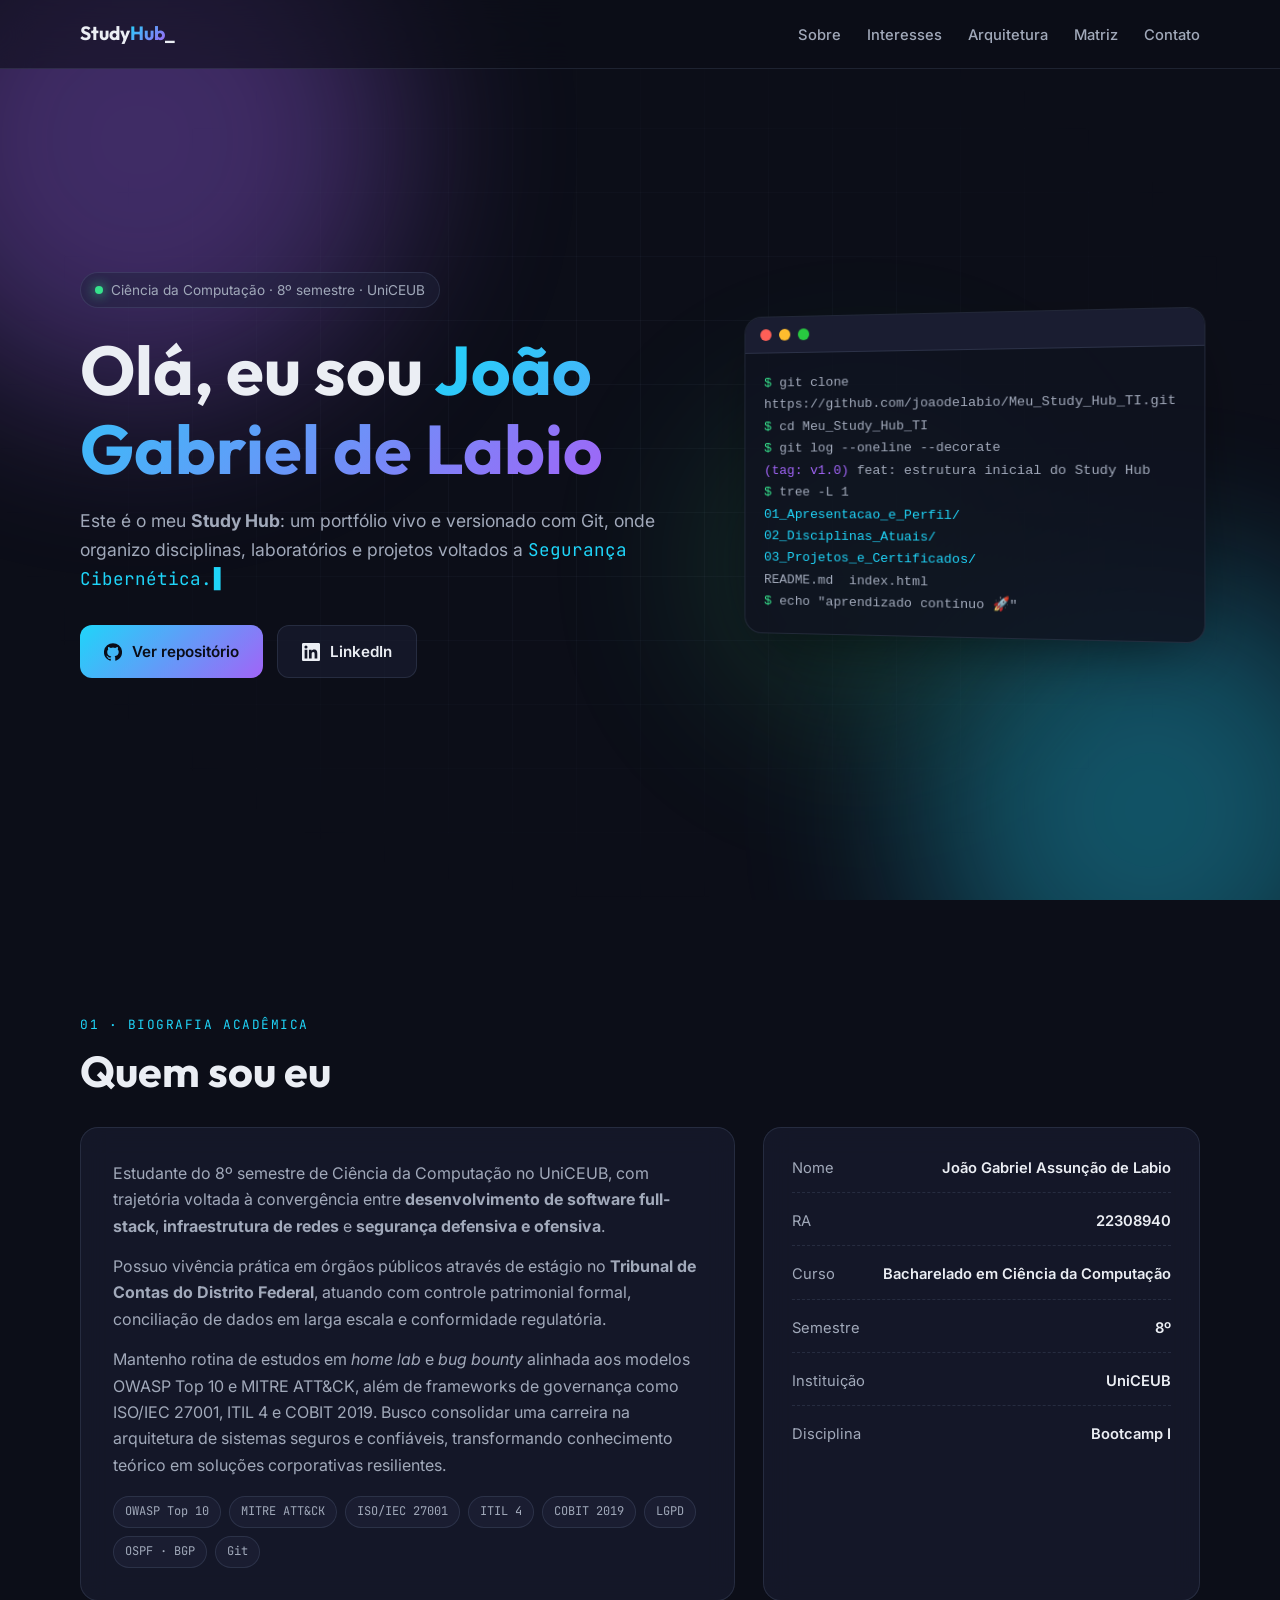
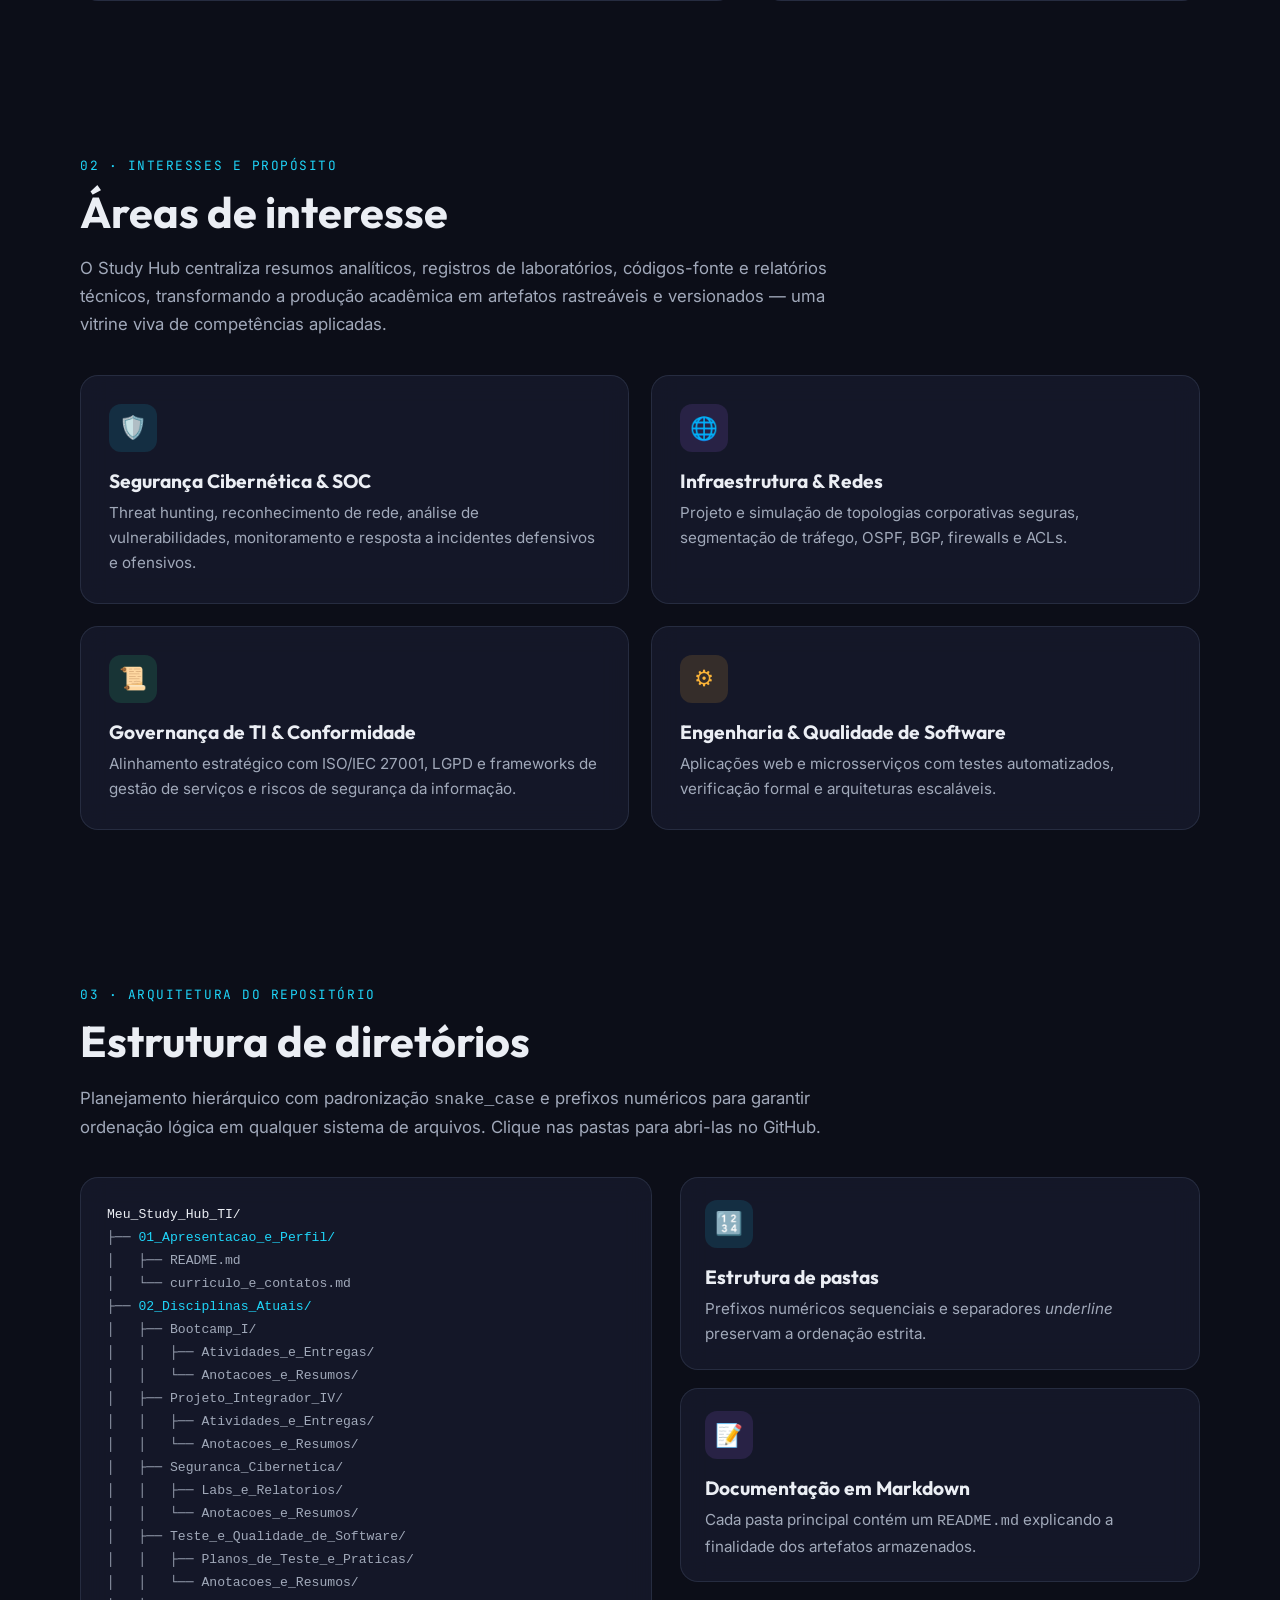
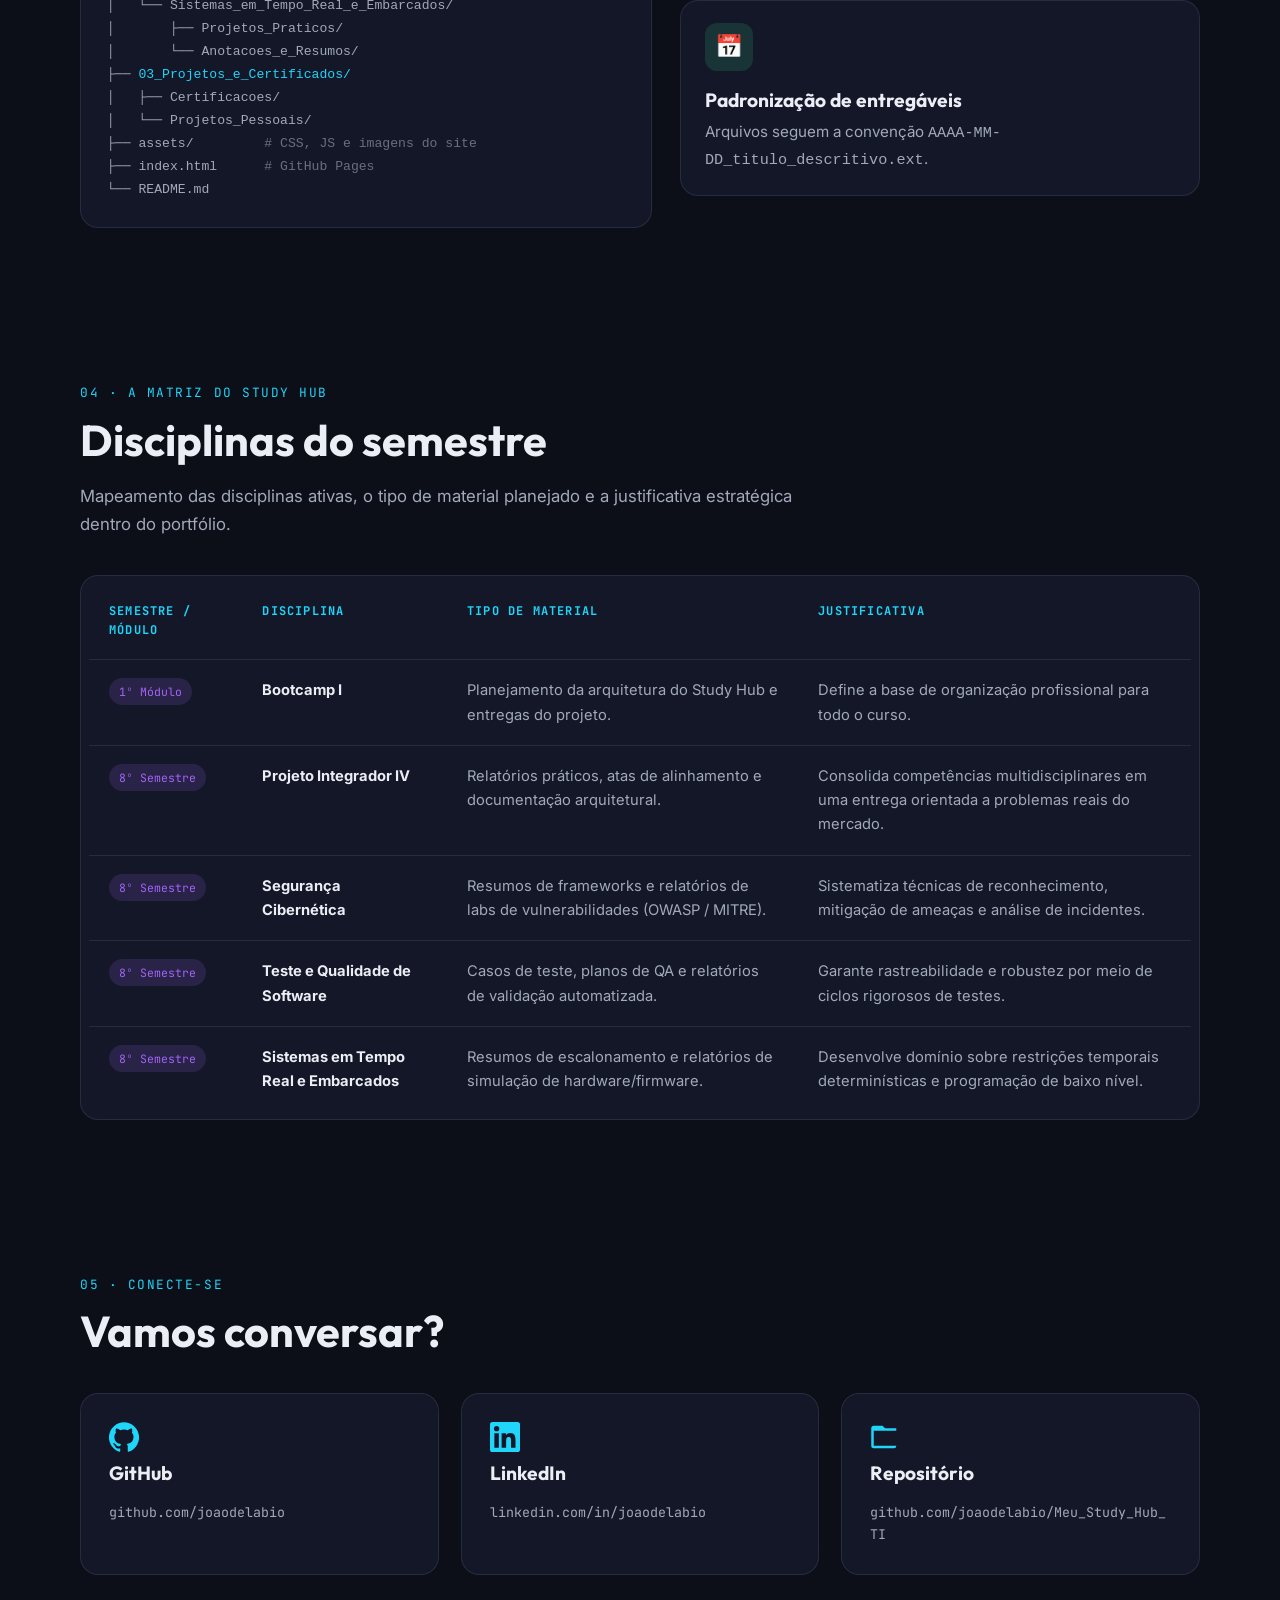
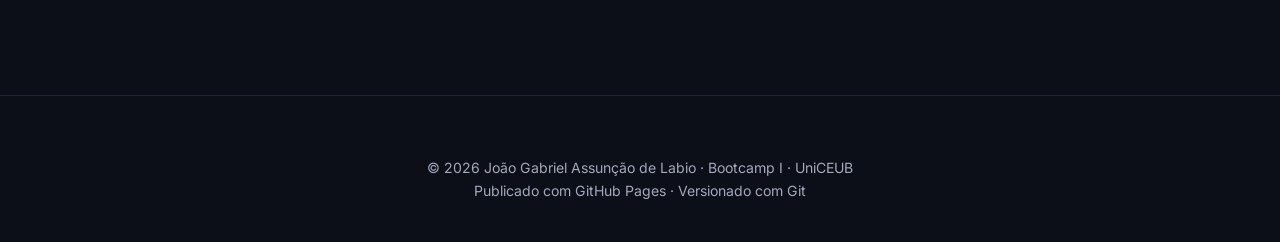
==== index.html @ 1dd69153 "feat: estrutura inicial do Study Hub e página GitHub Pages (v1.0)" ====
<!DOCTYPE html>
<html lang="pt-BR">
<head>
  <meta charset="UTF-8">
  <meta name="viewport" content="width=device-width, initial-scale=1.0">
  <title>Study Hub · João Gabriel de Labio | Ciência da Computação UniCEUB</title>
  <meta name="description" content="Study Hub de João Gabriel Assunção de Labio: portfólio acadêmico e profissional versionado com Git, reunindo disciplinas, laboratórios de segurança cibernética, projetos e certificações.">
  <meta name="author" content="João Gabriel Assunção de Labio">
  <meta property="og:title" content="Study Hub · João Gabriel de Labio">
  <meta property="og:description" content="Portfólio acadêmico e profissional versionado — Segurança, Redes, Governança de TI e Engenharia de Software.">
  <meta property="og:type" content="website">
  <link rel="icon" href="assets/img/favicon.svg" type="image/svg+xml">
  <link rel="preconnect" href="https://fonts.googleapis.com">
  <link rel="preconnect" href="https://fonts.gstatic.com" crossorigin>
  <link href="https://fonts.googleapis.com/css2?family=Inter:wght@400;500;600;700&family=JetBrains+Mono:wght@400;600&family=Outfit:wght@500;700;800&display=swap" rel="stylesheet">
  <link rel="stylesheet" href="assets/css/style.css">
</head>
<body>
  <div class="bg-orbs" aria-hidden="true"><span></span><span></span><span></span></div>
  <div class="bg-grid" aria-hidden="true"></div>

  <!-- ================= NAV ================= -->
  <header class="nav">
    <div class="container">
      <a href="#inicio" class="logo" id="logo-link">Study<b>Hub</b>_</a>
      <button class="menu-btn" id="menu-btn" aria-label="Abrir menu">☰</button>
      <nav>
        <ul id="nav-menu">
          <li><a href="#sobre" id="nav-sobre">Sobre</a></li>
          <li><a href="#interesses" id="nav-interesses">Interesses</a></li>
          <li><a href="#arquitetura" id="nav-arquitetura">Arquitetura</a></li>
          <li><a href="#matriz" id="nav-matriz">Matriz</a></li>
          <li><a href="#contato" id="nav-contato">Contato</a></li>
        </ul>
      </nav>
    </div>
  </header>

  <main>
    <!-- ================= HERO ================= -->
    <section class="hero" id="inicio">
      <div class="container hero-grid">
        <div>
          <span class="badge"><span class="dot"></span> Ciência da Computação · 8º semestre · UniCEUB</span>
          <h1>Olá, eu sou <span class="gradient-text">João Gabriel de Labio</span></h1>
          <p>Este é o meu <strong>Study Hub</strong>: um portfólio vivo e versionado com Git, onde organizo
            disciplinas, laboratórios e projetos voltados a <span class="typed" id="typed"></span></p>
          <div class="cta">
            <a class="btn btn-primary" id="btn-github" href="https://github.com/joaodelabio/Meu_Study_Hub_TI" target="_blank" rel="noopener">
              <svg viewBox="0 0 24 24"><path d="M12 .3a12 12 0 0 0-3.8 23.4c.6.1.8-.3.8-.6v-2c-3.3.7-4-1.6-4-1.6-.6-1.4-1.4-1.8-1.4-1.8-1-.7.1-.7.1-.7 1.2 0 1.9 1.2 1.9 1.2 1 1.8 2.8 1.3 3.5 1 0-.8.4-1.3.7-1.6-2.7-.3-5.5-1.3-5.5-6 0-1.2.5-2.3 1.3-3.1-.2-.4-.6-1.6 0-3.2 0 0 1-.3 3.4 1.2a11.5 11.5 0 0 1 6 0c2.3-1.5 3.3-1.2 3.3-1.2.6 1.6.2 2.8 0 3.2.9.8 1.3 1.9 1.3 3.2 0 4.6-2.8 5.6-5.5 5.9.5.4.9 1 .9 2.2v3.3c0 .3.1.7.8.6A12 12 0 0 0 12 .3"/></svg>
              Ver repositório
            </a>
            <a class="btn" id="btn-linkedin" href="https://www.linkedin.com/in/joaodelabio" target="_blank" rel="noopener">
              <svg viewBox="0 0 24 24"><path d="M20.4 20.5h-3.6v-5.6c0-1.3 0-3-1.8-3s-2.1 1.4-2.1 2.9v5.7H9.3V9h3.4v1.6c.5-.9 1.6-1.8 3.4-1.8 3.6 0 4.3 2.4 4.3 5.5v6.2zM5.3 7.4a2.1 2.1 0 1 1 0-4.2 2.1 2.1 0 0 1 0 4.2zm1.8 13.1H3.5V9h3.6v11.5zM22.2 0H1.8C.8 0 0 .8 0 1.7v20.6c0 .9.8 1.7 1.8 1.7h20.4c1 0 1.8-.8 1.8-1.7V1.7C24 .8 23.2 0 22.2 0z"/></svg>
              LinkedIn
            </a>
          </div>
        </div>

        <div class="terminal" aria-label="Terminal ilustrativo com comandos git">
          <div class="terminal-bar"><i></i><i></i><i></i></div>
<pre><span class="c">$</span> git clone https://github.com/joaodelabio/Meu_Study_Hub_TI.git
<span class="c">$</span> cd Meu_Study_Hub_TI
<span class="c">$</span> git log --oneline --decorate
<span class="k">(tag: v1.0)</span> feat: estrutura inicial do Study Hub
<span class="c">$</span> tree -L 1
<span class="s">01_Apresentacao_e_Perfil/</span>
<span class="s">02_Disciplinas_Atuais/</span>
<span class="s">03_Projetos_e_Certificados/</span>
README.md  index.html
<span class="c">$</span> echo "aprendizado contínuo 🚀"</pre>
        </div>
      </div>
    </section>

    <!-- ================= SOBRE ================= -->
    <section id="sobre">
      <div class="container">
        <span class="section-tag reveal">01 · Biografia acadêmica</span>
        <h2 class="reveal">Quem sou eu</h2>
        <div class="about-grid">
          <div class="glass about-text reveal">
            <p>Estudante do 8º semestre de Ciência da Computação no UniCEUB, com trajetória voltada à convergência entre
              <strong>desenvolvimento de software full-stack</strong>, <strong>infraestrutura de redes</strong> e
              <strong>segurança defensiva e ofensiva</strong>.</p>
            <p>Possuo vivência prática em órgãos públicos através de estágio no <strong>Tribunal de Contas do Distrito Federal</strong>,
              atuando com controle patrimonial formal, conciliação de dados em larga escala e conformidade regulatória.</p>
            <p>Mantenho rotina de estudos em <em>home lab</em> e <em>bug bounty</em> alinhada aos modelos OWASP Top 10 e MITRE ATT&amp;CK,
              além de frameworks de governança como ISO/IEC 27001, ITIL 4 e COBIT 2019. Busco consolidar uma carreira na
              arquitetura de sistemas seguros e confiáveis, transformando conhecimento teórico em soluções corporativas resilientes.</p>
            <div class="chips">
              <span class="chip">OWASP Top 10</span><span class="chip">MITRE ATT&amp;CK</span><span class="chip">ISO/IEC 27001</span>
              <span class="chip">ITIL 4</span><span class="chip">COBIT 2019</span><span class="chip">LGPD</span>
              <span class="chip">OSPF · BGP</span><span class="chip">Git</span>
            </div>
          </div>
          <aside class="glass facts reveal">
            <div class="fact"><span>Nome</span><span>João Gabriel Assunção de Labio</span></div>
            <div class="fact"><span>RA</span><span>22308940</span></div>
            <div class="fact"><span>Curso</span><span>Bacharelado em Ciência da Computação</span></div>
            <div class="fact"><span>Semestre</span><span>8º</span></div>
            <div class="fact"><span>Instituição</span><span>UniCEUB</span></div>
            <div class="fact"><span>Disciplina</span><span>Bootcamp I</span></div>
          </aside>
        </div>
      </div>
    </section>

    <!-- ================= INTERESSES ================= -->
    <section id="interesses">
      <div class="container">
        <span class="section-tag reveal">02 · Interesses e propósito</span>
        <h2 class="reveal">Áreas de interesse</h2>
        <p class="lead reveal">O Study Hub centraliza resumos analíticos, registros de laboratórios, códigos-fonte e relatórios técnicos,
          transformando a produção acadêmica em artefatos rastreáveis e versionados — uma vitrine viva de competências aplicadas.</p>
        <div class="grid-2">
          <article class="glass card reveal">
            <div class="icon">🛡️</div>
            <h3>Segurança Cibernética &amp; SOC</h3>
            <p>Threat hunting, reconhecimento de rede, análise de vulnerabilidades, monitoramento e resposta a incidentes defensivos e ofensivos.</p>
          </article>
          <article class="glass card reveal">
            <div class="icon">🌐</div>
            <h3>Infraestrutura &amp; Redes</h3>
            <p>Projeto e simulação de topologias corporativas seguras, segmentação de tráfego, OSPF, BGP, firewalls e ACLs.</p>
          </article>
          <article class="glass card reveal">
            <div class="icon">📜</div>
            <h3>Governança de TI &amp; Conformidade</h3>
            <p>Alinhamento estratégico com ISO/IEC 27001, LGPD e frameworks de gestão de serviços e riscos de segurança da informação.</p>
          </article>
          <article class="glass card reveal">
            <div class="icon">⚙️</div>
            <h3>Engenharia &amp; Qualidade de Software</h3>
            <p>Aplicações web e microsserviços com testes automatizados, verificação formal e arquiteturas escaláveis.</p>
          </article>
        </div>
      </div>
    </section>

    <!-- ================= ARQUITETURA ================= -->
    <section id="arquitetura">
      <div class="container">
        <span class="section-tag reveal">03 · Arquitetura do repositório</span>
        <h2 class="reveal">Estrutura de diretórios</h2>
        <p class="lead reveal">Planejamento hierárquico com padronização <code>snake_case</code> e prefixos numéricos para garantir ordenação lógica
          em qualquer sistema de arquivos. Clique nas pastas para abri-las no GitHub.</p>
        <div class="arch-grid">
          <div class="glass tree reveal">
<pre><span class="f">Meu_Study_Hub_TI/</span>
├── <a href="https://github.com/joaodelabio/Meu_Study_Hub_TI/tree/main/01_Apresentacao_e_Perfil" target="_blank" rel="noopener">01_Apresentacao_e_Perfil/</a>
│   ├── README.md
│   └── curriculo_e_contatos.md
├── <a href="https://github.com/joaodelabio/Meu_Study_Hub_TI/tree/main/02_Disciplinas_Atuais" target="_blank" rel="noopener">02_Disciplinas_Atuais/</a>
│   ├── Bootcamp_I/
│   │   ├── Atividades_e_Entregas/
│   │   └── Anotacoes_e_Resumos/
│   ├── Projeto_Integrador_IV/
│   │   ├── Atividades_e_Entregas/
│   │   └── Anotacoes_e_Resumos/
│   ├── Seguranca_Cibernetica/
│   │   ├── Labs_e_Relatorios/
│   │   └── Anotacoes_e_Resumos/
│   ├── Teste_e_Qualidade_de_Software/
│   │   ├── Planos_de_Teste_e_Praticas/
│   │   └── Anotacoes_e_Resumos/
│   └── Sistemas_em_Tempo_Real_e_Embarcados/
│       ├── Projetos_Praticos/
│       └── Anotacoes_e_Resumos/
├── <a href="https://github.com/joaodelabio/Meu_Study_Hub_TI/tree/main/03_Projetos_e_Certificados" target="_blank" rel="noopener">03_Projetos_e_Certificados/</a>
│   ├── Certificacoes/
│   └── Projetos_Pessoais/
├── assets/         <span style="opacity:.6"># CSS, JS e imagens do site</span>
├── index.html      <span style="opacity:.6"># GitHub Pages</span>
└── README.md</pre>
          </div>
          <div class="rules">
            <article class="glass card reveal">
              <div class="icon">🔢</div>
              <h3>Estrutura de pastas</h3>
              <p>Prefixos numéricos sequenciais e separadores <em>underline</em> preservam a ordenação estrita.</p>
            </article>
            <article class="glass card reveal">
              <div class="icon">📝</div>
              <h3>Documentação em Markdown</h3>
              <p>Cada pasta principal contém um <code>README.md</code> explicando a finalidade dos artefatos armazenados.</p>
            </article>
            <article class="glass card reveal">
              <div class="icon">📅</div>
              <h3>Padronização de entregáveis</h3>
              <p>Arquivos seguem a convenção <code>AAAA-MM-DD_titulo_descritivo.ext</code>.</p>
            </article>
          </div>
        </div>
      </div>
    </section>

    <!-- ================= MATRIZ ================= -->
    <section id="matriz">
      <div class="container">
        <span class="section-tag reveal">04 · A matriz do Study Hub</span>
        <h2 class="reveal">Disciplinas do semestre</h2>
        <p class="lead reveal">Mapeamento das disciplinas ativas, o tipo de material planejado e a justificativa estratégica dentro do portfólio.</p>
        <div class="glass table-wrap reveal">
          <table>
            <thead>
              <tr><th>Semestre / Módulo</th><th>Disciplina</th><th>Tipo de material</th><th>Justificativa</th></tr>
            </thead>
            <tbody>
              <tr><td><span class="pill">1º Módulo</span></td><td><strong>Bootcamp I</strong></td>
                <td>Planejamento da arquitetura do Study Hub e entregas do projeto.</td>
                <td>Define a base de organização profissional para todo o curso.</td></tr>
              <tr><td><span class="pill">8º Semestre</span></td><td><strong>Projeto Integrador IV</strong></td>
                <td>Relatórios práticos, atas de alinhamento e documentação arquitetural.</td>
                <td>Consolida competências multidisciplinares em uma entrega orientada a problemas reais do mercado.</td></tr>
              <tr><td><span class="pill">8º Semestre</span></td><td><strong>Segurança Cibernética</strong></td>
                <td>Resumos de frameworks e relatórios de labs de vulnerabilidades (OWASP / MITRE).</td>
                <td>Sistematiza técnicas de reconhecimento, mitigação de ameaças e análise de incidentes.</td></tr>
              <tr><td><span class="pill">8º Semestre</span></td><td><strong>Teste e Qualidade de Software</strong></td>
                <td>Casos de teste, planos de QA e relatórios de validação automatizada.</td>
                <td>Garante rastreabilidade e robustez por meio de ciclos rigorosos de testes.</td></tr>
              <tr><td><span class="pill">8º Semestre</span></td><td><strong>Sistemas em Tempo Real e Embarcados</strong></td>
                <td>Resumos de escalonamento e relatórios de simulação de hardware/firmware.</td>
                <td>Desenvolve domínio sobre restrições temporais determinísticas e programação de baixo nível.</td></tr>
            </tbody>
          </table>
        </div>
      </div>
    </section>

    <!-- ================= CONTATO ================= -->
    <section id="contato">
      <div class="container">
        <span class="section-tag reveal">05 · Conecte-se</span>
        <h2 class="reveal">Vamos conversar?</h2>
        <div class="links-grid">
          <a class="glass card link-card reveal" id="card-github" href="https://github.com/joaodelabio" target="_blank" rel="noopener">
            <svg viewBox="0 0 24 24"><path d="M12 .3a12 12 0 0 0-3.8 23.4c.6.1.8-.3.8-.6v-2c-3.3.7-4-1.6-4-1.6-.6-1.4-1.4-1.8-1.4-1.8-1-.7.1-.7.1-.7 1.2 0 1.9 1.2 1.9 1.2 1 1.8 2.8 1.3 3.5 1 0-.8.4-1.3.7-1.6-2.7-.3-5.5-1.3-5.5-6 0-1.2.5-2.3 1.3-3.1-.2-.4-.6-1.6 0-3.2 0 0 1-.3 3.4 1.2a11.5 11.5 0 0 1 6 0c2.3-1.5 3.3-1.2 3.3-1.2.6 1.6.2 2.8 0 3.2.9.8 1.3 1.9 1.3 3.2 0 4.6-2.8 5.6-5.5 5.9.5.4.9 1 .9 2.2v3.3c0 .3.1.7.8.6A12 12 0 0 0 12 .3"/></svg>
            <h3>GitHub</h3><small>github.com/joaodelabio</small>
          </a>
          <a class="glass card link-card reveal" id="card-linkedin" href="https://www.linkedin.com/in/joaodelabio" target="_blank" rel="noopener">
            <svg viewBox="0 0 24 24"><path d="M20.4 20.5h-3.6v-5.6c0-1.3 0-3-1.8-3s-2.1 1.4-2.1 2.9v5.7H9.3V9h3.4v1.6c.5-.9 1.6-1.8 3.4-1.8 3.6 0 4.3 2.4 4.3 5.5v6.2zM5.3 7.4a2.1 2.1 0 1 1 0-4.2 2.1 2.1 0 0 1 0 4.2zm1.8 13.1H3.5V9h3.6v11.5zM22.2 0H1.8C.8 0 0 .8 0 1.7v20.6c0 .9.8 1.7 1.8 1.7h20.4c1 0 1.8-.8 1.8-1.7V1.7C24 .8 23.2 0 22.2 0z"/></svg>
            <h3>LinkedIn</h3><small>linkedin.com/in/joaodelabio</small>
          </a>
          <a class="glass card link-card reveal" id="card-repo" href="https://github.com/joaodelabio/Meu_Study_Hub_TI" target="_blank" rel="noopener">
            <svg viewBox="0 0 24 24"><path d="M3 3h7l2 2h9v14a2 2 0 0 1-2 2H3a2 2 0 0 1-2-2V5a2 2 0 0 1 2-2zm0 4v12h18V7H3z"/></svg>
            <h3>Repositório</h3><small>github.com/joaodelabio/Meu_Study_Hub_TI</small>
          </a>
        </div>
      </div>
    </section>
  </main>

  <footer>
    <div class="container">
      © <span id="year">2026</span> João Gabriel Assunção de Labio · Bootcamp I · UniCEUB<br>
      Publicado com GitHub Pages · Versionado com Git
    </div>
  </footer>

  <script src="assets/js/main.js"></script>
</body>
</html>
---- assets/css/style.css ----
/* ==========================================================
   Study Hub — Design System
   Autor: João Gabriel Assunção de Labio
   ========================================================== */

:root {
  --bg: hsl(230, 35%, 7%);
  --bg-2: hsl(230, 30%, 10%);
  --surface: hsla(230, 30%, 18%, 0.45);
  --surface-strong: hsla(230, 30%, 22%, 0.7);
  --border: hsla(220, 60%, 80%, 0.12);
  --text: hsl(220, 30%, 94%);
  --muted: hsl(222, 15%, 68%);
  --primary: hsl(190, 95%, 55%);
  --secondary: hsl(265, 90%, 68%);
  --accent: hsl(150, 75%, 55%);
  --warn: hsl(38, 95%, 60%);
  --grad: linear-gradient(135deg, var(--primary), var(--secondary));
  --radius: 18px;
  --shadow: 0 20px 60px -20px rgba(0, 0, 0, 0.6);
  --font: 'Inter', system-ui, sans-serif;
  --font-display: 'Outfit', 'Inter', sans-serif;
  --font-mono: 'JetBrains Mono', ui-monospace, monospace;
}

*,
*::before,
*::after { box-sizing: border-box; margin: 0; padding: 0; }

html { scroll-behavior: smooth; }

body {
  font-family: var(--font);
  background: var(--bg);
  color: var(--text);
  line-height: 1.65;
  overflow-x: hidden;
  -webkit-font-smoothing: antialiased;
}

a { color: var(--primary); text-decoration: none; }

/* ---------- Background animado ---------- */
.bg-orbs { position: fixed; inset: 0; z-index: -1; overflow: hidden; }
.bg-orbs span {
  position: absolute; border-radius: 50%; filter: blur(90px); opacity: .35;
  animation: float 22s ease-in-out infinite alternate;
}
.bg-orbs span:nth-child(1) { width: 520px; height: 520px; background: var(--secondary); top: -120px; left: -120px; }
.bg-orbs span:nth-child(2) { width: 460px; height: 460px; background: var(--primary); bottom: -140px; right: -100px; animation-delay: -6s; }
.bg-orbs span:nth-child(3) { width: 320px; height: 320px; background: var(--accent); top: 45%; left: 55%; opacity: .15; animation-delay: -12s; }
.bg-grid {
  position: fixed; inset: 0; z-index: -1;
  background-image: linear-gradient(var(--border) 1px, transparent 1px),
                    linear-gradient(90deg, var(--border) 1px, transparent 1px);
  background-size: 64px 64px;
  mask-image: radial-gradient(ellipse at center, #000 20%, transparent 75%);
  opacity: .35;
}
@keyframes float { to { transform: translate(80px, 60px) scale(1.15); } }

/* ---------- Layout ---------- */
.container { width: min(1120px, 92%); margin-inline: auto; }
section { padding: 110px 0 40px; }

.section-tag {
  display: inline-block; font-family: var(--font-mono); font-size: .8rem;
  color: var(--primary); letter-spacing: .12em; text-transform: uppercase; margin-bottom: 12px;
}
h1, h2, h3 { font-family: var(--font-display); line-height: 1.15; }
h2 { font-size: clamp(1.9rem, 4vw, 2.7rem); margin-bottom: 18px; }
h3 { font-size: 1.2rem; margin-bottom: 8px; }
.lead { color: var(--muted); max-width: 760px; font-size: 1.05rem; }
.gradient-text { background: var(--grad); -webkit-background-clip: text; background-clip: text; color: transparent; }

/* ---------- Navbar ---------- */
.nav {
  position: fixed; top: 0; inset-inline: 0; z-index: 50;
  backdrop-filter: blur(16px); -webkit-backdrop-filter: blur(16px);
  background: hsla(230, 35%, 7%, .6); border-bottom: 1px solid var(--border);
  transition: background .3s;
}
.nav .container { display: flex; align-items: center; justify-content: space-between; height: 68px; }
.logo { font-family: var(--font-display); font-weight: 700; font-size: 1.2rem; color: var(--text); }
.logo b { background: var(--grad); -webkit-background-clip: text; background-clip: text; color: transparent; }
.nav ul { display: flex; gap: 26px; list-style: none; }
.nav ul a { color: var(--muted); font-size: .92rem; font-weight: 500; transition: color .2s; position: relative; }
.nav ul a::after {
  content: ''; position: absolute; left: 0; bottom: -6px; width: 0; height: 2px;
  background: var(--grad); transition: width .3s;
}
.nav ul a:hover, .nav ul a.active { color: var(--text); }
.nav ul a:hover::after, .nav ul a.active::after { width: 100%; }
.menu-btn { display: none; background: none; border: 0; color: var(--text); font-size: 1.6rem; cursor: pointer; }

/* ---------- Hero ---------- */
.hero { min-height: 100vh; display: flex; align-items: center; padding-top: 90px; }
.hero-grid { display: grid; grid-template-columns: 1.3fr 1fr; gap: 50px; align-items: center; }
.badge {
  display: inline-flex; align-items: center; gap: 8px; padding: 6px 14px; border-radius: 999px;
  background: var(--surface); border: 1px solid var(--border); font-size: .85rem; color: var(--muted);
}
.badge .dot { width: 8px; height: 8px; border-radius: 50%; background: var(--accent); box-shadow: 0 0 12px var(--accent); animation: pulse 2s infinite; }
@keyframes pulse { 50% { opacity: .35; } }
.hero h1 { font-size: clamp(2.5rem, 6vw, 4.3rem); margin: 22px 0 18px; }
.hero p { color: var(--muted); font-size: 1.1rem; max-width: 580px; }
.typed { font-family: var(--font-mono); color: var(--primary); }
.typed::after { content: '▋'; animation: pulse 1s infinite; margin-left: 2px; }
.cta { display: flex; gap: 14px; margin-top: 32px; flex-wrap: wrap; }
.btn {
  display: inline-flex; align-items: center; gap: 10px; padding: 13px 24px; border-radius: 12px;
  font-weight: 600; font-size: .95rem; transition: transform .25s, box-shadow .25s, background .25s;
  border: 1px solid var(--border); color: var(--text); background: var(--surface);
}
.btn svg { width: 18px; height: 18px; fill: currentColor; }
.btn:hover { transform: translateY(-3px); box-shadow: 0 12px 30px -10px hsla(190, 95%, 55%, .5); }
.btn-primary { background: var(--grad); border: 0; color: #0a0d18; }

.terminal {
  background: hsla(230, 35%, 9%, .85); border: 1px solid var(--border); border-radius: var(--radius);
  box-shadow: var(--shadow); overflow: hidden; font-family: var(--font-mono); font-size: .85rem;
  transform: perspective(1000px) rotateY(-8deg); transition: transform .6s;
}
.terminal:hover { transform: perspective(1000px) rotateY(0); }
.terminal-bar { display: flex; gap: 8px; padding: 12px 16px; background: hsla(230, 30%, 15%, .9); border-bottom: 1px solid var(--border); }
.terminal-bar i { width: 12px; height: 12px; border-radius: 50%; background: #ff5f57; }
.terminal-bar i:nth-child(2) { background: #febc2e; }
.terminal-bar i:nth-child(3) { background: #28c840; }
.terminal pre { padding: 20px; color: var(--muted); white-space: pre-wrap; }
.terminal .c { color: var(--accent); }
.terminal .k { color: var(--secondary); }
.terminal .s { color: var(--primary); }

/* ---------- Cards ---------- */
.glass {
  background: var(--surface); border: 1px solid var(--border); border-radius: var(--radius);
  backdrop-filter: blur(14px); -webkit-backdrop-filter: blur(14px);
}
.grid-2 { display: grid; grid-template-columns: repeat(2, 1fr); gap: 22px; margin-top: 36px; }
.grid-3 { display: grid; grid-template-columns: repeat(3, 1fr); gap: 22px; margin-top: 36px; }
.card { padding: 28px; position: relative; overflow: hidden; transition: transform .35s, border-color .35s; }
.card::before {
  content: ''; position: absolute; inset: 0; border-radius: inherit; padding: 1px;
  background: var(--grad); opacity: 0; transition: opacity .35s;
  -webkit-mask: linear-gradient(#000 0 0) content-box, linear-gradient(#000 0 0);
  -webkit-mask-composite: xor; mask-composite: exclude;
}
.card:hover { transform: translateY(-6px); }
.card:hover::before { opacity: 1; }
.card p { color: var(--muted); font-size: .95rem; }
.icon {
  width: 48px; height: 48px; border-radius: 12px; display: grid; place-items: center;
  background: hsla(190, 95%, 55%, .12); color: var(--primary); font-size: 1.4rem; margin-bottom: 18px;
}
.card:nth-child(2) .icon { background: hsla(265, 90%, 68%, .14); color: var(--secondary); }
.card:nth-child(3) .icon { background: hsla(150, 75%, 55%, .14); color: var(--accent); }
.card:nth-child(4) .icon { background: hsla(38, 95%, 60%, .14); color: var(--warn); }

.about-grid { display: grid; grid-template-columns: 1.5fr 1fr; gap: 28px; margin-top: 30px; }
.about-text { padding: 32px; color: var(--muted); }
.about-text p + p { margin-top: 14px; }
.facts { padding: 28px; display: flex; flex-direction: column; gap: 16px; }
.fact { display: flex; justify-content: space-between; gap: 12px; border-bottom: 1px dashed var(--border); padding-bottom: 12px; font-size: .92rem; }
.fact:last-child { border: 0; padding: 0; }
.fact span:first-child { color: var(--muted); }
.fact span:last-child { font-weight: 600; text-align: right; }
.chips { display: flex; flex-wrap: wrap; gap: 8px; margin-top: 18px; }
.chip { font-family: var(--font-mono); font-size: .75rem; padding: 5px 11px; border-radius: 999px; border: 1px solid var(--border); color: var(--muted); background: hsla(230, 30%, 18%, .5); }

/* ---------- Arquitetura ---------- */
.arch-grid { display: grid; grid-template-columns: 1.1fr 1fr; gap: 28px; margin-top: 36px; align-items: start; }
.tree { padding: 26px; font-family: var(--font-mono); font-size: .82rem; color: var(--muted); overflow-x: auto; }
.tree pre { line-height: 1.75; }
.tree a { color: var(--primary); }
.tree .f { color: var(--text); }
.rules { display: flex; flex-direction: column; gap: 18px; }
.rules .card { padding: 22px 24px; }

/* ---------- Tabela ---------- */
.table-wrap { margin-top: 36px; overflow-x: auto; padding: 8px; }
table { width: 100%; border-collapse: collapse; min-width: 760px; }
th, td { text-align: left; padding: 18px 20px; font-size: .92rem; vertical-align: top; }
th { font-family: var(--font-mono); font-size: .75rem; letter-spacing: .1em; text-transform: uppercase; color: var(--primary); border-bottom: 1px solid var(--border); }
td { color: var(--muted); border-bottom: 1px solid var(--border); }
td strong { color: var(--text); }
tr:last-child td { border-bottom: 0; }
tbody tr { transition: background .25s; }
tbody tr:hover { background: hsla(190, 95%, 55%, .05); }
.pill { display: inline-block; font-size: .72rem; font-family: var(--font-mono); padding: 4px 10px; border-radius: 999px; background: hsla(265, 90%, 68%, .15); color: var(--secondary); white-space: nowrap; }

/* ---------- Timeline ---------- */
.timeline { position: relative; margin-top: 40px; padding-left: 34px; }
.timeline::before { content: ''; position: absolute; left: 9px; top: 6px; bottom: 6px; width: 2px; background: var(--grad); border-radius: 2px; }
.tl-item { position: relative; margin-bottom: 26px; padding: 22px 26px; }
.tl-item::before {
  content: ''; position: absolute; left: -32px; top: 28px; width: 16px; height: 16px; border-radius: 50%;
  background: var(--bg); border: 3px solid var(--primary); box-shadow: 0 0 14px var(--primary);
}
.tl-item .ver { font-family: var(--font-mono); color: var(--primary); font-weight: 700; }
.tl-item ul { margin: 10px 0 0 18px; color: var(--muted); font-size: .93rem; }

/* ---------- Links / Contato ---------- */
.links-grid { display: grid; grid-template-columns: repeat(3, 1fr); gap: 22px; margin-top: 36px; }
.link-card { padding: 28px; display: flex; flex-direction: column; gap: 10px; color: var(--text); }
.link-card svg { width: 30px; height: 30px; fill: var(--primary); }
.link-card small { color: var(--muted); font-family: var(--font-mono); word-break: break-all; }

footer { padding: 60px 0 40px; text-align: center; color: var(--muted); font-size: .88rem; border-top: 1px solid var(--border); margin-top: 80px; }

/* ---------- Reveal ---------- */
.reveal { opacity: 0; transform: translateY(30px); transition: opacity .8s ease, transform .8s ease; }
.reveal.visible { opacity: 1; transform: none; }

/* ---------- Responsivo ---------- */
@media (max-width: 900px) {
  .hero-grid, .about-grid, .arch-grid, .grid-2, .grid-3, .links-grid { grid-template-columns: 1fr; }
  .terminal { transform: none; }
  .menu-btn { display: block; }
  .nav ul {
    position: absolute; top: 68px; right: 0; left: 0; flex-direction: column; gap: 0;
    background: var(--bg-2); border-bottom: 1px solid var(--border); display: none;
  }
  .nav ul.open { display: flex; }
  .nav ul li a { display: block; padding: 14px 6%; }
}

@media (prefers-reduced-motion: reduce) {
  *, *::before, *::after { animation: none !important; transition: none !important; }
  .reveal { opacity: 1; transform: none; }
}
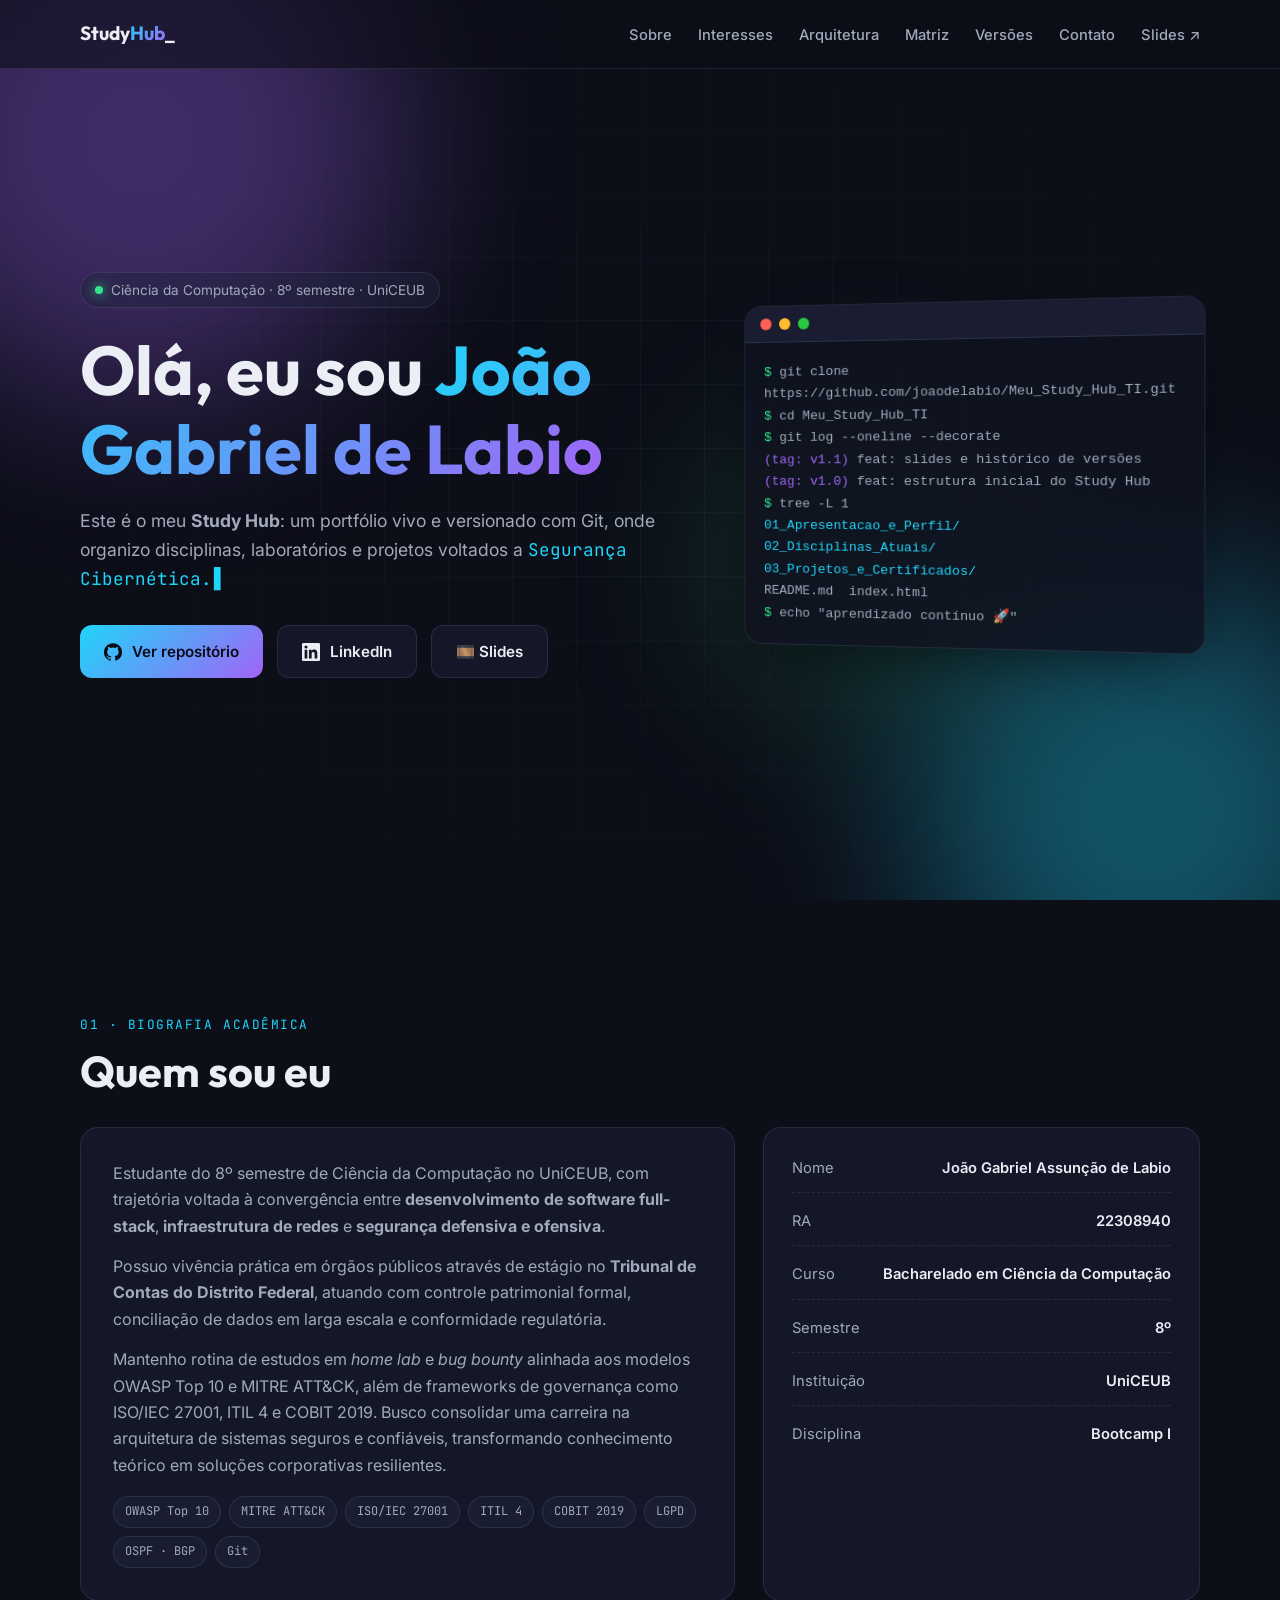
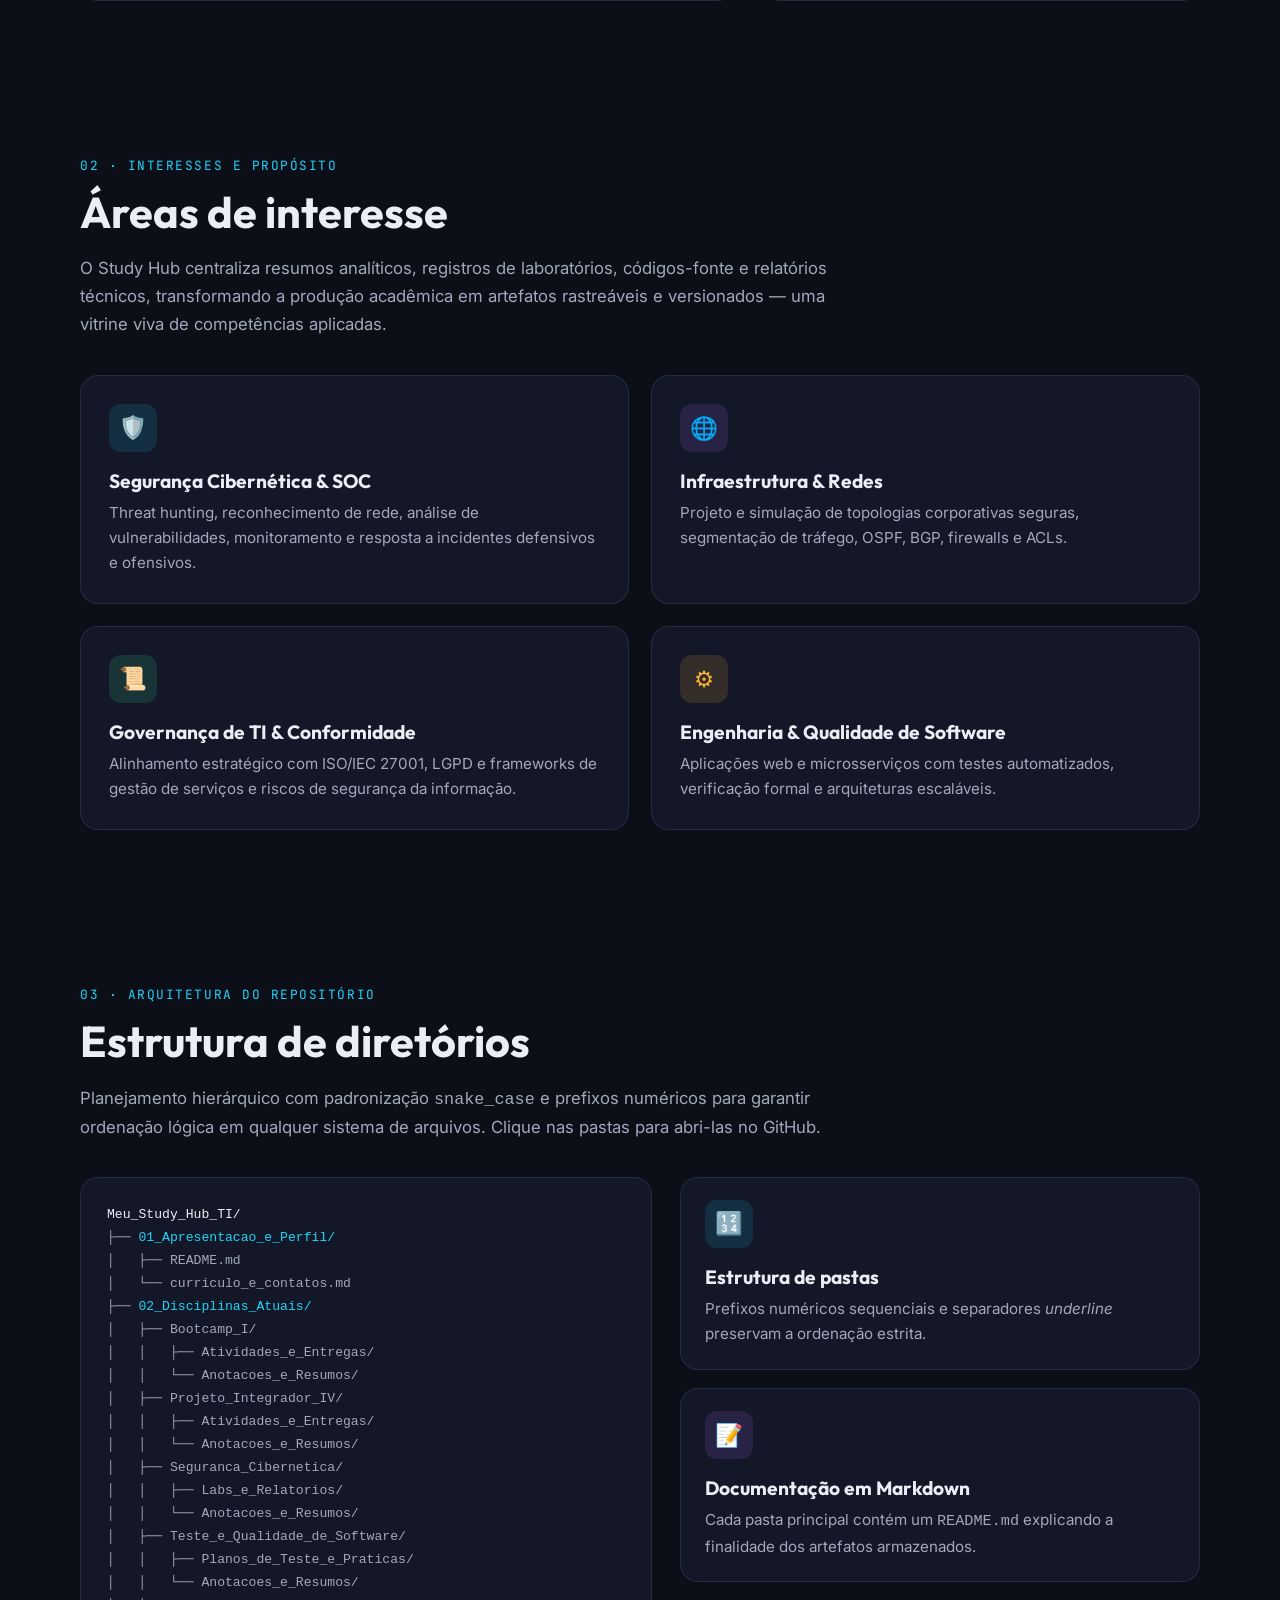
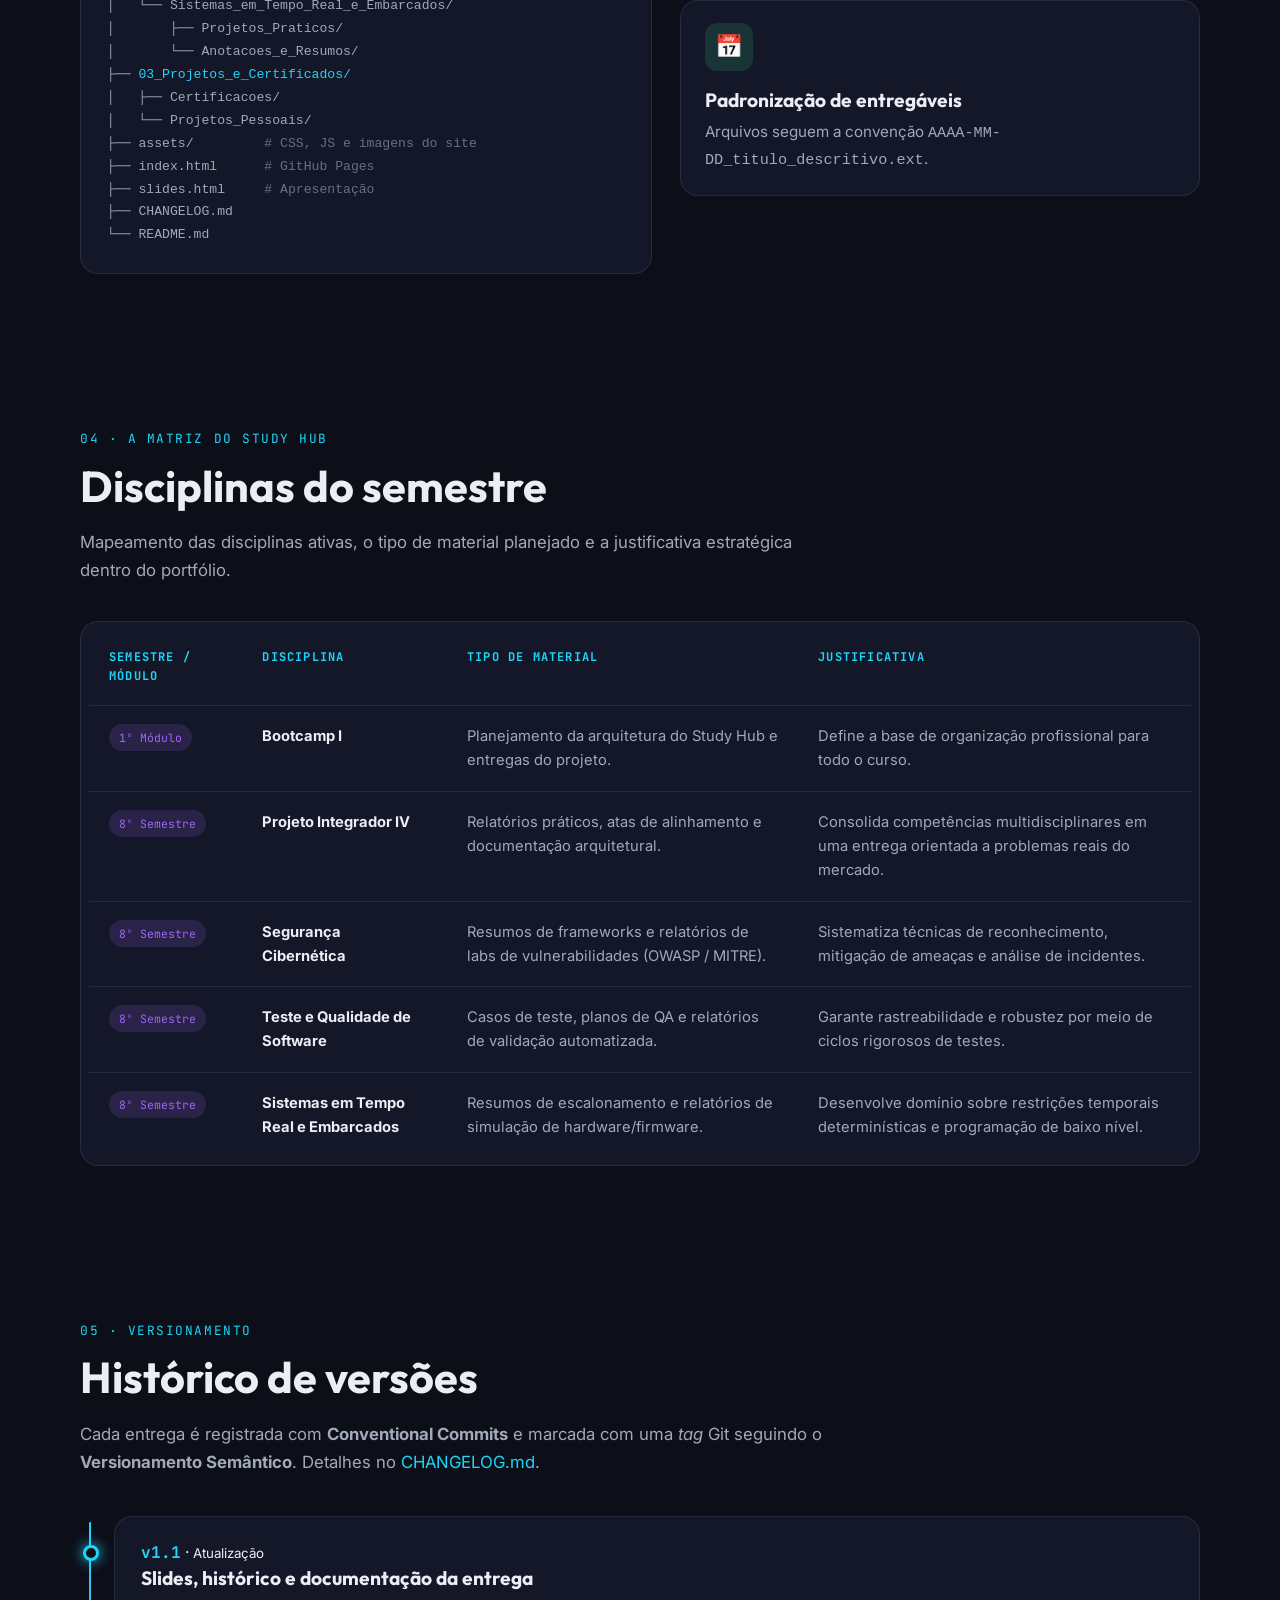
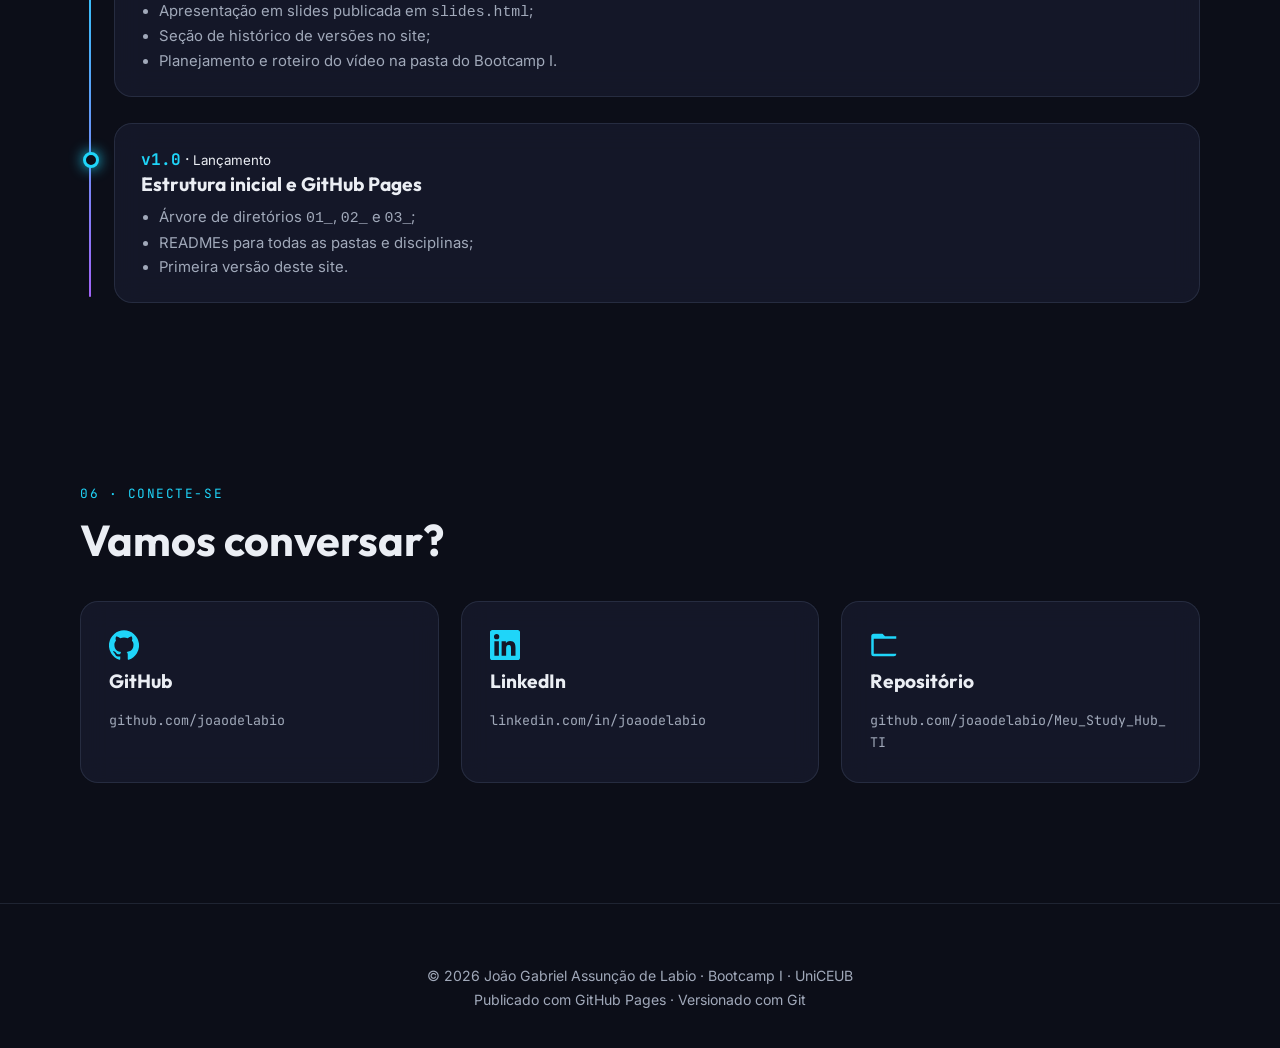
==== commit 1b7caddd: "feat: adiciona slides, histórico de versões e documentação da entrega (v1.1)" ====
--- a/index.html
+++ b/index.html
@@ -30,7 +30,9 @@
           <li><a href="#interesses" id="nav-interesses">Interesses</a></li>
           <li><a href="#arquitetura" id="nav-arquitetura">Arquitetura</a></li>
           <li><a href="#matriz" id="nav-matriz">Matriz</a></li>
+          <li><a href="#versoes" id="nav-versoes">Versões</a></li>
           <li><a href="#contato" id="nav-contato">Contato</a></li>
+          <li><a href="slides.html" id="nav-slides">Slides ↗</a></li>
         </ul>
       </nav>
     </div>
@@ -54,6 +56,7 @@
               <svg viewBox="0 0 24 24"><path d="M20.4 20.5h-3.6v-5.6c0-1.3 0-3-1.8-3s-2.1 1.4-2.1 2.9v5.7H9.3V9h3.4v1.6c.5-.9 1.6-1.8 3.4-1.8 3.6 0 4.3 2.4 4.3 5.5v6.2zM5.3 7.4a2.1 2.1 0 1 1 0-4.2 2.1 2.1 0 0 1 0 4.2zm1.8 13.1H3.5V9h3.6v11.5zM22.2 0H1.8C.8 0 0 .8 0 1.7v20.6c0 .9.8 1.7 1.8 1.7h20.4c1 0 1.8-.8 1.8-1.7V1.7C24 .8 23.2 0 22.2 0z"/></svg>
               LinkedIn
             </a>
+            <a class="btn" id="btn-slides" href="slides.html">🎞️ Slides</a>
           </div>
         </div>
 
@@ -62,6 +65,7 @@
 <pre><span class="c">$</span> git clone https://github.com/joaodelabio/Meu_Study_Hub_TI.git
 <span class="c">$</span> cd Meu_Study_Hub_TI
 <span class="c">$</span> git log --oneline --decorate
+<span class="k">(tag: v1.1)</span> feat: slides e histórico de versões
 <span class="k">(tag: v1.0)</span> feat: estrutura inicial do Study Hub
 <span class="c">$</span> tree -L 1
 <span class="s">01_Apresentacao_e_Perfil/</span>
@@ -172,6 +176,8 @@
 │   └── Projetos_Pessoais/
 ├── assets/         <span style="opacity:.6"># CSS, JS e imagens do site</span>
 ├── index.html      <span style="opacity:.6"># GitHub Pages</span>
+├── slides.html     <span style="opacity:.6"># Apresentação</span>
+├── CHANGELOG.md
 └── README.md</pre>
           </div>
           <div class="rules">
@@ -228,10 +234,40 @@
       </div>
     </section>
 
+    <!-- ================= VERSÕES ================= -->
+    <section id="versoes">
+      <div class="container">
+        <span class="section-tag reveal">05 · Versionamento</span>
+        <h2 class="reveal">Histórico de versões</h2>
+        <p class="lead reveal">Cada entrega é registrada com <strong>Conventional Commits</strong> e marcada com uma <em>tag</em> Git seguindo o
+          <strong>Versionamento Semântico</strong>. Detalhes no <a href="https://github.com/joaodelabio/Meu_Study_Hub_TI/blob/main/CHANGELOG.md" target="_blank" rel="noopener">CHANGELOG.md</a>.</p>
+        <div class="timeline">
+          <article class="glass tl-item reveal">
+            <span class="ver">v1.1</span> · <small>Atualização</small>
+            <h3>Slides, histórico e documentação da entrega</h3>
+            <ul>
+              <li>Apresentação em slides publicada em <code>slides.html</code>;</li>
+              <li>Seção de histórico de versões no site;</li>
+              <li>Planejamento e roteiro do vídeo na pasta do Bootcamp I.</li>
+            </ul>
+          </article>
+          <article class="glass tl-item reveal">
+            <span class="ver">v1.0</span> · <small>Lançamento</small>
+            <h3>Estrutura inicial e GitHub Pages</h3>
+            <ul>
+              <li>Árvore de diretórios <code>01_</code>, <code>02_</code> e <code>03_</code>;</li>
+              <li>READMEs para todas as pastas e disciplinas;</li>
+              <li>Primeira versão deste site.</li>
+            </ul>
+          </article>
+        </div>
+      </div>
+    </section>
+
     <!-- ================= CONTATO ================= -->
     <section id="contato">
       <div class="container">
-        <span class="section-tag reveal">05 · Conecte-se</span>
+        <span class="section-tag reveal">06 · Conecte-se</span>
         <h2 class="reveal">Vamos conversar?</h2>
         <div class="links-grid">
           <a class="glass card link-card reveal" id="card-github" href="https://github.com/joaodelabio" target="_blank" rel="noopener">
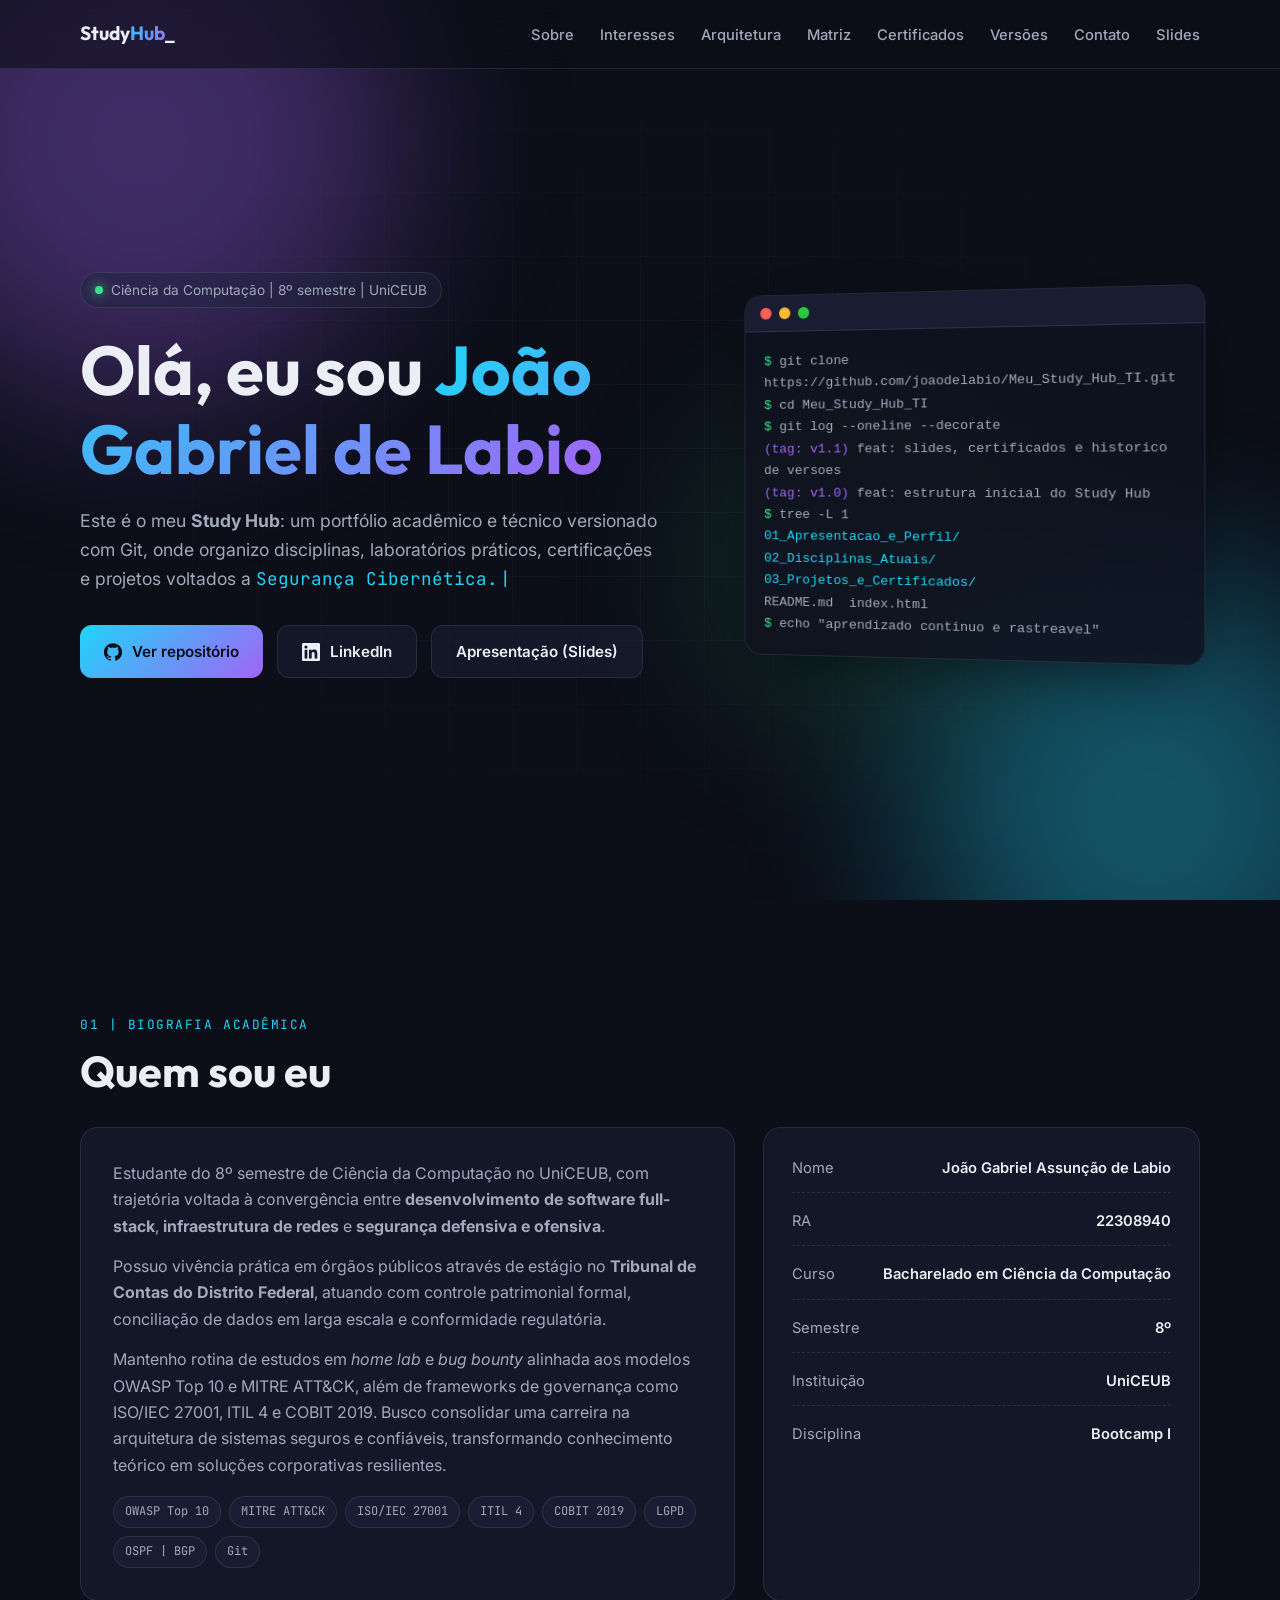
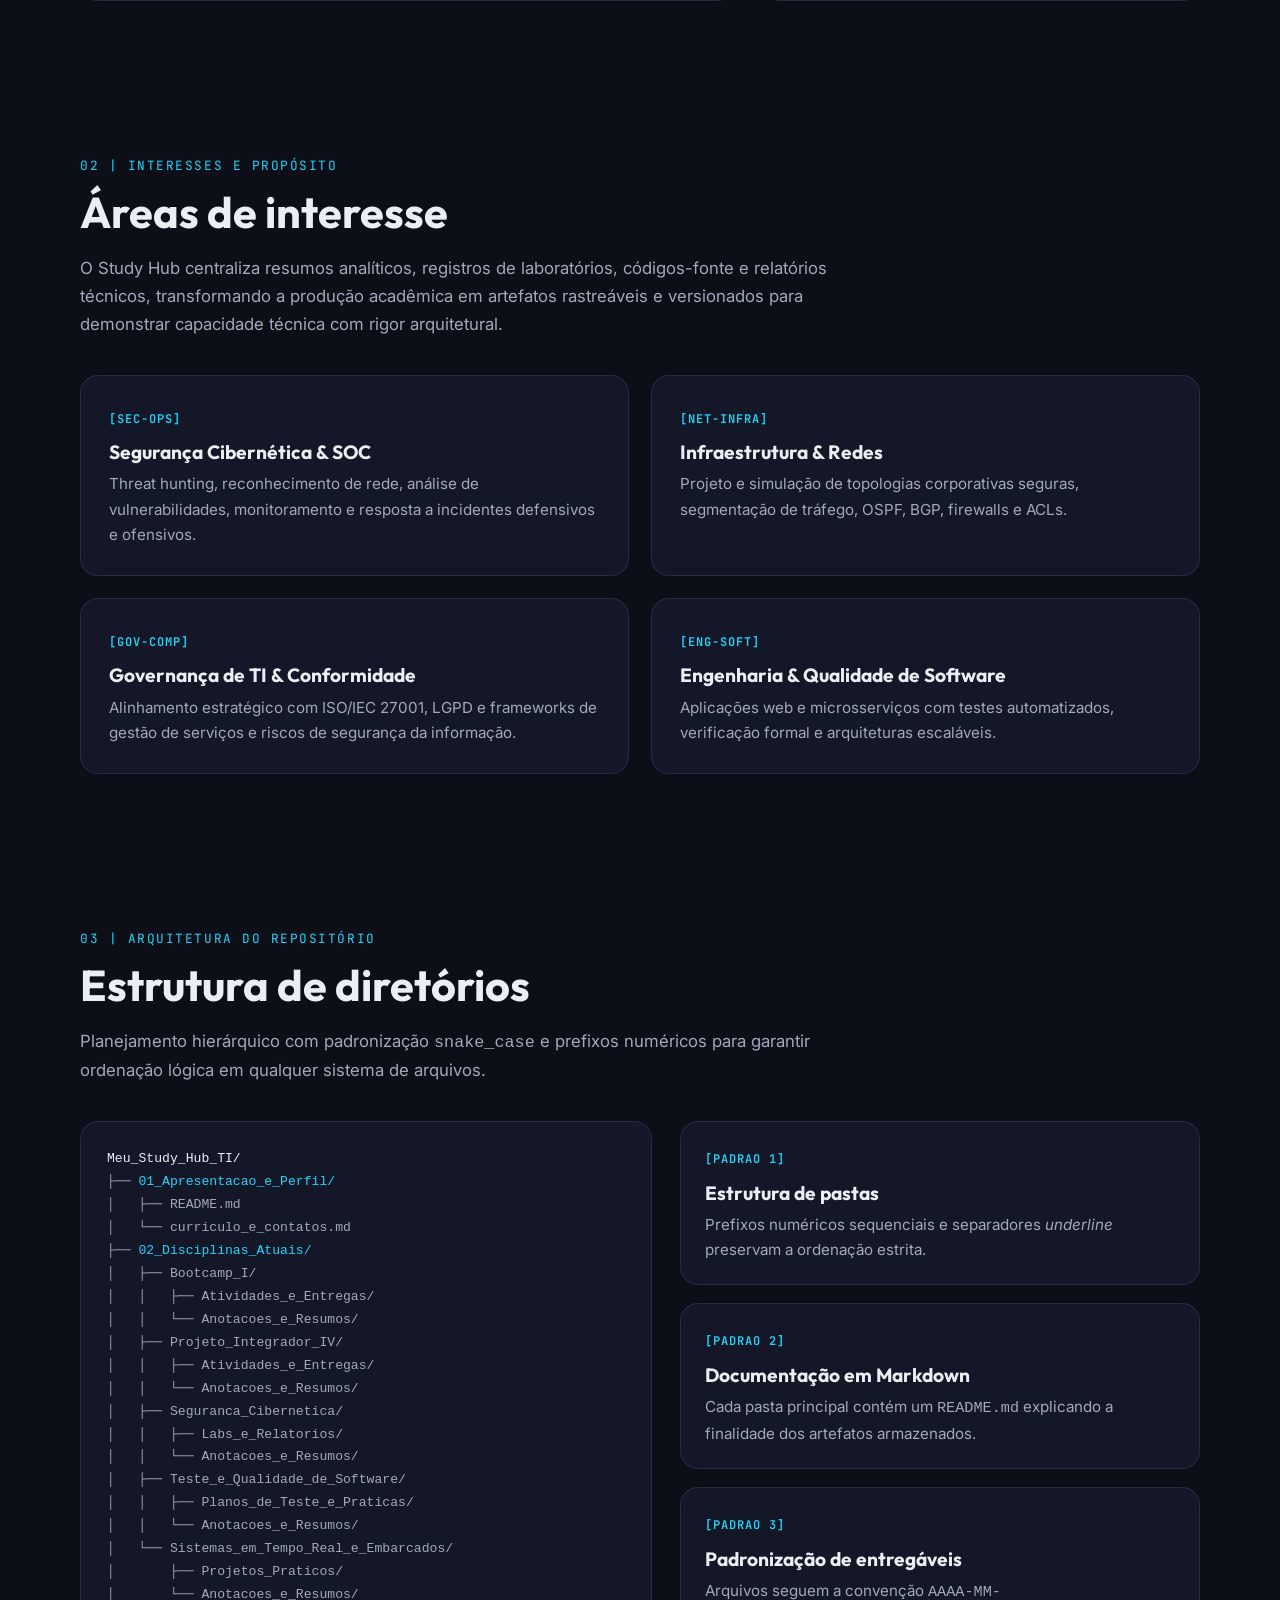
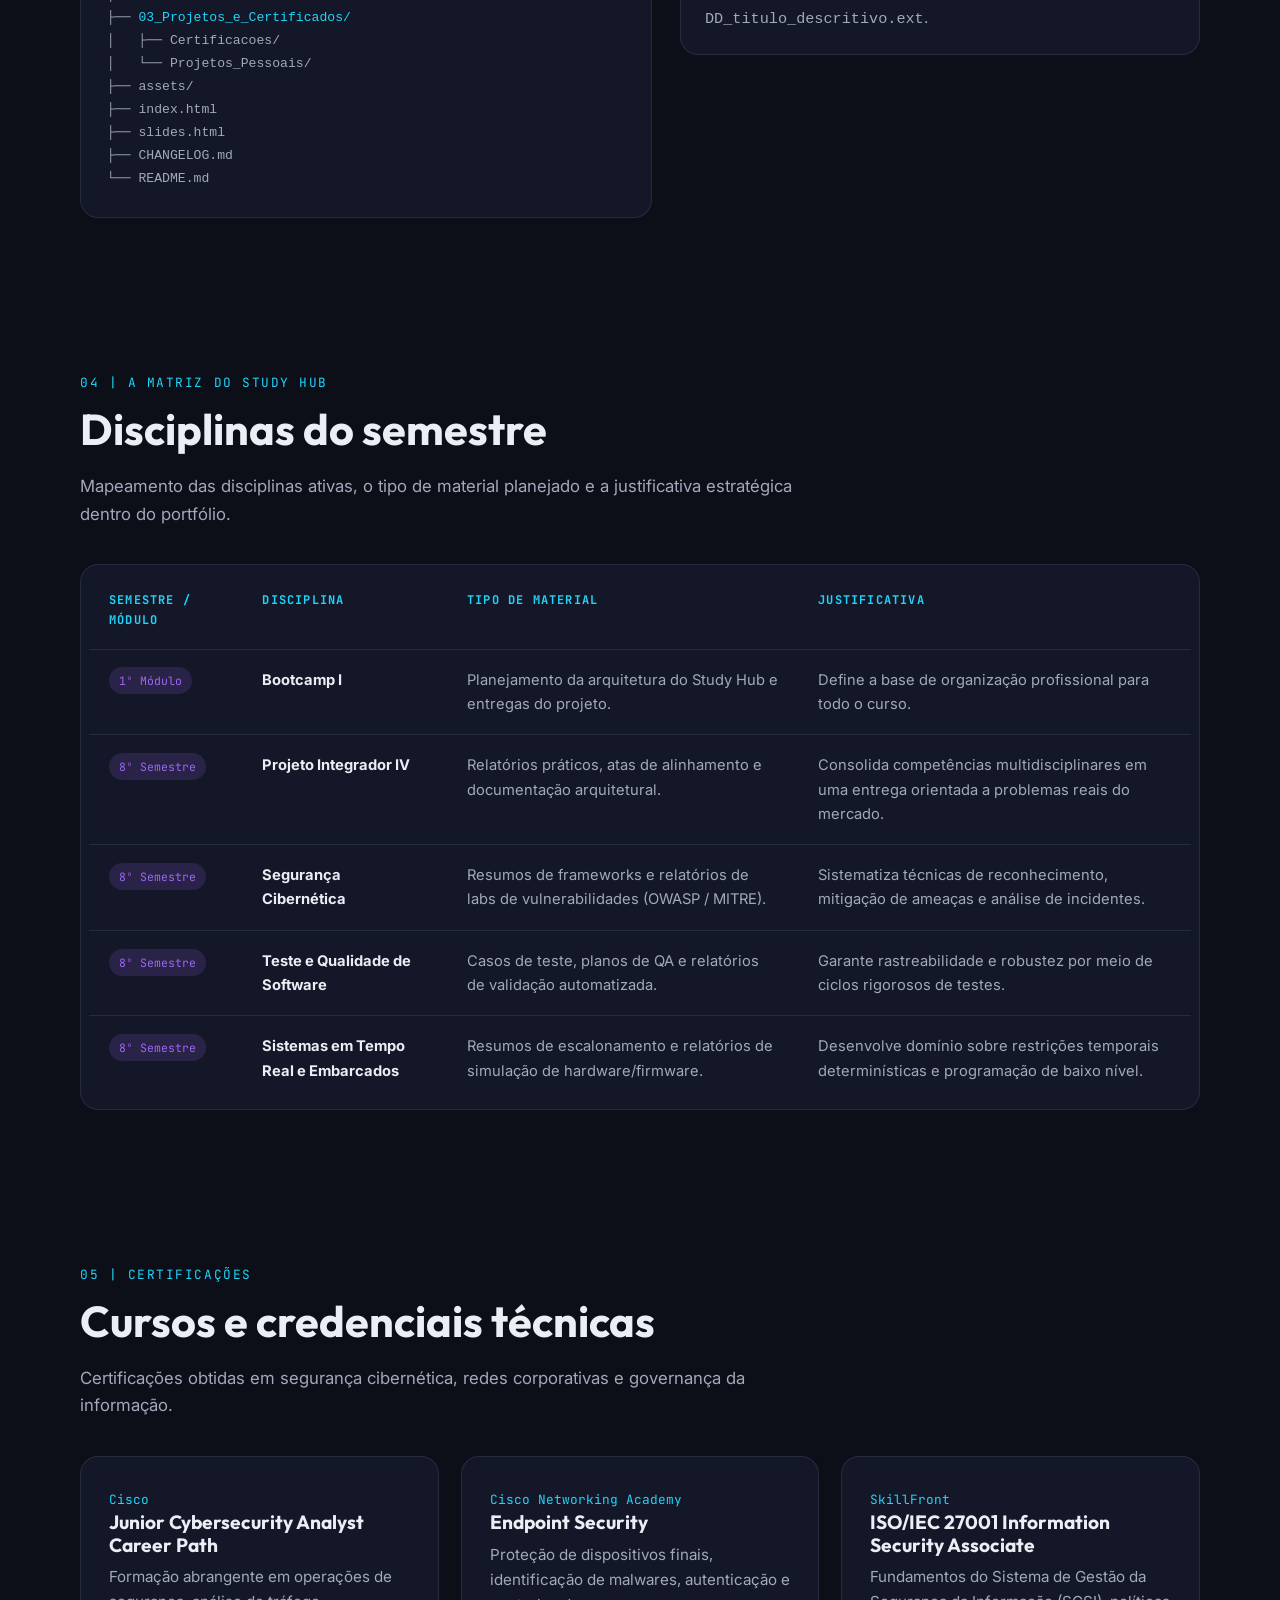
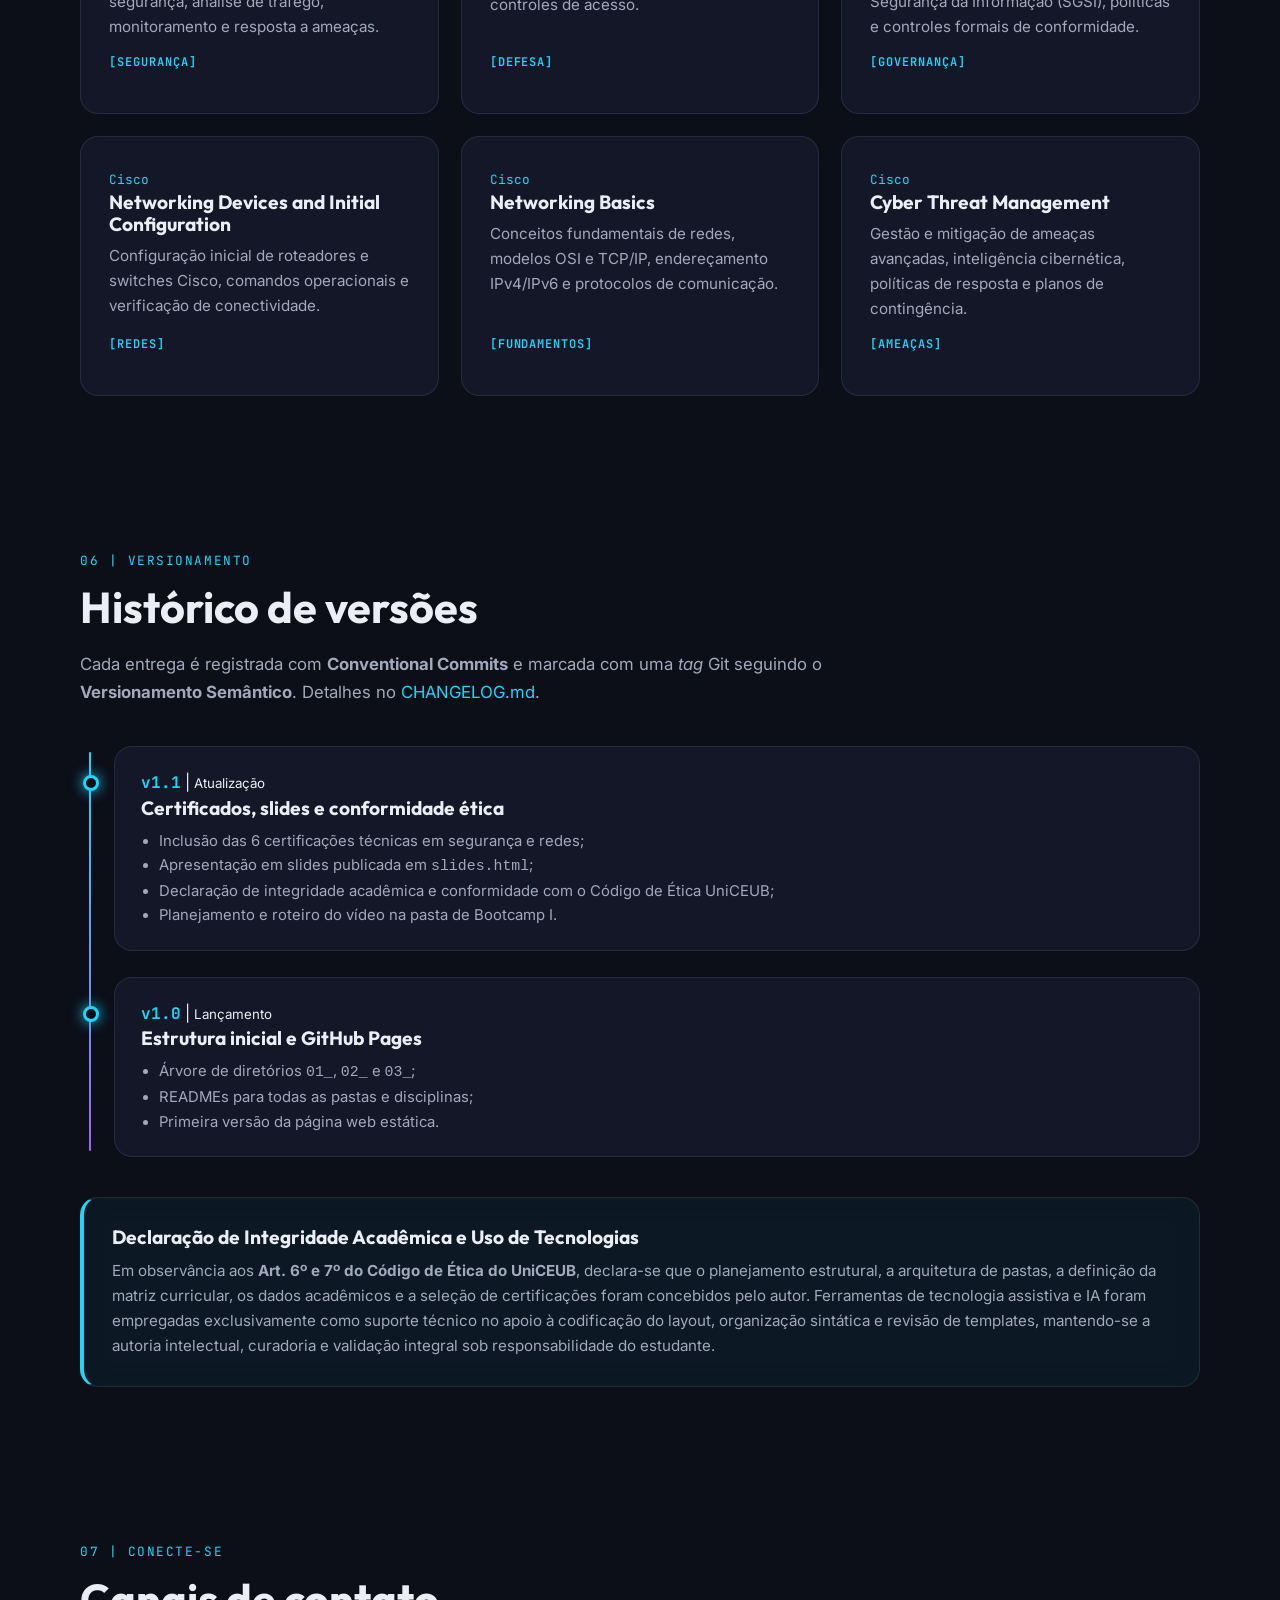
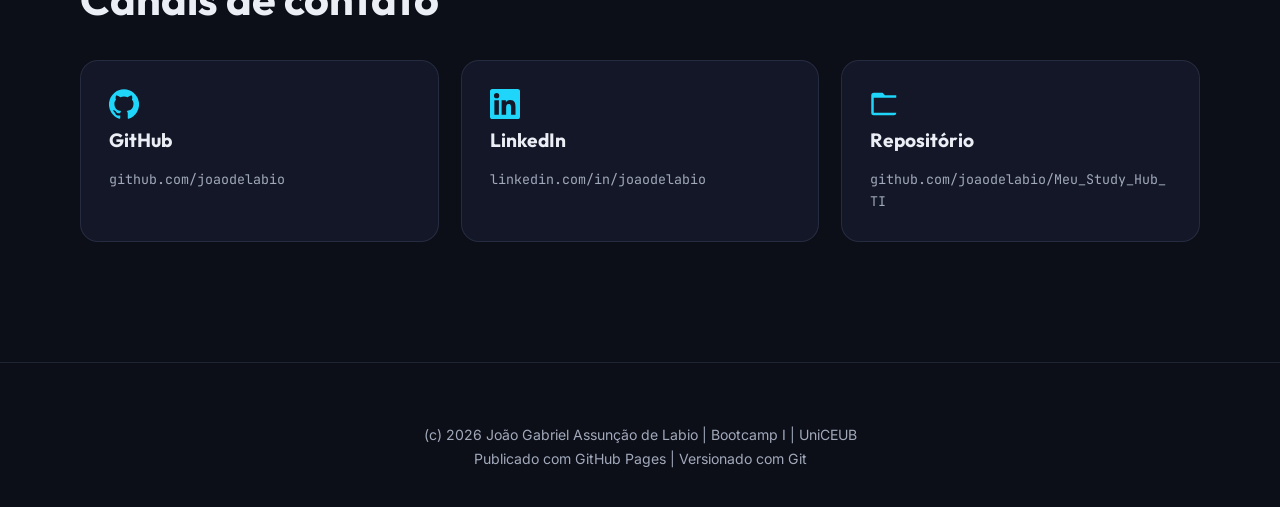
==== commit 79038281: "feat: certificacoes, slides e conformidade etica (v1.1)" ====
--- a/index.html
+++ b/index.html
@@ -3,11 +3,11 @@
 <head>
   <meta charset="UTF-8">
   <meta name="viewport" content="width=device-width, initial-scale=1.0">
-  <title>Study Hub · João Gabriel de Labio | Ciência da Computação UniCEUB</title>
+  <title>Study Hub - João Gabriel de Labio | Ciência da Computação UniCEUB</title>
   <meta name="description" content="Study Hub de João Gabriel Assunção de Labio: portfólio acadêmico e profissional versionado com Git, reunindo disciplinas, laboratórios de segurança cibernética, projetos e certificações.">
   <meta name="author" content="João Gabriel Assunção de Labio">
-  <meta property="og:title" content="Study Hub · João Gabriel de Labio">
-  <meta property="og:description" content="Portfólio acadêmico e profissional versionado — Segurança, Redes, Governança de TI e Engenharia de Software.">
+  <meta property="og:title" content="Study Hub - João Gabriel de Labio">
+  <meta property="og:description" content="Portfólio acadêmico e profissional versionado - Segurança, Redes, Governança de TI e Engenharia de Software.">
   <meta property="og:type" content="website">
   <link rel="icon" href="assets/img/favicon.svg" type="image/svg+xml">
   <link rel="preconnect" href="https://fonts.googleapis.com">
@@ -19,7 +19,6 @@
   <div class="bg-orbs" aria-hidden="true"><span></span><span></span><span></span></div>
   <div class="bg-grid" aria-hidden="true"></div>
 
-  <!-- ================= NAV ================= -->
   <header class="nav">
     <div class="container">
       <a href="#inicio" class="logo" id="logo-link">Study<b>Hub</b>_</a>
@@ -30,23 +29,23 @@
           <li><a href="#interesses" id="nav-interesses">Interesses</a></li>
           <li><a href="#arquitetura" id="nav-arquitetura">Arquitetura</a></li>
           <li><a href="#matriz" id="nav-matriz">Matriz</a></li>
+          <li><a href="#certificacoes" id="nav-certificacoes">Certificados</a></li>
           <li><a href="#versoes" id="nav-versoes">Versões</a></li>
           <li><a href="#contato" id="nav-contato">Contato</a></li>
-          <li><a href="slides.html" id="nav-slides">Slides ↗</a></li>
+          <li><a href="slides.html" id="nav-slides">Slides</a></li>
         </ul>
       </nav>
     </div>
   </header>
 
   <main>
-    <!-- ================= HERO ================= -->
     <section class="hero" id="inicio">
       <div class="container hero-grid">
         <div>
-          <span class="badge"><span class="dot"></span> Ciência da Computação · 8º semestre · UniCEUB</span>
+          <span class="badge"><span class="dot"></span> Ciência da Computação | 8º semestre | UniCEUB</span>
           <h1>Olá, eu sou <span class="gradient-text">João Gabriel de Labio</span></h1>
-          <p>Este é o meu <strong>Study Hub</strong>: um portfólio vivo e versionado com Git, onde organizo
-            disciplinas, laboratórios e projetos voltados a <span class="typed" id="typed"></span></p>
+          <p>Este é o meu <strong>Study Hub</strong>: um portfólio acadêmico e técnico versionado com Git, onde organizo
+            disciplinas, laboratórios práticos, certificações e projetos voltados a <span class="typed" id="typed"></span></p>
           <div class="cta">
             <a class="btn btn-primary" id="btn-github" href="https://github.com/joaodelabio/Meu_Study_Hub_TI" target="_blank" rel="noopener">
               <svg viewBox="0 0 24 24"><path d="M12 .3a12 12 0 0 0-3.8 23.4c.6.1.8-.3.8-.6v-2c-3.3.7-4-1.6-4-1.6-.6-1.4-1.4-1.8-1.4-1.8-1-.7.1-.7.1-.7 1.2 0 1.9 1.2 1.9 1.2 1 1.8 2.8 1.3 3.5 1 0-.8.4-1.3.7-1.6-2.7-.3-5.5-1.3-5.5-6 0-1.2.5-2.3 1.3-3.1-.2-.4-.6-1.6 0-3.2 0 0 1-.3 3.4 1.2a11.5 11.5 0 0 1 6 0c2.3-1.5 3.3-1.2 3.3-1.2.6 1.6.2 2.8 0 3.2.9.8 1.3 1.9 1.3 3.2 0 4.6-2.8 5.6-5.5 5.9.5.4.9 1 .9 2.2v3.3c0 .3.1.7.8.6A12 12 0 0 0 12 .3"/></svg>
@@ -56,7 +55,7 @@
               <svg viewBox="0 0 24 24"><path d="M20.4 20.5h-3.6v-5.6c0-1.3 0-3-1.8-3s-2.1 1.4-2.1 2.9v5.7H9.3V9h3.4v1.6c.5-.9 1.6-1.8 3.4-1.8 3.6 0 4.3 2.4 4.3 5.5v6.2zM5.3 7.4a2.1 2.1 0 1 1 0-4.2 2.1 2.1 0 0 1 0 4.2zm1.8 13.1H3.5V9h3.6v11.5zM22.2 0H1.8C.8 0 0 .8 0 1.7v20.6c0 .9.8 1.7 1.8 1.7h20.4c1 0 1.8-.8 1.8-1.7V1.7C24 .8 23.2 0 22.2 0z"/></svg>
               LinkedIn
             </a>
-            <a class="btn" id="btn-slides" href="slides.html">🎞️ Slides</a>
+            <a class="btn" id="btn-slides" href="slides.html">Apresentação (Slides)</a>
           </div>
         </div>
 
@@ -65,22 +64,21 @@
 <pre><span class="c">$</span> git clone https://github.com/joaodelabio/Meu_Study_Hub_TI.git
 <span class="c">$</span> cd Meu_Study_Hub_TI
 <span class="c">$</span> git log --oneline --decorate
-<span class="k">(tag: v1.1)</span> feat: slides e histórico de versões
+<span class="k">(tag: v1.1)</span> feat: slides, certificados e historico de versoes
 <span class="k">(tag: v1.0)</span> feat: estrutura inicial do Study Hub
 <span class="c">$</span> tree -L 1
 <span class="s">01_Apresentacao_e_Perfil/</span>
 <span class="s">02_Disciplinas_Atuais/</span>
 <span class="s">03_Projetos_e_Certificados/</span>
 README.md  index.html
-<span class="c">$</span> echo "aprendizado contínuo 🚀"</pre>
-        </div>
-      </div>
-    </section>
-
-    <!-- ================= SOBRE ================= -->
+<span class="c">$</span> echo "aprendizado continuo e rastreavel"</pre>
+        </div>
+      </div>
+    </section>
+
     <section id="sobre">
       <div class="container">
-        <span class="section-tag reveal">01 · Biografia acadêmica</span>
+        <span class="section-tag reveal">01 | Biografia acadêmica</span>
         <h2 class="reveal">Quem sou eu</h2>
         <div class="about-grid">
           <div class="glass about-text reveal">
@@ -95,7 +93,7 @@
             <div class="chips">
               <span class="chip">OWASP Top 10</span><span class="chip">MITRE ATT&amp;CK</span><span class="chip">ISO/IEC 27001</span>
               <span class="chip">ITIL 4</span><span class="chip">COBIT 2019</span><span class="chip">LGPD</span>
-              <span class="chip">OSPF · BGP</span><span class="chip">Git</span>
+              <span class="chip">OSPF | BGP</span><span class="chip">Git</span>
             </div>
           </div>
           <aside class="glass facts reveal">
@@ -110,31 +108,30 @@
       </div>
     </section>
 
-    <!-- ================= INTERESSES ================= -->
     <section id="interesses">
       <div class="container">
-        <span class="section-tag reveal">02 · Interesses e propósito</span>
+        <span class="section-tag reveal">02 | Interesses e propósito</span>
         <h2 class="reveal">Áreas de interesse</h2>
         <p class="lead reveal">O Study Hub centraliza resumos analíticos, registros de laboratórios, códigos-fonte e relatórios técnicos,
-          transformando a produção acadêmica em artefatos rastreáveis e versionados — uma vitrine viva de competências aplicadas.</p>
+          transformando a produção acadêmica em artefatos rastreáveis e versionados para demonstrar capacidade técnica com rigor arquitetural.</p>
         <div class="grid-2">
           <article class="glass card reveal">
-            <div class="icon">🛡️</div>
+            <span class="tag-indicator">[SEC-OPS]</span>
             <h3>Segurança Cibernética &amp; SOC</h3>
             <p>Threat hunting, reconhecimento de rede, análise de vulnerabilidades, monitoramento e resposta a incidentes defensivos e ofensivos.</p>
           </article>
           <article class="glass card reveal">
-            <div class="icon">🌐</div>
+            <span class="tag-indicator">[NET-INFRA]</span>
             <h3>Infraestrutura &amp; Redes</h3>
             <p>Projeto e simulação de topologias corporativas seguras, segmentação de tráfego, OSPF, BGP, firewalls e ACLs.</p>
           </article>
           <article class="glass card reveal">
-            <div class="icon">📜</div>
+            <span class="tag-indicator">[GOV-COMP]</span>
             <h3>Governança de TI &amp; Conformidade</h3>
             <p>Alinhamento estratégico com ISO/IEC 27001, LGPD e frameworks de gestão de serviços e riscos de segurança da informação.</p>
           </article>
           <article class="glass card reveal">
-            <div class="icon">⚙️</div>
+            <span class="tag-indicator">[ENG-SOFT]</span>
             <h3>Engenharia &amp; Qualidade de Software</h3>
             <p>Aplicações web e microsserviços com testes automatizados, verificação formal e arquiteturas escaláveis.</p>
           </article>
@@ -142,13 +139,12 @@
       </div>
     </section>
 
-    <!-- ================= ARQUITETURA ================= -->
     <section id="arquitetura">
       <div class="container">
-        <span class="section-tag reveal">03 · Arquitetura do repositório</span>
+        <span class="section-tag reveal">03 | Arquitetura do repositório</span>
         <h2 class="reveal">Estrutura de diretórios</h2>
         <p class="lead reveal">Planejamento hierárquico com padronização <code>snake_case</code> e prefixos numéricos para garantir ordenação lógica
-          em qualquer sistema de arquivos. Clique nas pastas para abri-las no GitHub.</p>
+          em qualquer sistema de arquivos.</p>
         <div class="arch-grid">
           <div class="glass tree reveal">
 <pre><span class="f">Meu_Study_Hub_TI/</span>
@@ -174,25 +170,25 @@
 ├── <a href="https://github.com/joaodelabio/Meu_Study_Hub_TI/tree/main/03_Projetos_e_Certificados" target="_blank" rel="noopener">03_Projetos_e_Certificados/</a>
 │   ├── Certificacoes/
 │   └── Projetos_Pessoais/
-├── assets/         <span style="opacity:.6"># CSS, JS e imagens do site</span>
-├── index.html      <span style="opacity:.6"># GitHub Pages</span>
-├── slides.html     <span style="opacity:.6"># Apresentação</span>
+├── assets/
+├── index.html
+├── slides.html
 ├── CHANGELOG.md
 └── README.md</pre>
           </div>
           <div class="rules">
             <article class="glass card reveal">
-              <div class="icon">🔢</div>
+              <span class="tag-indicator">[PADRAO 1]</span>
               <h3>Estrutura de pastas</h3>
               <p>Prefixos numéricos sequenciais e separadores <em>underline</em> preservam a ordenação estrita.</p>
             </article>
             <article class="glass card reveal">
-              <div class="icon">📝</div>
+              <span class="tag-indicator">[PADRAO 2]</span>
               <h3>Documentação em Markdown</h3>
               <p>Cada pasta principal contém um <code>README.md</code> explicando a finalidade dos artefatos armazenados.</p>
             </article>
             <article class="glass card reveal">
-              <div class="icon">📅</div>
+              <span class="tag-indicator">[PADRAO 3]</span>
               <h3>Padronização de entregáveis</h3>
               <p>Arquivos seguem a convenção <code>AAAA-MM-DD_titulo_descritivo.ext</code>.</p>
             </article>
@@ -201,10 +197,9 @@
       </div>
     </section>
 
-    <!-- ================= MATRIZ ================= -->
     <section id="matriz">
       <div class="container">
-        <span class="section-tag reveal">04 · A matriz do Study Hub</span>
+        <span class="section-tag reveal">04 | A matriz do Study Hub</span>
         <h2 class="reveal">Disciplinas do semestre</h2>
         <p class="lead reveal">Mapeamento das disciplinas ativas, o tipo de material planejado e a justificativa estratégica dentro do portfólio.</p>
         <div class="glass table-wrap reveal">
@@ -234,41 +229,103 @@
       </div>
     </section>
 
-    <!-- ================= VERSÕES ================= -->
+    <section id="certificacoes">
+      <div class="container">
+        <span class="section-tag reveal">05 | Certificações</span>
+        <h2 class="reveal">Cursos e credenciais técnicas</h2>
+        <p class="lead reveal">Certificações obtidas em segurança cibernética, redes corporativas e governança da informação.</p>
+        <div class="grid-3">
+          <article class="glass card cert-card reveal">
+            <div>
+              <span class="cert-org">Cisco</span>
+              <h3>Junior Cybersecurity Analyst Career Path</h3>
+              <p>Formação abrangente em operações de segurança, análise de tráfego, monitoramento e resposta a ameaças.</p>
+            </div>
+            <span class="tag-indicator">[SEGURANÇA]</span>
+          </article>
+          <article class="glass card cert-card reveal">
+            <div>
+              <span class="cert-org">Cisco Networking Academy</span>
+              <h3>Endpoint Security</h3>
+              <p>Proteção de dispositivos finais, identificação de malwares, autenticação e controles de acesso.</p>
+            </div>
+            <span class="tag-indicator">[DEFESA]</span>
+          </article>
+          <article class="glass card cert-card reveal">
+            <div>
+              <span class="cert-org">SkillFront</span>
+              <h3>ISO/IEC 27001 Information Security Associate</h3>
+              <p>Fundamentos do Sistema de Gestão da Segurança da Informação (SGSI), políticas e controles formais de conformidade.</p>
+            </div>
+            <span class="tag-indicator">[GOVERNANÇA]</span>
+          </article>
+          <article class="glass card cert-card reveal">
+            <div>
+              <span class="cert-org">Cisco</span>
+              <h3>Networking Devices and Initial Configuration</h3>
+              <p>Configuração inicial de roteadores e switches Cisco, comandos operacionais e verificação de conectividade.</p>
+            </div>
+            <span class="tag-indicator">[REDES]</span>
+          </article>
+          <article class="glass card cert-card reveal">
+            <div>
+              <span class="cert-org">Cisco</span>
+              <h3>Networking Basics</h3>
+              <p>Conceitos fundamentais de redes, modelos OSI e TCP/IP, endereçamento IPv4/IPv6 e protocolos de comunicação.</p>
+            </div>
+            <span class="tag-indicator">[FUNDAMENTOS]</span>
+          </article>
+          <article class="glass card cert-card reveal">
+            <div>
+              <span class="cert-org">Cisco</span>
+              <h3>Cyber Threat Management</h3>
+              <p>Gestão e mitigação de ameaças avançadas, inteligência cibernética, políticas de resposta e planos de contingência.</p>
+            </div>
+            <span class="tag-indicator">[AMEAÇAS]</span>
+          </article>
+        </div>
+      </div>
+    </section>
+
     <section id="versoes">
       <div class="container">
-        <span class="section-tag reveal">05 · Versionamento</span>
+        <span class="section-tag reveal">06 | Versionamento</span>
         <h2 class="reveal">Histórico de versões</h2>
         <p class="lead reveal">Cada entrega é registrada com <strong>Conventional Commits</strong> e marcada com uma <em>tag</em> Git seguindo o
           <strong>Versionamento Semântico</strong>. Detalhes no <a href="https://github.com/joaodelabio/Meu_Study_Hub_TI/blob/main/CHANGELOG.md" target="_blank" rel="noopener">CHANGELOG.md</a>.</p>
         <div class="timeline">
           <article class="glass tl-item reveal">
-            <span class="ver">v1.1</span> · <small>Atualização</small>
-            <h3>Slides, histórico e documentação da entrega</h3>
+            <span class="ver">v1.1</span> | <small>Atualização</small>
+            <h3>Certificados, slides e conformidade ética</h3>
             <ul>
+              <li>Inclusão das 6 certificações técnicas em segurança e redes;</li>
               <li>Apresentação em slides publicada em <code>slides.html</code>;</li>
-              <li>Seção de histórico de versões no site;</li>
-              <li>Planejamento e roteiro do vídeo na pasta do Bootcamp I.</li>
+              <li>Declaração de integridade acadêmica e conformidade com o Código de Ética UniCEUB;</li>
+              <li>Planejamento e roteiro do vídeo na pasta de Bootcamp I.</li>
             </ul>
           </article>
           <article class="glass tl-item reveal">
-            <span class="ver">v1.0</span> · <small>Lançamento</small>
+            <span class="ver">v1.0</span> | <small>Lançamento</small>
             <h3>Estrutura inicial e GitHub Pages</h3>
             <ul>
               <li>Árvore de diretórios <code>01_</code>, <code>02_</code> e <code>03_</code>;</li>
               <li>READMEs para todas as pastas e disciplinas;</li>
-              <li>Primeira versão deste site.</li>
+              <li>Primeira versão da página web estática.</li>
             </ul>
           </article>
         </div>
-      </div>
-    </section>
-
-    <!-- ================= CONTATO ================= -->
+
+        <div class="glass ethics-box reveal">
+          <h3>Declaração de Integridade Acadêmica e Uso de Tecnologias</h3>
+          <p>Em observância aos <strong>Art. 6º e 7º do Código de Ética do UniCEUB</strong>, declara-se que o planejamento estrutural, a arquitetura de pastas, a definição da matriz curricular, os dados acadêmicos e a seleção de certificações foram concebidos pelo autor. Ferramentas de tecnologia assistiva e IA foram empregadas exclusivamente como suporte técnico no apoio à codificação do layout, organização sintática e revisão de templates, mantendo-se a autoria intelectual, curadoria e validação integral sob responsabilidade do estudante.</p>
+        </div>
+      </div>
+    </section>
+
     <section id="contato">
       <div class="container">
-        <span class="section-tag reveal">06 · Conecte-se</span>
-        <h2 class="reveal">Vamos conversar?</h2>
+        <span class="section-tag reveal">07 | Conecte-se</span>
+        <h2 class="reveal">Canais de contato</h2>
         <div class="links-grid">
           <a class="glass card link-card reveal" id="card-github" href="https://github.com/joaodelabio" target="_blank" rel="noopener">
             <svg viewBox="0 0 24 24"><path d="M12 .3a12 12 0 0 0-3.8 23.4c.6.1.8-.3.8-.6v-2c-3.3.7-4-1.6-4-1.6-.6-1.4-1.4-1.8-1.4-1.8-1-.7.1-.7.1-.7 1.2 0 1.9 1.2 1.9 1.2 1 1.8 2.8 1.3 3.5 1 0-.8.4-1.3.7-1.6-2.7-.3-5.5-1.3-5.5-6 0-1.2.5-2.3 1.3-3.1-.2-.4-.6-1.6 0-3.2 0 0 1-.3 3.4 1.2a11.5 11.5 0 0 1 6 0c2.3-1.5 3.3-1.2 3.3-1.2.6 1.6.2 2.8 0 3.2.9.8 1.3 1.9 1.3 3.2 0 4.6-2.8 5.6-5.5 5.9.5.4.9 1 .9 2.2v3.3c0 .3.1.7.8.6A12 12 0 0 0 12 .3"/></svg>
@@ -289,8 +346,8 @@
 
   <footer>
     <div class="container">
-      © <span id="year">2026</span> João Gabriel Assunção de Labio · Bootcamp I · UniCEUB<br>
-      Publicado com GitHub Pages · Versionado com Git
+      (c) <span id="year">2026</span> João Gabriel Assunção de Labio | Bootcamp I | UniCEUB<br>
+      Publicado com GitHub Pages | Versionado com Git
     </div>
   </footer>
 
--- a/assets/css/style.css
+++ b/assets/css/style.css
@@ -1,8 +1,3 @@
-/* ==========================================================
-   Study Hub — Design System
-   Autor: João Gabriel Assunção de Labio
-   ========================================================== */
-
 :root {
   --bg: hsl(230, 35%, 7%);
   --bg-2: hsl(230, 30%, 10%);
@@ -40,7 +35,6 @@
 
 a { color: var(--primary); text-decoration: none; }
 
-/* ---------- Background animado ---------- */
 .bg-orbs { position: fixed; inset: 0; z-index: -1; overflow: hidden; }
 .bg-orbs span {
   position: absolute; border-radius: 50%; filter: blur(90px); opacity: .35;
@@ -59,7 +53,6 @@
 }
 @keyframes float { to { transform: translate(80px, 60px) scale(1.15); } }
 
-/* ---------- Layout ---------- */
 .container { width: min(1120px, 92%); margin-inline: auto; }
 section { padding: 110px 0 40px; }
 
@@ -73,7 +66,6 @@
 .lead { color: var(--muted); max-width: 760px; font-size: 1.05rem; }
 .gradient-text { background: var(--grad); -webkit-background-clip: text; background-clip: text; color: transparent; }
 
-/* ---------- Navbar ---------- */
 .nav {
   position: fixed; top: 0; inset-inline: 0; z-index: 50;
   backdrop-filter: blur(16px); -webkit-backdrop-filter: blur(16px);
@@ -93,7 +85,6 @@
 .nav ul a:hover::after, .nav ul a.active::after { width: 100%; }
 .menu-btn { display: none; background: none; border: 0; color: var(--text); font-size: 1.6rem; cursor: pointer; }
 
-/* ---------- Hero ---------- */
 .hero { min-height: 100vh; display: flex; align-items: center; padding-top: 90px; }
 .hero-grid { display: grid; grid-template-columns: 1.3fr 1fr; gap: 50px; align-items: center; }
 .badge {
@@ -105,7 +96,7 @@
 .hero h1 { font-size: clamp(2.5rem, 6vw, 4.3rem); margin: 22px 0 18px; }
 .hero p { color: var(--muted); font-size: 1.1rem; max-width: 580px; }
 .typed { font-family: var(--font-mono); color: var(--primary); }
-.typed::after { content: '▋'; animation: pulse 1s infinite; margin-left: 2px; }
+.typed::after { content: '|'; animation: pulse 1s infinite; margin-left: 2px; }
 .cta { display: flex; gap: 14px; margin-top: 32px; flex-wrap: wrap; }
 .btn {
   display: inline-flex; align-items: center; gap: 10px; padding: 13px 24px; border-radius: 12px;
@@ -131,7 +122,6 @@
 .terminal .k { color: var(--secondary); }
 .terminal .s { color: var(--primary); }
 
-/* ---------- Cards ---------- */
 .glass {
   background: var(--surface); border: 1px solid var(--border); border-radius: var(--radius);
   backdrop-filter: blur(14px); -webkit-backdrop-filter: blur(14px);
@@ -148,13 +138,10 @@
 .card:hover { transform: translateY(-6px); }
 .card:hover::before { opacity: 1; }
 .card p { color: var(--muted); font-size: .95rem; }
-.icon {
-  width: 48px; height: 48px; border-radius: 12px; display: grid; place-items: center;
-  background: hsla(190, 95%, 55%, .12); color: var(--primary); font-size: 1.4rem; margin-bottom: 18px;
-}
-.card:nth-child(2) .icon { background: hsla(265, 90%, 68%, .14); color: var(--secondary); }
-.card:nth-child(3) .icon { background: hsla(150, 75%, 55%, .14); color: var(--accent); }
-.card:nth-child(4) .icon { background: hsla(38, 95%, 60%, .14); color: var(--warn); }
+.tag-indicator {
+  display: inline-block; font-family: var(--font-mono); font-size: .75rem; letter-spacing: .08em;
+  text-transform: uppercase; color: var(--primary); margin-bottom: 12px; font-weight: 600;
+}
 
 .about-grid { display: grid; grid-template-columns: 1.5fr 1fr; gap: 28px; margin-top: 30px; }
 .about-text { padding: 32px; color: var(--muted); }
@@ -167,7 +154,6 @@
 .chips { display: flex; flex-wrap: wrap; gap: 8px; margin-top: 18px; }
 .chip { font-family: var(--font-mono); font-size: .75rem; padding: 5px 11px; border-radius: 999px; border: 1px solid var(--border); color: var(--muted); background: hsla(230, 30%, 18%, .5); }
 
-/* ---------- Arquitetura ---------- */
 .arch-grid { display: grid; grid-template-columns: 1.1fr 1fr; gap: 28px; margin-top: 36px; align-items: start; }
 .tree { padding: 26px; font-family: var(--font-mono); font-size: .82rem; color: var(--muted); overflow-x: auto; }
 .tree pre { line-height: 1.75; }
@@ -176,7 +162,6 @@
 .rules { display: flex; flex-direction: column; gap: 18px; }
 .rules .card { padding: 22px 24px; }
 
-/* ---------- Tabela ---------- */
 .table-wrap { margin-top: 36px; overflow-x: auto; padding: 8px; }
 table { width: 100%; border-collapse: collapse; min-width: 760px; }
 th, td { text-align: left; padding: 18px 20px; font-size: .92rem; vertical-align: top; }
@@ -188,7 +173,6 @@
 tbody tr:hover { background: hsla(190, 95%, 55%, .05); }
 .pill { display: inline-block; font-size: .72rem; font-family: var(--font-mono); padding: 4px 10px; border-radius: 999px; background: hsla(265, 90%, 68%, .15); color: var(--secondary); white-space: nowrap; }
 
-/* ---------- Timeline ---------- */
 .timeline { position: relative; margin-top: 40px; padding-left: 34px; }
 .timeline::before { content: ''; position: absolute; left: 9px; top: 6px; bottom: 6px; width: 2px; background: var(--grad); border-radius: 2px; }
 .tl-item { position: relative; margin-bottom: 26px; padding: 22px 26px; }
@@ -199,7 +183,16 @@
 .tl-item .ver { font-family: var(--font-mono); color: var(--primary); font-weight: 700; }
 .tl-item ul { margin: 10px 0 0 18px; color: var(--muted); font-size: .93rem; }
 
-/* ---------- Links / Contato ---------- */
+.cert-card { display: flex; flex-direction: column; justify-content: space-between; gap: 14px; }
+.cert-org { font-family: var(--font-mono); font-size: .8rem; color: var(--primary); }
+
+.ethics-box {
+  margin-top: 40px; padding: 28px; border-left: 4px solid var(--primary);
+  background: hsla(190, 95%, 55%, 0.05);
+}
+.ethics-box h3 { margin-bottom: 10px; }
+.ethics-box p { color: var(--muted); font-size: .95rem; }
+
 .links-grid { display: grid; grid-template-columns: repeat(3, 1fr); gap: 22px; margin-top: 36px; }
 .link-card { padding: 28px; display: flex; flex-direction: column; gap: 10px; color: var(--text); }
 .link-card svg { width: 30px; height: 30px; fill: var(--primary); }
@@ -207,11 +200,9 @@
 
 footer { padding: 60px 0 40px; text-align: center; color: var(--muted); font-size: .88rem; border-top: 1px solid var(--border); margin-top: 80px; }
 
-/* ---------- Reveal ---------- */
 .reveal { opacity: 0; transform: translateY(30px); transition: opacity .8s ease, transform .8s ease; }
 .reveal.visible { opacity: 1; transform: none; }
 
-/* ---------- Responsivo ---------- */
 @media (max-width: 900px) {
   .hero-grid, .about-grid, .arch-grid, .grid-2, .grid-3, .links-grid { grid-template-columns: 1fr; }
   .terminal { transform: none; }
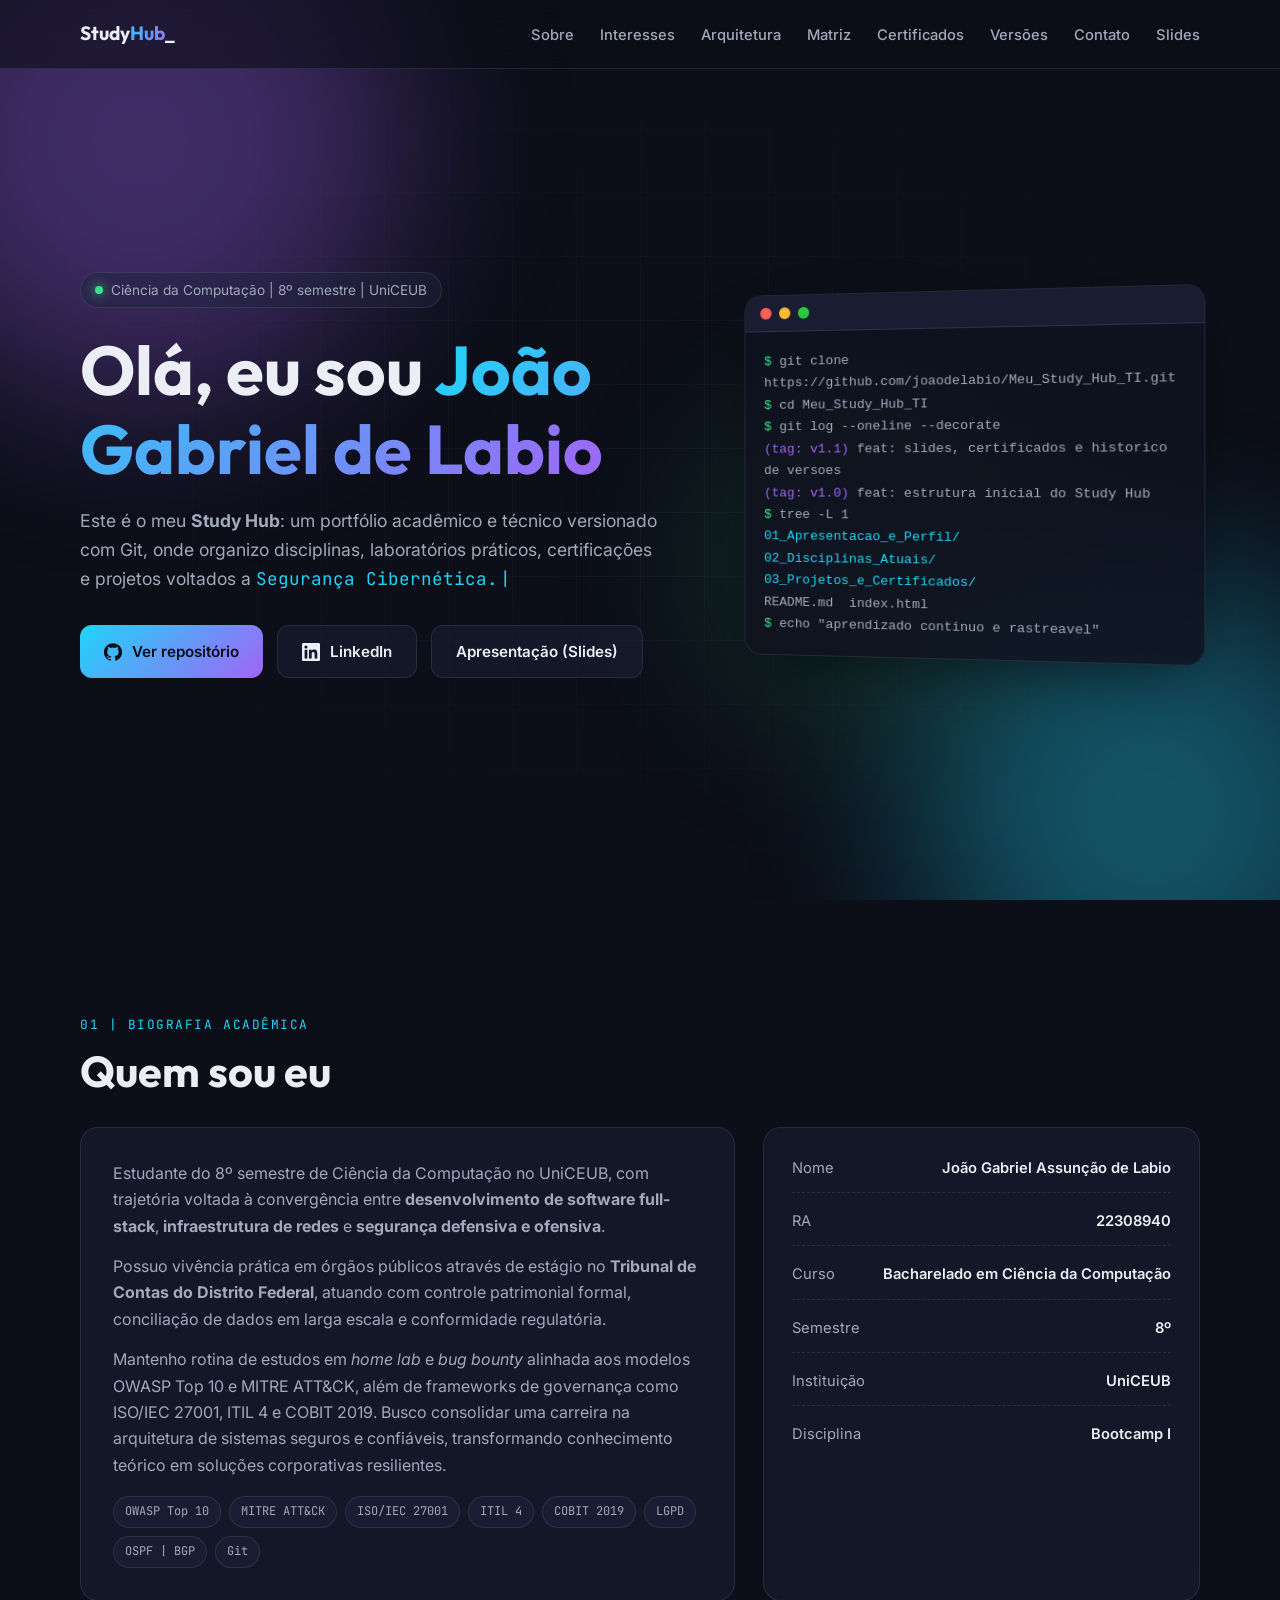
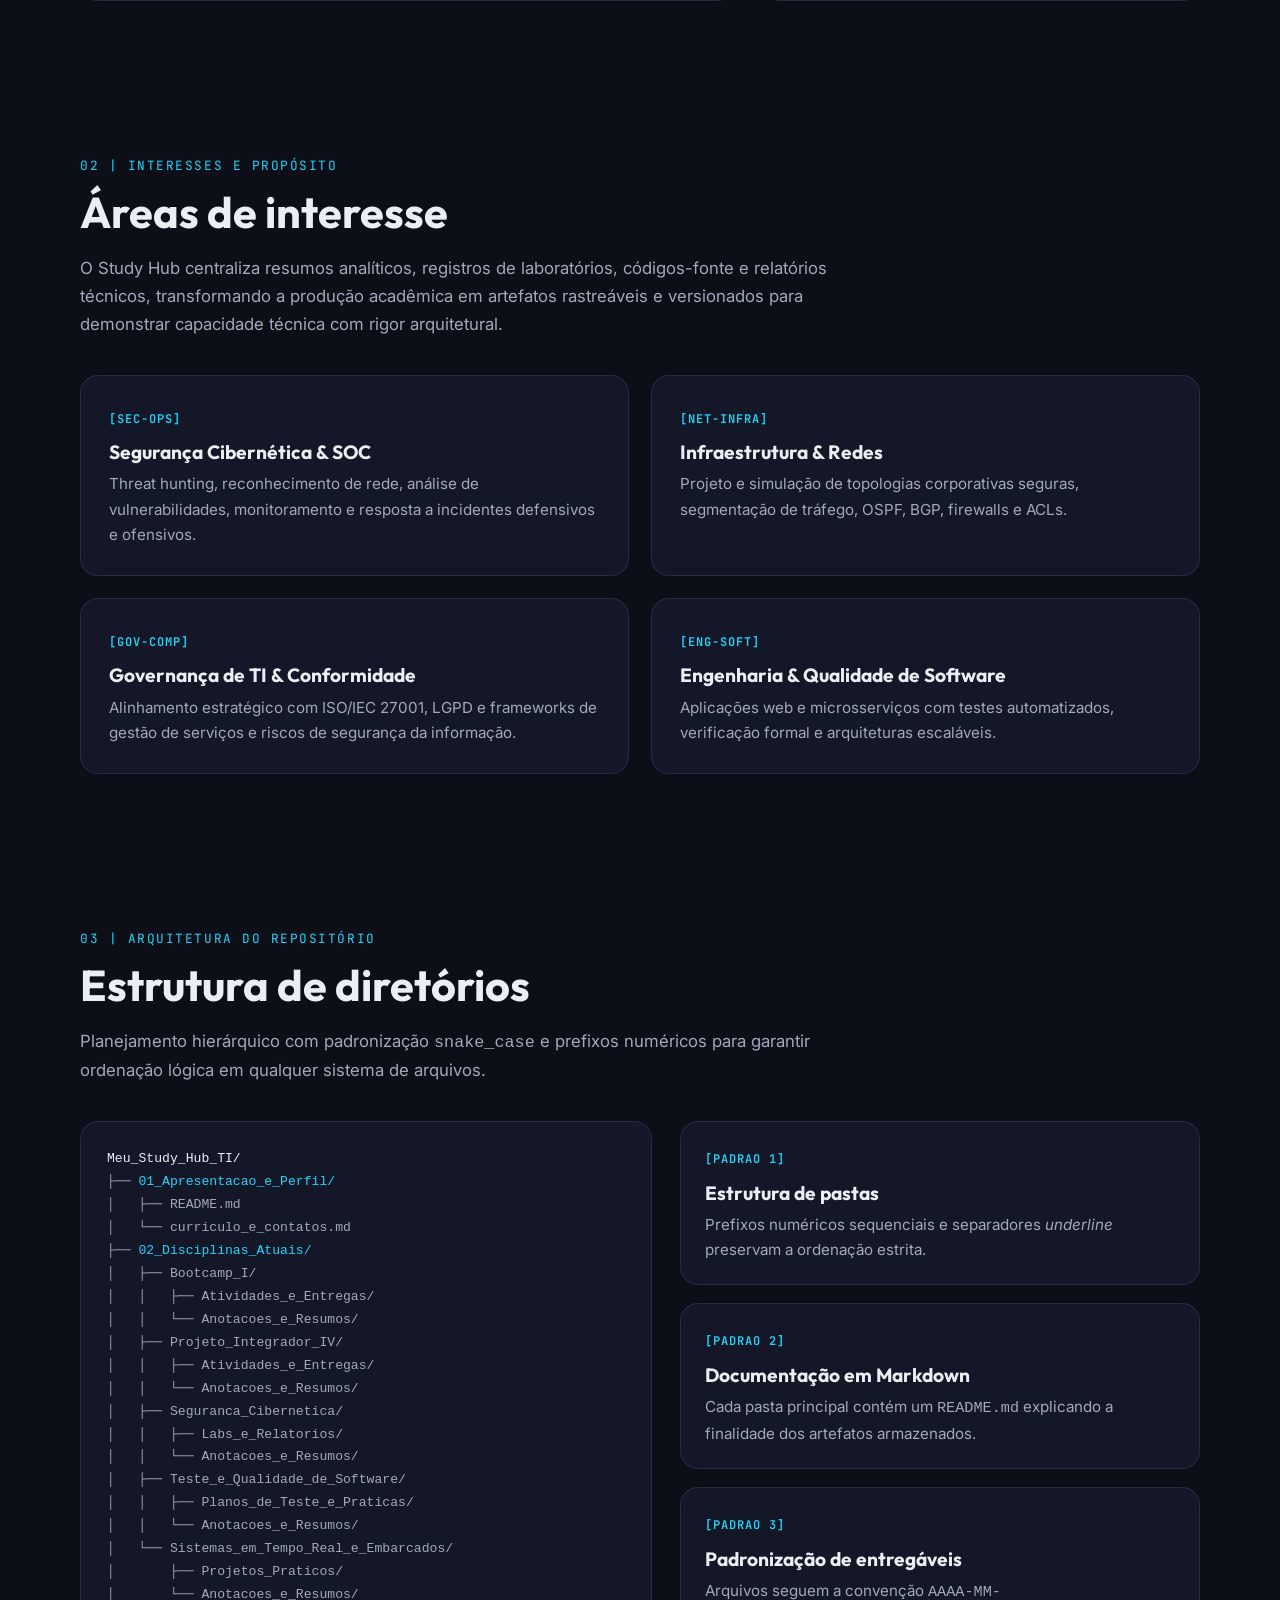
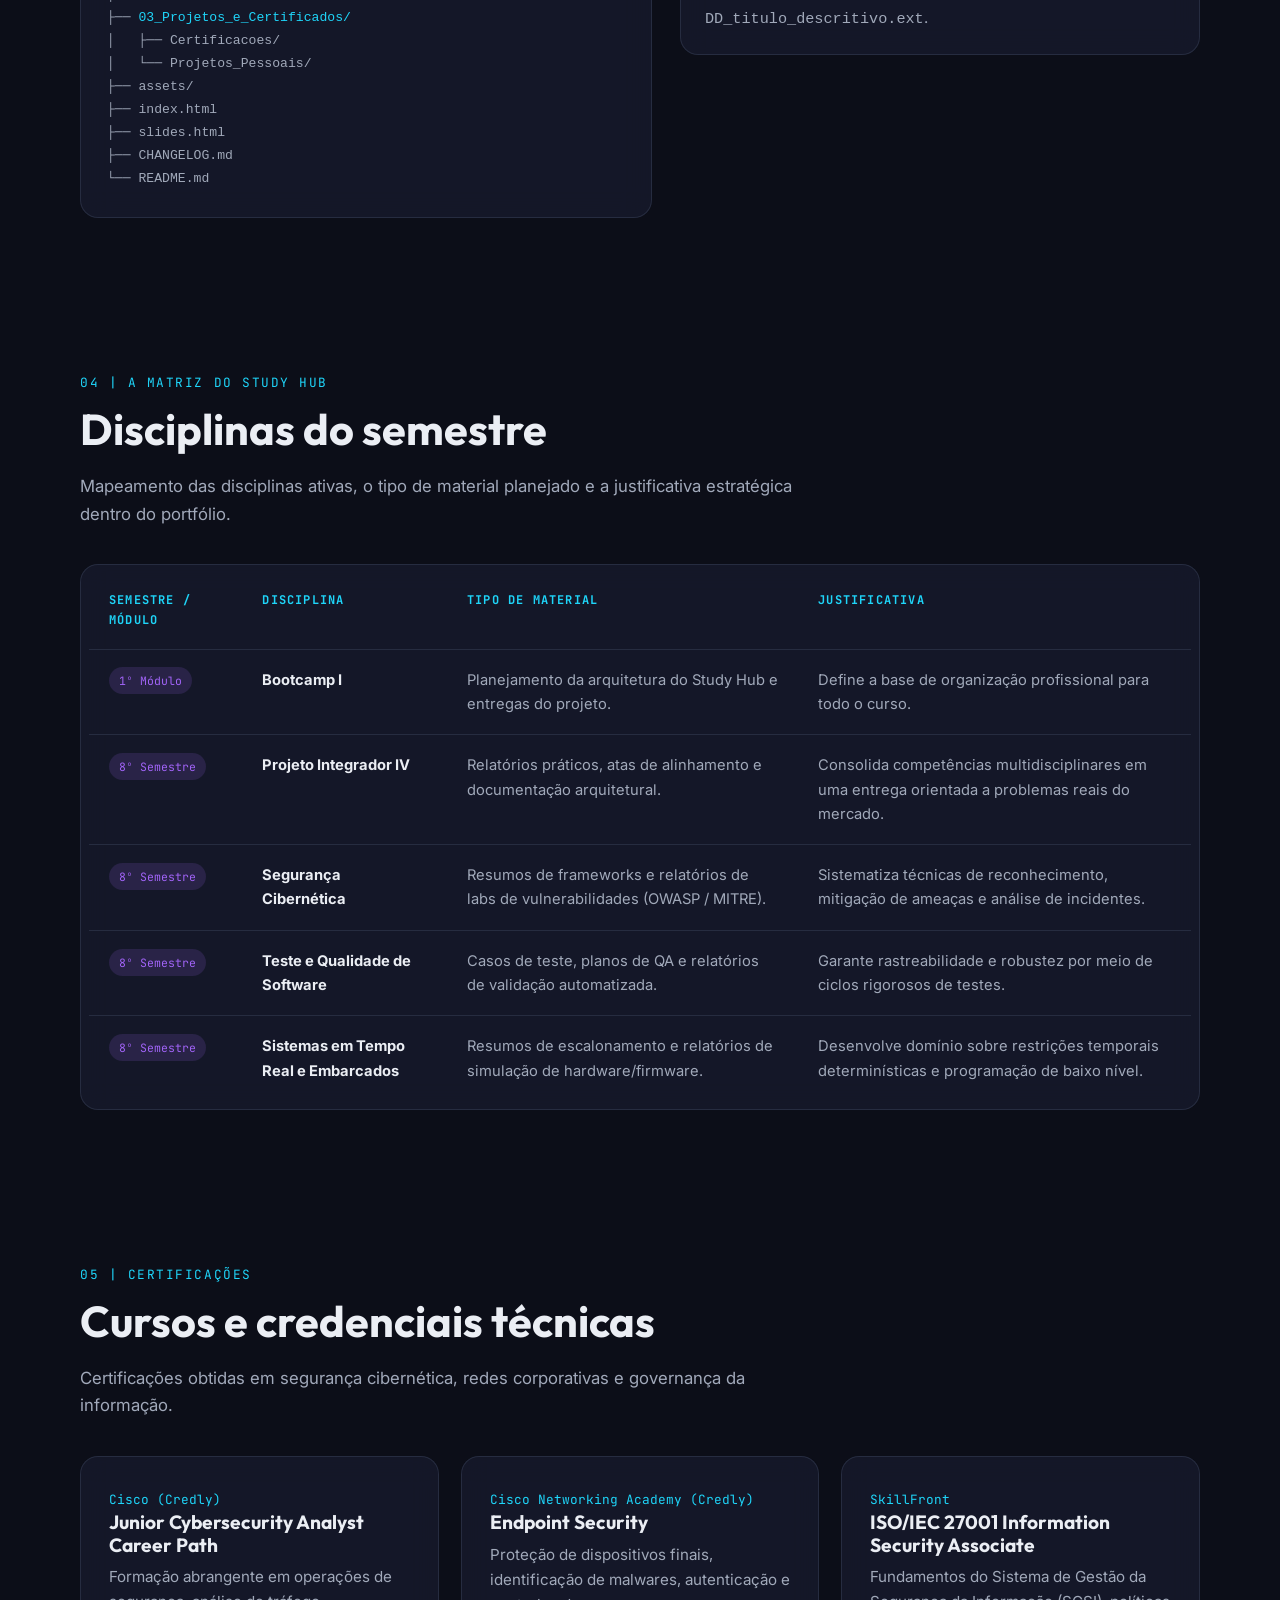
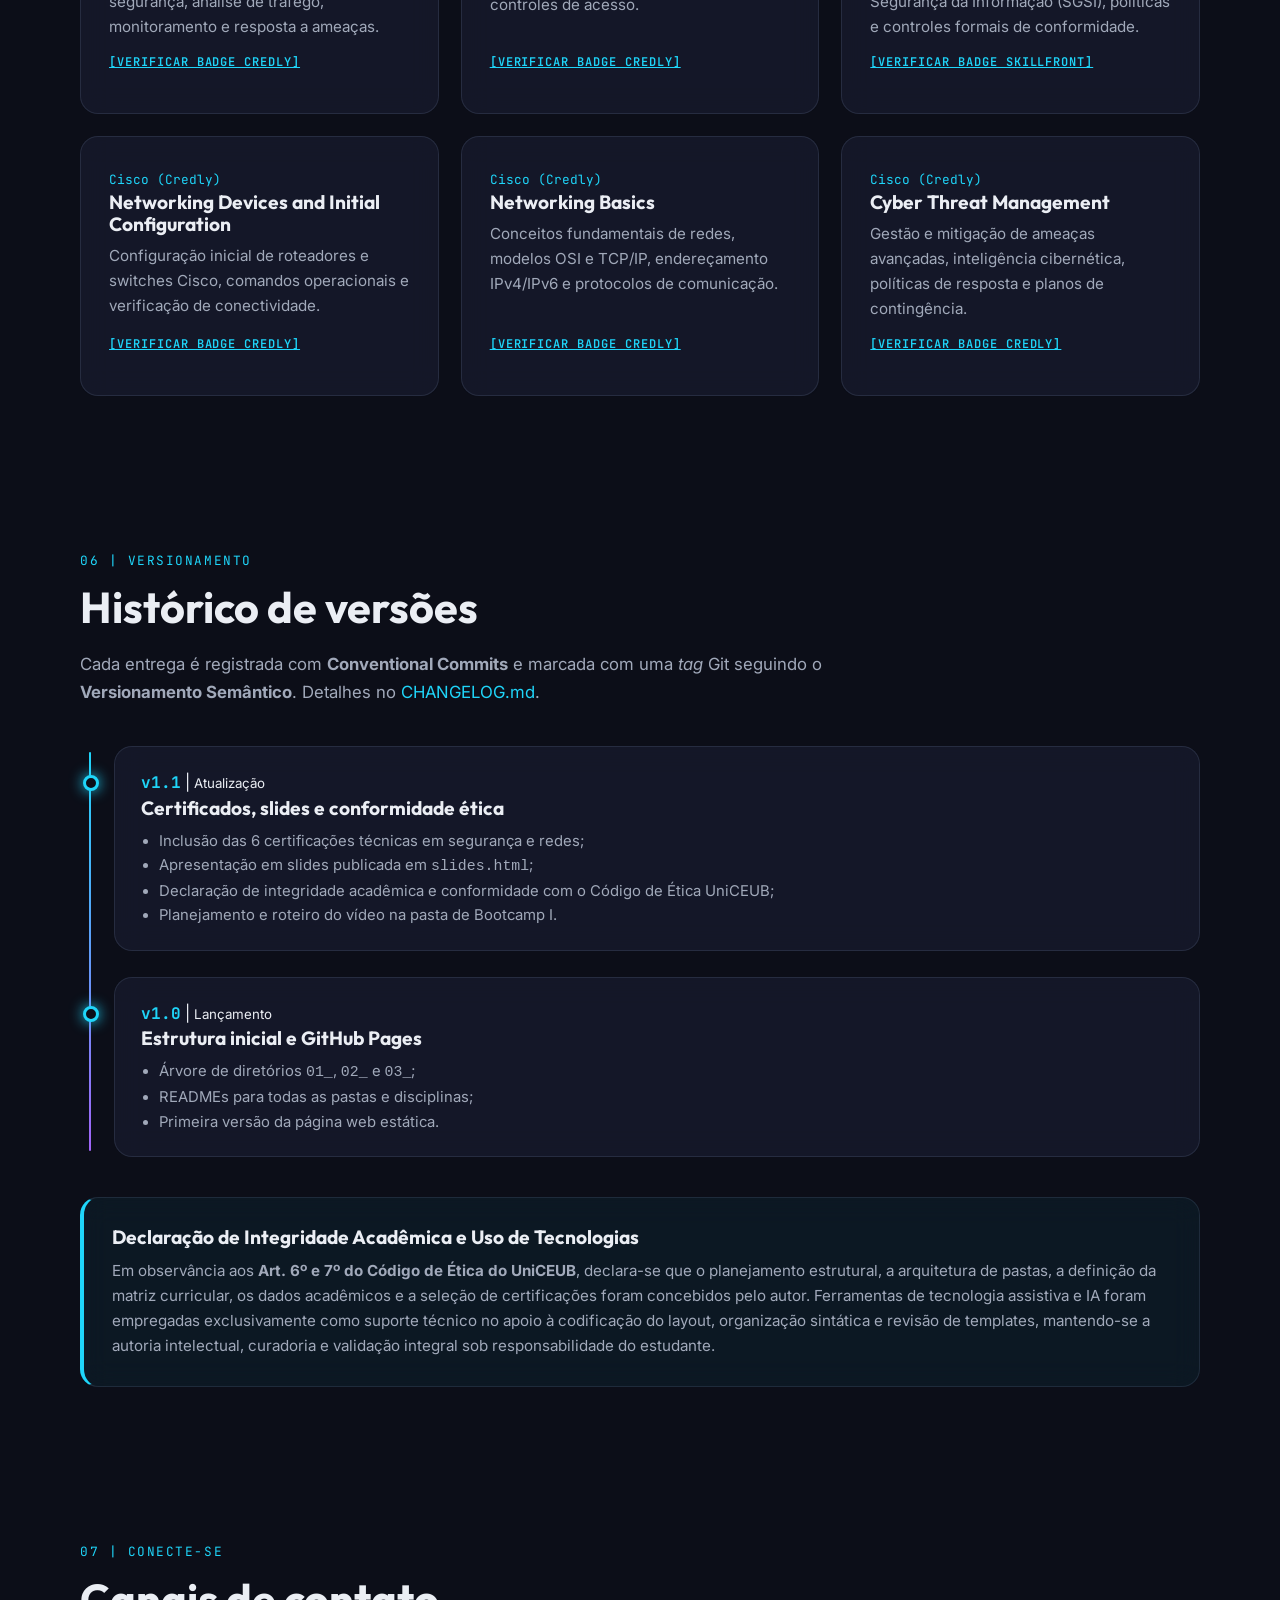
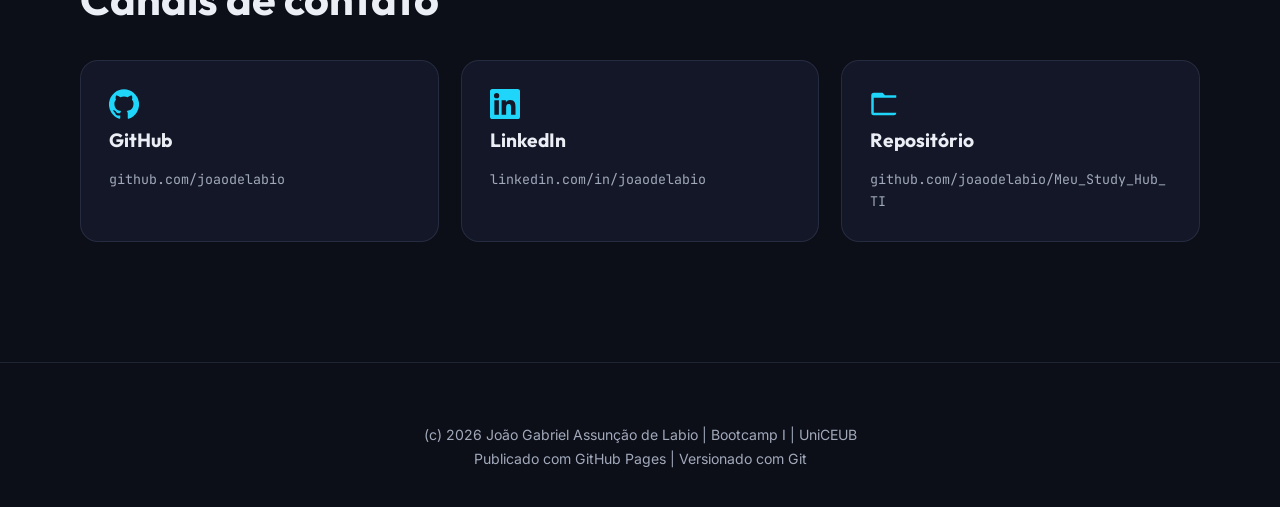
==== commit 9888d416: "docs: adiciona links oficiais de verificacao das badges (Credly e SkillFront)" ====
--- a/index.html
+++ b/index.html
@@ -237,19 +237,19 @@
         <div class="grid-3">
           <article class="glass card cert-card reveal">
             <div>
-              <span class="cert-org">Cisco</span>
+              <span class="cert-org">Cisco (Credly)</span>
               <h3>Junior Cybersecurity Analyst Career Path</h3>
               <p>Formação abrangente em operações de segurança, análise de tráfego, monitoramento e resposta a ameaças.</p>
             </div>
-            <span class="tag-indicator">[SEGURANÇA]</span>
-          </article>
-          <article class="glass card cert-card reveal">
-            <div>
-              <span class="cert-org">Cisco Networking Academy</span>
+            <a href="https://www.credly.com/badges/2a23f8d8-a724-4d16-84aa-127452d91d58" target="_blank" rel="noopener" class="tag-indicator" style="text-decoration:underline;">[Verificar Badge Credly]</a>
+          </article>
+          <article class="glass card cert-card reveal">
+            <div>
+              <span class="cert-org">Cisco Networking Academy (Credly)</span>
               <h3>Endpoint Security</h3>
               <p>Proteção de dispositivos finais, identificação de malwares, autenticação e controles de acesso.</p>
             </div>
-            <span class="tag-indicator">[DEFESA]</span>
+            <a href="https://www.credly.com/badges/8ebada87-426a-4f66-b1ca-674176a88ca8" target="_blank" rel="noopener" class="tag-indicator" style="text-decoration:underline;">[Verificar Badge Credly]</a>
           </article>
           <article class="glass card cert-card reveal">
             <div>
@@ -257,31 +257,31 @@
               <h3>ISO/IEC 27001 Information Security Associate</h3>
               <p>Fundamentos do Sistema de Gestão da Segurança da Informação (SGSI), políticas e controles formais de conformidade.</p>
             </div>
-            <span class="tag-indicator">[GOVERNANÇA]</span>
-          </article>
-          <article class="glass card cert-card reveal">
-            <div>
-              <span class="cert-org">Cisco</span>
+            <a href="https://www.skillfront.com/Badges/47134966364076" target="_blank" rel="noopener" class="tag-indicator" style="text-decoration:underline;">[Verificar Badge SkillFront]</a>
+          </article>
+          <article class="glass card cert-card reveal">
+            <div>
+              <span class="cert-org">Cisco (Credly)</span>
               <h3>Networking Devices and Initial Configuration</h3>
               <p>Configuração inicial de roteadores e switches Cisco, comandos operacionais e verificação de conectividade.</p>
             </div>
-            <span class="tag-indicator">[REDES]</span>
-          </article>
-          <article class="glass card cert-card reveal">
-            <div>
-              <span class="cert-org">Cisco</span>
+            <a href="https://www.credly.com/badges/fadc7e8c-0eb1-47b3-8aa8-27eec1027c54" target="_blank" rel="noopener" class="tag-indicator" style="text-decoration:underline;">[Verificar Badge Credly]</a>
+          </article>
+          <article class="glass card cert-card reveal">
+            <div>
+              <span class="cert-org">Cisco (Credly)</span>
               <h3>Networking Basics</h3>
               <p>Conceitos fundamentais de redes, modelos OSI e TCP/IP, endereçamento IPv4/IPv6 e protocolos de comunicação.</p>
             </div>
-            <span class="tag-indicator">[FUNDAMENTOS]</span>
-          </article>
-          <article class="glass card cert-card reveal">
-            <div>
-              <span class="cert-org">Cisco</span>
+            <a href="https://www.credly.com/badges/0df0672b-ef63-4031-80f8-2b11eaa8a258" target="_blank" rel="noopener" class="tag-indicator" style="text-decoration:underline;">[Verificar Badge Credly]</a>
+          </article>
+          <article class="glass card cert-card reveal">
+            <div>
+              <span class="cert-org">Cisco (Credly)</span>
               <h3>Cyber Threat Management</h3>
               <p>Gestão e mitigação de ameaças avançadas, inteligência cibernética, políticas de resposta e planos de contingência.</p>
             </div>
-            <span class="tag-indicator">[AMEAÇAS]</span>
+            <a href="https://www.credly.com/badges/b984d266-1af2-4c99-946c-1b99151f79cf" target="_blank" rel="noopener" class="tag-indicator" style="text-decoration:underline;">[Verificar Badge Credly]</a>
           </article>
         </div>
       </div>
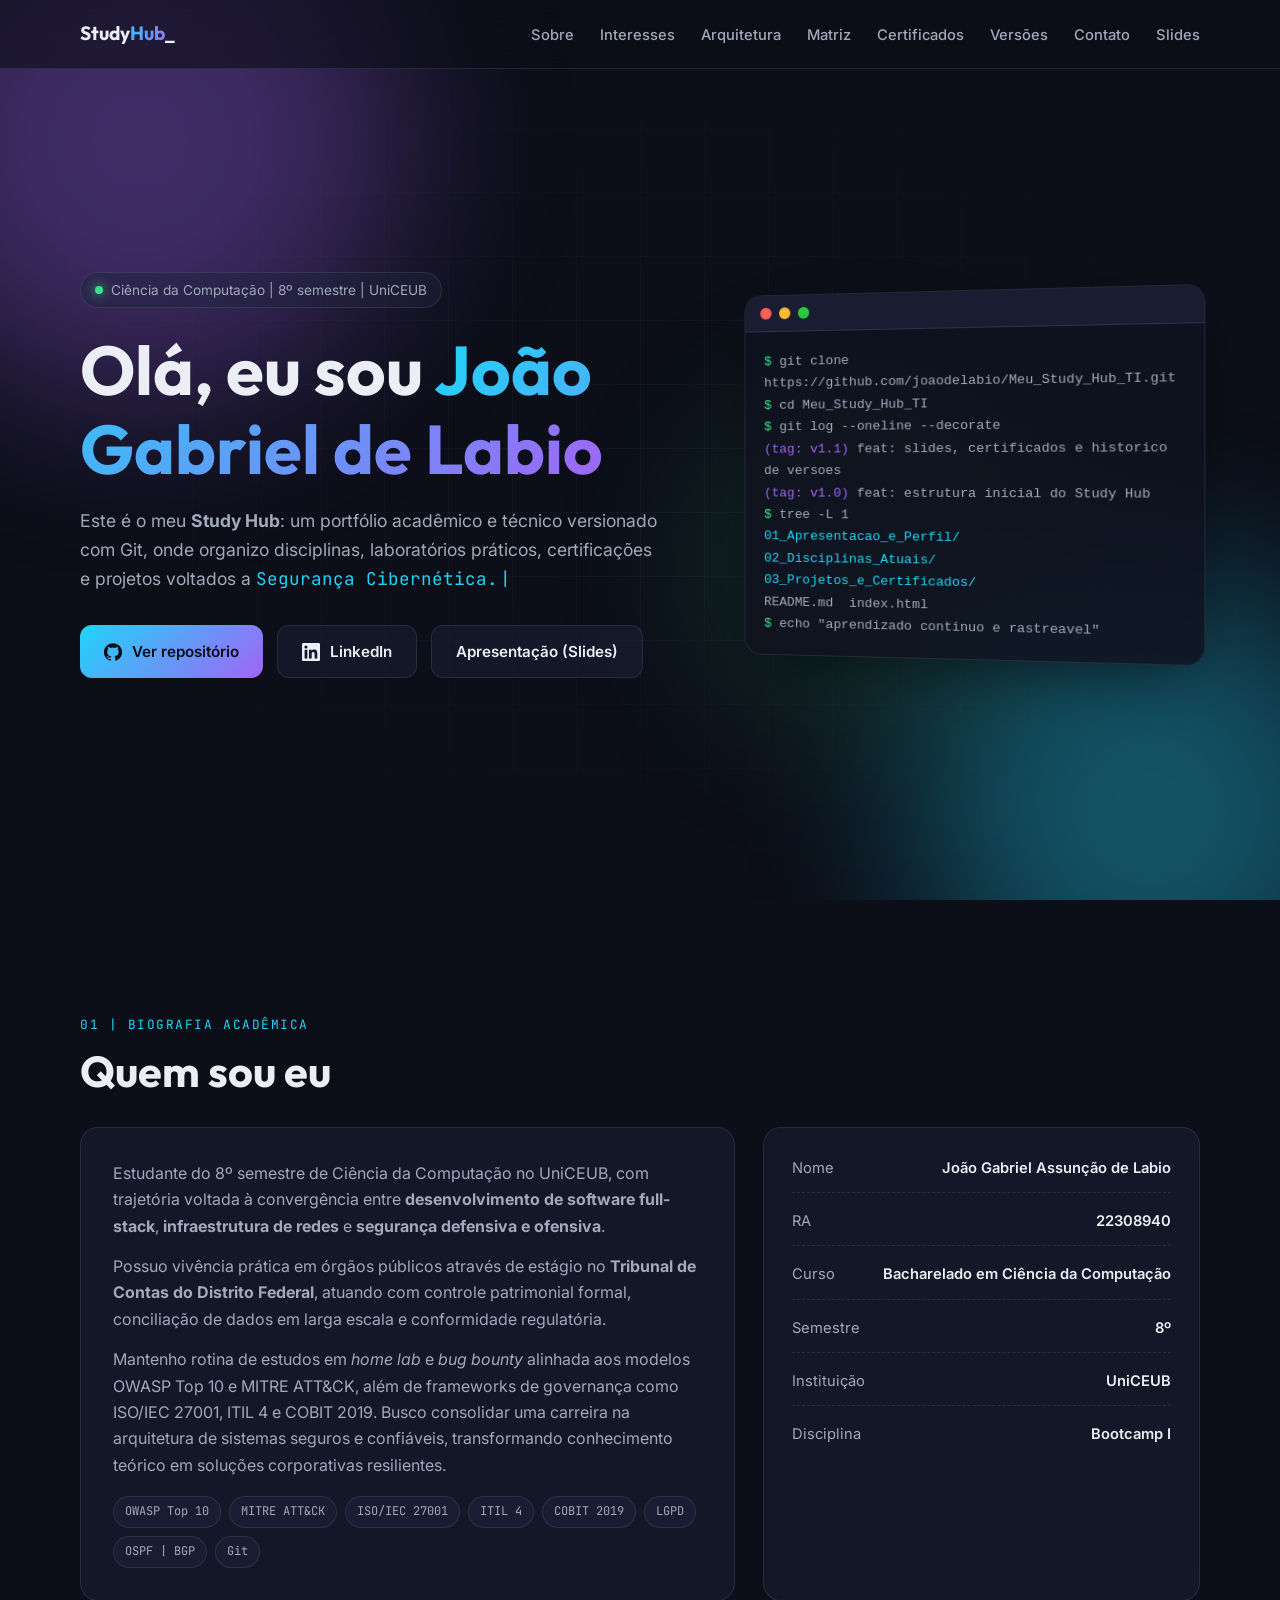
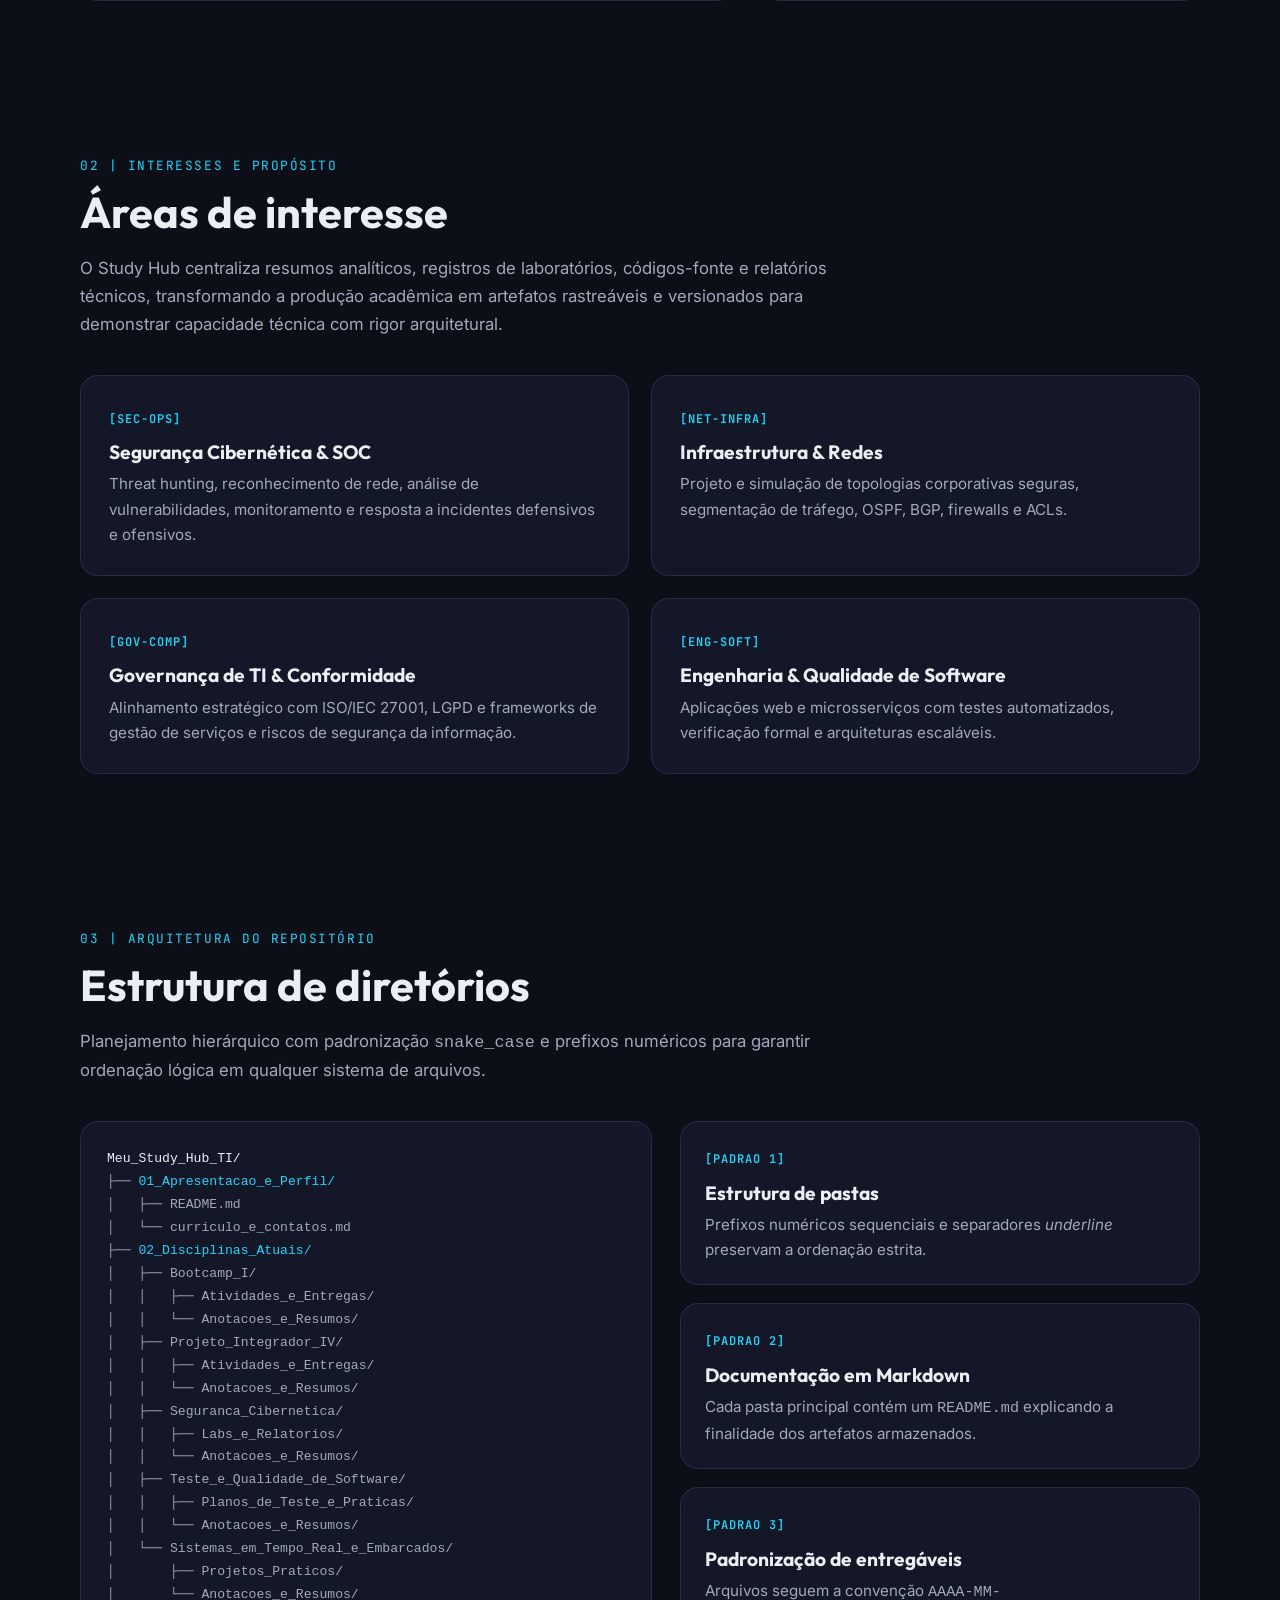
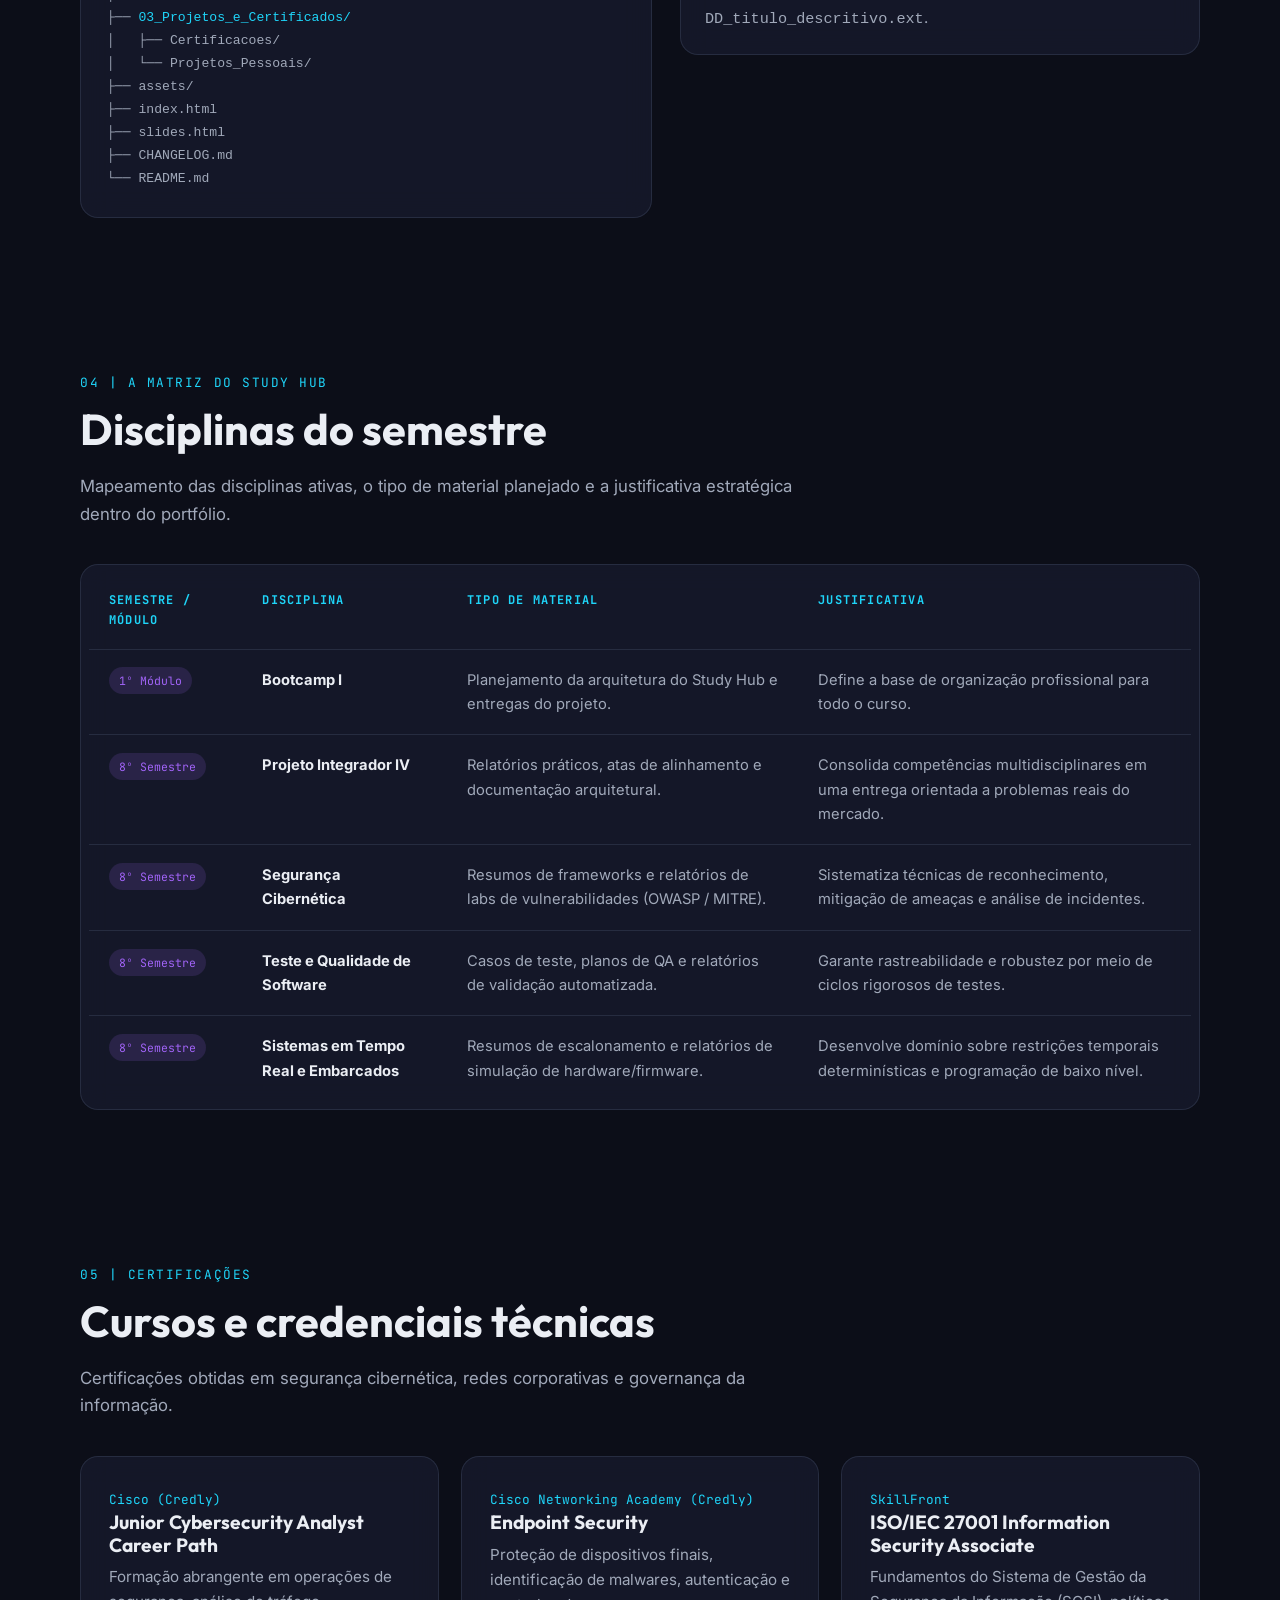
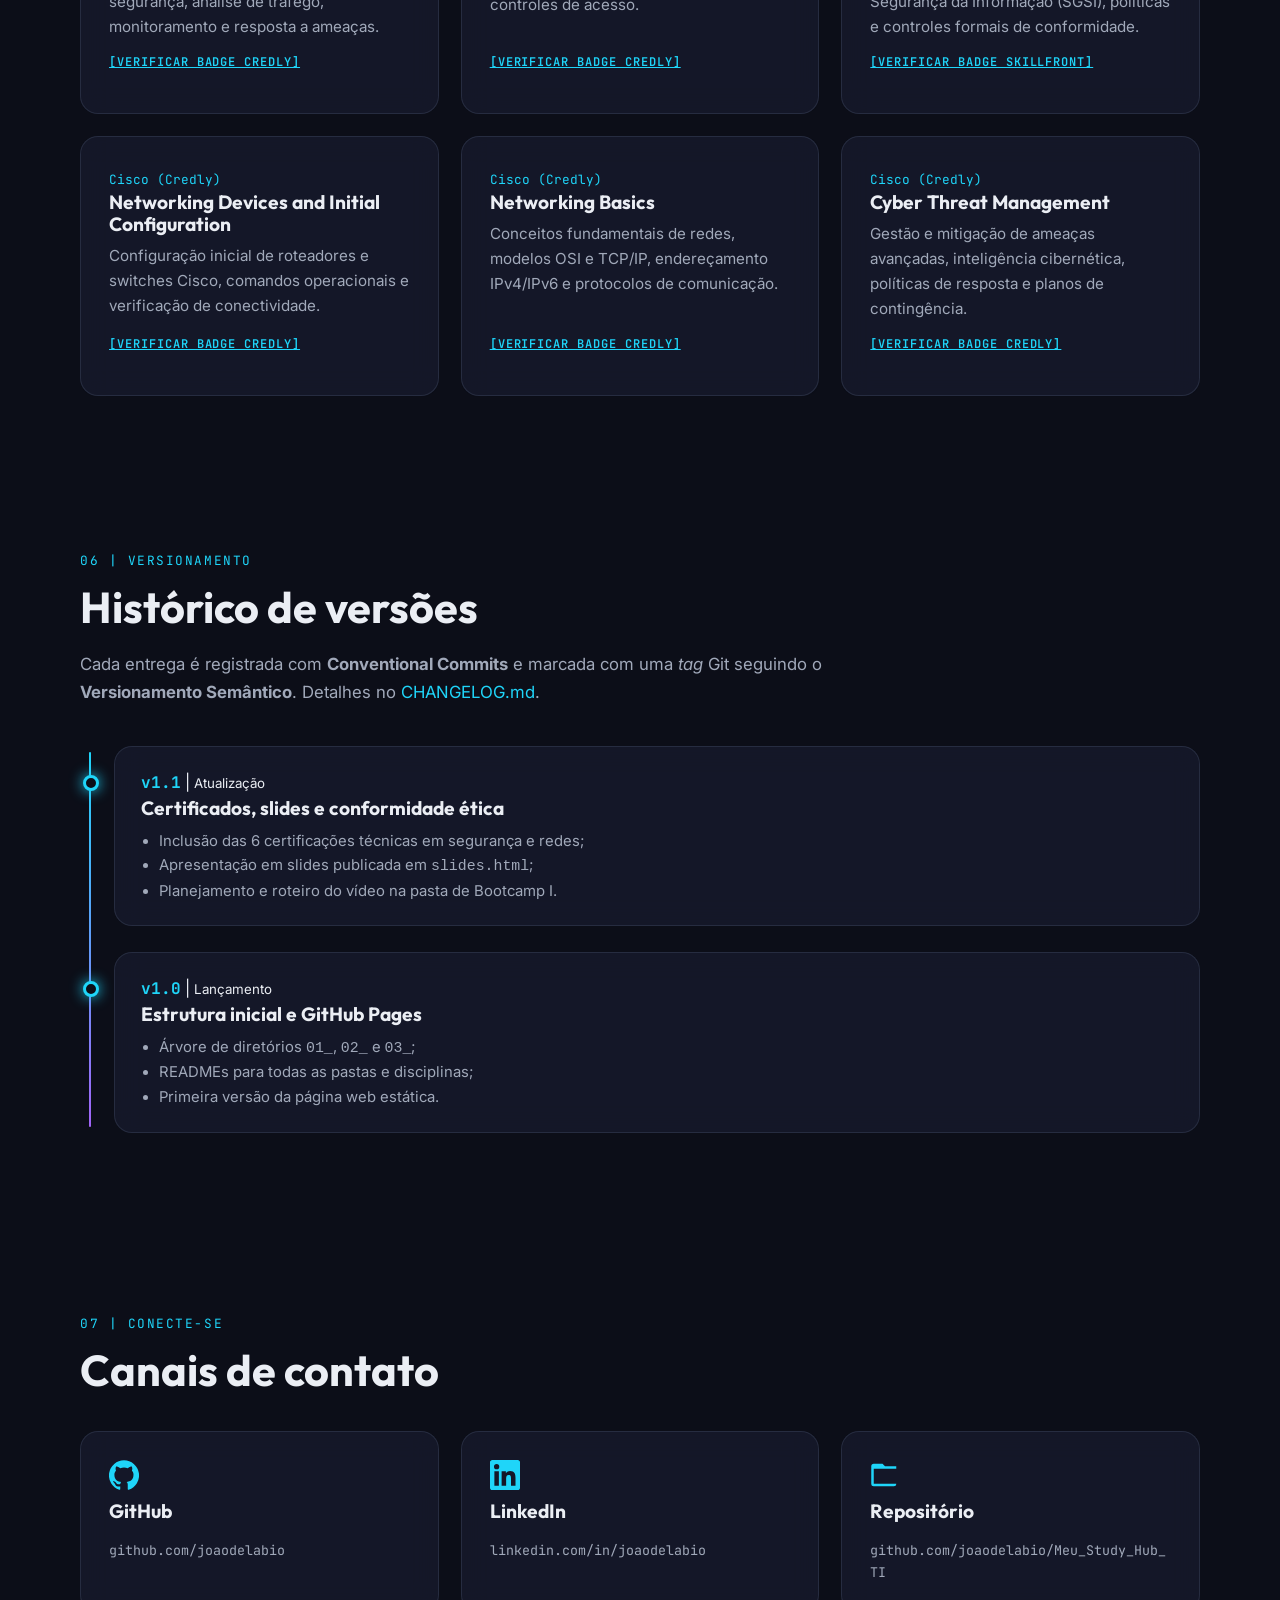
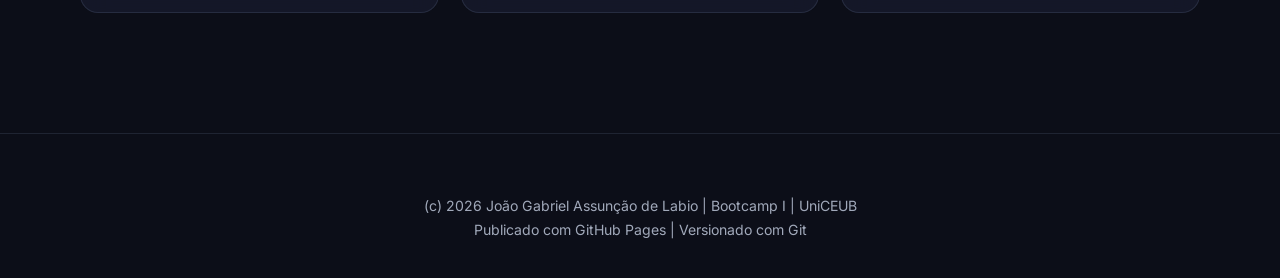
==== commit c951390a: "fix: ajustes" ====
--- a/index.html
+++ b/index.html
@@ -1,20 +1,26 @@
 <!DOCTYPE html>
 <html lang="pt-BR">
+
 <head>
   <meta charset="UTF-8">
   <meta name="viewport" content="width=device-width, initial-scale=1.0">
   <title>Study Hub - João Gabriel de Labio | Ciência da Computação UniCEUB</title>
-  <meta name="description" content="Study Hub de João Gabriel Assunção de Labio: portfólio acadêmico e profissional versionado com Git, reunindo disciplinas, laboratórios de segurança cibernética, projetos e certificações.">
+  <meta name="description"
+    content="Study Hub de João Gabriel Assunção de Labio: portfólio acadêmico e profissional versionado com Git, reunindo disciplinas, laboratórios de segurança cibernética, projetos e certificações.">
   <meta name="author" content="João Gabriel Assunção de Labio">
   <meta property="og:title" content="Study Hub - João Gabriel de Labio">
-  <meta property="og:description" content="Portfólio acadêmico e profissional versionado - Segurança, Redes, Governança de TI e Engenharia de Software.">
+  <meta property="og:description"
+    content="Portfólio acadêmico e profissional versionado - Segurança, Redes, Governança de TI e Engenharia de Software.">
   <meta property="og:type" content="website">
   <link rel="icon" href="assets/img/favicon.svg" type="image/svg+xml">
   <link rel="preconnect" href="https://fonts.googleapis.com">
   <link rel="preconnect" href="https://fonts.gstatic.com" crossorigin>
-  <link href="https://fonts.googleapis.com/css2?family=Inter:wght@400;500;600;700&family=JetBrains+Mono:wght@400;600&family=Outfit:wght@500;700;800&display=swap" rel="stylesheet">
+  <link
+    href="https://fonts.googleapis.com/css2?family=Inter:wght@400;500;600;700&family=JetBrains+Mono:wght@400;600&family=Outfit:wght@500;700;800&display=swap"
+    rel="stylesheet">
   <link rel="stylesheet" href="assets/css/style.css">
 </head>
+
 <body>
   <div class="bg-orbs" aria-hidden="true"><span></span><span></span><span></span></div>
   <div class="bg-grid" aria-hidden="true"></div>
@@ -45,14 +51,23 @@
           <span class="badge"><span class="dot"></span> Ciência da Computação | 8º semestre | UniCEUB</span>
           <h1>Olá, eu sou <span class="gradient-text">João Gabriel de Labio</span></h1>
           <p>Este é o meu <strong>Study Hub</strong>: um portfólio acadêmico e técnico versionado com Git, onde organizo
-            disciplinas, laboratórios práticos, certificações e projetos voltados a <span class="typed" id="typed"></span></p>
+            disciplinas, laboratórios práticos, certificações e projetos voltados a <span class="typed"
+              id="typed"></span></p>
           <div class="cta">
-            <a class="btn btn-primary" id="btn-github" href="https://github.com/joaodelabio/Meu_Study_Hub_TI" target="_blank" rel="noopener">
-              <svg viewBox="0 0 24 24"><path d="M12 .3a12 12 0 0 0-3.8 23.4c.6.1.8-.3.8-.6v-2c-3.3.7-4-1.6-4-1.6-.6-1.4-1.4-1.8-1.4-1.8-1-.7.1-.7.1-.7 1.2 0 1.9 1.2 1.9 1.2 1 1.8 2.8 1.3 3.5 1 0-.8.4-1.3.7-1.6-2.7-.3-5.5-1.3-5.5-6 0-1.2.5-2.3 1.3-3.1-.2-.4-.6-1.6 0-3.2 0 0 1-.3 3.4 1.2a11.5 11.5 0 0 1 6 0c2.3-1.5 3.3-1.2 3.3-1.2.6 1.6.2 2.8 0 3.2.9.8 1.3 1.9 1.3 3.2 0 4.6-2.8 5.6-5.5 5.9.5.4.9 1 .9 2.2v3.3c0 .3.1.7.8.6A12 12 0 0 0 12 .3"/></svg>
+            <a class="btn btn-primary" id="btn-github" href="https://github.com/joaodelabio/Meu_Study_Hub_TI"
+              target="_blank" rel="noopener">
+              <svg viewBox="0 0 24 24">
+                <path
+                  d="M12 .3a12 12 0 0 0-3.8 23.4c.6.1.8-.3.8-.6v-2c-3.3.7-4-1.6-4-1.6-.6-1.4-1.4-1.8-1.4-1.8-1-.7.1-.7.1-.7 1.2 0 1.9 1.2 1.9 1.2 1 1.8 2.8 1.3 3.5 1 0-.8.4-1.3.7-1.6-2.7-.3-5.5-1.3-5.5-6 0-1.2.5-2.3 1.3-3.1-.2-.4-.6-1.6 0-3.2 0 0 1-.3 3.4 1.2a11.5 11.5 0 0 1 6 0c2.3-1.5 3.3-1.2 3.3-1.2.6 1.6.2 2.8 0 3.2.9.8 1.3 1.9 1.3 3.2 0 4.6-2.8 5.6-5.5 5.9.5.4.9 1 .9 2.2v3.3c0 .3.1.7.8.6A12 12 0 0 0 12 .3" />
+              </svg>
               Ver repositório
             </a>
-            <a class="btn" id="btn-linkedin" href="https://www.linkedin.com/in/joaodelabio" target="_blank" rel="noopener">
-              <svg viewBox="0 0 24 24"><path d="M20.4 20.5h-3.6v-5.6c0-1.3 0-3-1.8-3s-2.1 1.4-2.1 2.9v5.7H9.3V9h3.4v1.6c.5-.9 1.6-1.8 3.4-1.8 3.6 0 4.3 2.4 4.3 5.5v6.2zM5.3 7.4a2.1 2.1 0 1 1 0-4.2 2.1 2.1 0 0 1 0 4.2zm1.8 13.1H3.5V9h3.6v11.5zM22.2 0H1.8C.8 0 0 .8 0 1.7v20.6c0 .9.8 1.7 1.8 1.7h20.4c1 0 1.8-.8 1.8-1.7V1.7C24 .8 23.2 0 22.2 0z"/></svg>
+            <a class="btn" id="btn-linkedin" href="https://www.linkedin.com/in/joaodelabio" target="_blank"
+              rel="noopener">
+              <svg viewBox="0 0 24 24">
+                <path
+                  d="M20.4 20.5h-3.6v-5.6c0-1.3 0-3-1.8-3s-2.1 1.4-2.1 2.9v5.7H9.3V9h3.4v1.6c.5-.9 1.6-1.8 3.4-1.8 3.6 0 4.3 2.4 4.3 5.5v6.2zM5.3 7.4a2.1 2.1 0 1 1 0-4.2 2.1 2.1 0 0 1 0 4.2zm1.8 13.1H3.5V9h3.6v11.5zM22.2 0H1.8C.8 0 0 .8 0 1.7v20.6c0 .9.8 1.7 1.8 1.7h20.4c1 0 1.8-.8 1.8-1.7V1.7C24 .8 23.2 0 22.2 0z" />
+              </svg>
               LinkedIn
             </a>
             <a class="btn" id="btn-slides" href="slides.html">Apresentação (Slides)</a>
@@ -61,7 +76,7 @@
 
         <div class="terminal" aria-label="Terminal ilustrativo com comandos git">
           <div class="terminal-bar"><i></i><i></i><i></i></div>
-<pre><span class="c">$</span> git clone https://github.com/joaodelabio/Meu_Study_Hub_TI.git
+          <pre><span class="c">$</span> git clone https://github.com/joaodelabio/Meu_Study_Hub_TI.git
 <span class="c">$</span> cd Meu_Study_Hub_TI
 <span class="c">$</span> git log --oneline --decorate
 <span class="k">(tag: v1.1)</span> feat: slides, certificados e historico de versoes
@@ -84,14 +99,20 @@
           <div class="glass about-text reveal">
             <p>Estudante do 8º semestre de Ciência da Computação no UniCEUB, com trajetória voltada à convergência entre
               <strong>desenvolvimento de software full-stack</strong>, <strong>infraestrutura de redes</strong> e
-              <strong>segurança defensiva e ofensiva</strong>.</p>
-            <p>Possuo vivência prática em órgãos públicos através de estágio no <strong>Tribunal de Contas do Distrito Federal</strong>,
-              atuando com controle patrimonial formal, conciliação de dados em larga escala e conformidade regulatória.</p>
-            <p>Mantenho rotina de estudos em <em>home lab</em> e <em>bug bounty</em> alinhada aos modelos OWASP Top 10 e MITRE ATT&amp;CK,
+              <strong>segurança defensiva e ofensiva</strong>.
+            </p>
+            <p>Possuo vivência prática em órgãos públicos através de estágio no <strong>Tribunal de Contas do Distrito
+                Federal</strong>,
+              atuando com controle patrimonial formal, conciliação de dados em larga escala e conformidade regulatória.
+            </p>
+            <p>Mantenho rotina de estudos em <em>home lab</em> e <em>bug bounty</em> alinhada aos modelos OWASP Top 10 e
+              MITRE ATT&amp;CK,
               além de frameworks de governança como ISO/IEC 27001, ITIL 4 e COBIT 2019. Busco consolidar uma carreira na
-              arquitetura de sistemas seguros e confiáveis, transformando conhecimento teórico em soluções corporativas resilientes.</p>
+              arquitetura de sistemas seguros e confiáveis, transformando conhecimento teórico em soluções corporativas
+              resilientes.</p>
             <div class="chips">
-              <span class="chip">OWASP Top 10</span><span class="chip">MITRE ATT&amp;CK</span><span class="chip">ISO/IEC 27001</span>
+              <span class="chip">OWASP Top 10</span><span class="chip">MITRE ATT&amp;CK</span><span class="chip">ISO/IEC
+                27001</span>
               <span class="chip">ITIL 4</span><span class="chip">COBIT 2019</span><span class="chip">LGPD</span>
               <span class="chip">OSPF | BGP</span><span class="chip">Git</span>
             </div>
@@ -112,28 +133,34 @@
       <div class="container">
         <span class="section-tag reveal">02 | Interesses e propósito</span>
         <h2 class="reveal">Áreas de interesse</h2>
-        <p class="lead reveal">O Study Hub centraliza resumos analíticos, registros de laboratórios, códigos-fonte e relatórios técnicos,
-          transformando a produção acadêmica em artefatos rastreáveis e versionados para demonstrar capacidade técnica com rigor arquitetural.</p>
+        <p class="lead reveal">O Study Hub centraliza resumos analíticos, registros de laboratórios, códigos-fonte e
+          relatórios técnicos,
+          transformando a produção acadêmica em artefatos rastreáveis e versionados para demonstrar capacidade técnica
+          com rigor arquitetural.</p>
         <div class="grid-2">
           <article class="glass card reveal">
             <span class="tag-indicator">[SEC-OPS]</span>
             <h3>Segurança Cibernética &amp; SOC</h3>
-            <p>Threat hunting, reconhecimento de rede, análise de vulnerabilidades, monitoramento e resposta a incidentes defensivos e ofensivos.</p>
+            <p>Threat hunting, reconhecimento de rede, análise de vulnerabilidades, monitoramento e resposta a
+              incidentes defensivos e ofensivos.</p>
           </article>
           <article class="glass card reveal">
             <span class="tag-indicator">[NET-INFRA]</span>
             <h3>Infraestrutura &amp; Redes</h3>
-            <p>Projeto e simulação de topologias corporativas seguras, segmentação de tráfego, OSPF, BGP, firewalls e ACLs.</p>
+            <p>Projeto e simulação de topologias corporativas seguras, segmentação de tráfego, OSPF, BGP, firewalls e
+              ACLs.</p>
           </article>
           <article class="glass card reveal">
             <span class="tag-indicator">[GOV-COMP]</span>
             <h3>Governança de TI &amp; Conformidade</h3>
-            <p>Alinhamento estratégico com ISO/IEC 27001, LGPD e frameworks de gestão de serviços e riscos de segurança da informação.</p>
+            <p>Alinhamento estratégico com ISO/IEC 27001, LGPD e frameworks de gestão de serviços e riscos de segurança
+              da informação.</p>
           </article>
           <article class="glass card reveal">
             <span class="tag-indicator">[ENG-SOFT]</span>
             <h3>Engenharia &amp; Qualidade de Software</h3>
-            <p>Aplicações web e microsserviços com testes automatizados, verificação formal e arquiteturas escaláveis.</p>
+            <p>Aplicações web e microsserviços com testes automatizados, verificação formal e arquiteturas escaláveis.
+            </p>
           </article>
         </div>
       </div>
@@ -143,11 +170,12 @@
       <div class="container">
         <span class="section-tag reveal">03 | Arquitetura do repositório</span>
         <h2 class="reveal">Estrutura de diretórios</h2>
-        <p class="lead reveal">Planejamento hierárquico com padronização <code>snake_case</code> e prefixos numéricos para garantir ordenação lógica
+        <p class="lead reveal">Planejamento hierárquico com padronização <code>snake_case</code> e prefixos numéricos
+          para garantir ordenação lógica
           em qualquer sistema de arquivos.</p>
         <div class="arch-grid">
           <div class="glass tree reveal">
-<pre><span class="f">Meu_Study_Hub_TI/</span>
+            <pre><span class="f">Meu_Study_Hub_TI/</span>
 ├── <a href="https://github.com/joaodelabio/Meu_Study_Hub_TI/tree/main/01_Apresentacao_e_Perfil" target="_blank" rel="noopener">01_Apresentacao_e_Perfil/</a>
 │   ├── README.md
 │   └── curriculo_e_contatos.md
@@ -185,7 +213,8 @@
             <article class="glass card reveal">
               <span class="tag-indicator">[PADRAO 2]</span>
               <h3>Documentação em Markdown</h3>
-              <p>Cada pasta principal contém um <code>README.md</code> explicando a finalidade dos artefatos armazenados.</p>
+              <p>Cada pasta principal contém um <code>README.md</code> explicando a finalidade dos artefatos
+                armazenados.</p>
             </article>
             <article class="glass card reveal">
               <span class="tag-indicator">[PADRAO 3]</span>
@@ -201,28 +230,50 @@
       <div class="container">
         <span class="section-tag reveal">04 | A matriz do Study Hub</span>
         <h2 class="reveal">Disciplinas do semestre</h2>
-        <p class="lead reveal">Mapeamento das disciplinas ativas, o tipo de material planejado e a justificativa estratégica dentro do portfólio.</p>
+        <p class="lead reveal">Mapeamento das disciplinas ativas, o tipo de material planejado e a justificativa
+          estratégica dentro do portfólio.</p>
         <div class="glass table-wrap reveal">
           <table>
             <thead>
-              <tr><th>Semestre / Módulo</th><th>Disciplina</th><th>Tipo de material</th><th>Justificativa</th></tr>
+              <tr>
+                <th>Semestre / Módulo</th>
+                <th>Disciplina</th>
+                <th>Tipo de material</th>
+                <th>Justificativa</th>
+              </tr>
             </thead>
             <tbody>
-              <tr><td><span class="pill">1º Módulo</span></td><td><strong>Bootcamp I</strong></td>
+              <tr>
+                <td><span class="pill">1º Módulo</span></td>
+                <td><strong>Bootcamp I</strong></td>
                 <td>Planejamento da arquitetura do Study Hub e entregas do projeto.</td>
-                <td>Define a base de organização profissional para todo o curso.</td></tr>
-              <tr><td><span class="pill">8º Semestre</span></td><td><strong>Projeto Integrador IV</strong></td>
+                <td>Define a base de organização profissional para todo o curso.</td>
+              </tr>
+              <tr>
+                <td><span class="pill">8º Semestre</span></td>
+                <td><strong>Projeto Integrador IV</strong></td>
                 <td>Relatórios práticos, atas de alinhamento e documentação arquitetural.</td>
-                <td>Consolida competências multidisciplinares em uma entrega orientada a problemas reais do mercado.</td></tr>
-              <tr><td><span class="pill">8º Semestre</span></td><td><strong>Segurança Cibernética</strong></td>
+                <td>Consolida competências multidisciplinares em uma entrega orientada a problemas reais do mercado.
+                </td>
+              </tr>
+              <tr>
+                <td><span class="pill">8º Semestre</span></td>
+                <td><strong>Segurança Cibernética</strong></td>
                 <td>Resumos de frameworks e relatórios de labs de vulnerabilidades (OWASP / MITRE).</td>
-                <td>Sistematiza técnicas de reconhecimento, mitigação de ameaças e análise de incidentes.</td></tr>
-              <tr><td><span class="pill">8º Semestre</span></td><td><strong>Teste e Qualidade de Software</strong></td>
+                <td>Sistematiza técnicas de reconhecimento, mitigação de ameaças e análise de incidentes.</td>
+              </tr>
+              <tr>
+                <td><span class="pill">8º Semestre</span></td>
+                <td><strong>Teste e Qualidade de Software</strong></td>
                 <td>Casos de teste, planos de QA e relatórios de validação automatizada.</td>
-                <td>Garante rastreabilidade e robustez por meio de ciclos rigorosos de testes.</td></tr>
-              <tr><td><span class="pill">8º Semestre</span></td><td><strong>Sistemas em Tempo Real e Embarcados</strong></td>
+                <td>Garante rastreabilidade e robustez por meio de ciclos rigorosos de testes.</td>
+              </tr>
+              <tr>
+                <td><span class="pill">8º Semestre</span></td>
+                <td><strong>Sistemas em Tempo Real e Embarcados</strong></td>
                 <td>Resumos de escalonamento e relatórios de simulação de hardware/firmware.</td>
-                <td>Desenvolve domínio sobre restrições temporais determinísticas e programação de baixo nível.</td></tr>
+                <td>Desenvolve domínio sobre restrições temporais determinísticas e programação de baixo nível.</td>
+              </tr>
             </tbody>
           </table>
         </div>
@@ -233,15 +284,18 @@
       <div class="container">
         <span class="section-tag reveal">05 | Certificações</span>
         <h2 class="reveal">Cursos e credenciais técnicas</h2>
-        <p class="lead reveal">Certificações obtidas em segurança cibernética, redes corporativas e governança da informação.</p>
+        <p class="lead reveal">Certificações obtidas em segurança cibernética, redes corporativas e governança da
+          informação.</p>
         <div class="grid-3">
           <article class="glass card cert-card reveal">
             <div>
               <span class="cert-org">Cisco (Credly)</span>
               <h3>Junior Cybersecurity Analyst Career Path</h3>
-              <p>Formação abrangente em operações de segurança, análise de tráfego, monitoramento e resposta a ameaças.</p>
-            </div>
-            <a href="https://www.credly.com/badges/2a23f8d8-a724-4d16-84aa-127452d91d58" target="_blank" rel="noopener" class="tag-indicator" style="text-decoration:underline;">[Verificar Badge Credly]</a>
+              <p>Formação abrangente em operações de segurança, análise de tráfego, monitoramento e resposta a ameaças.
+              </p>
+            </div>
+            <a href="https://www.credly.com/badges/2a23f8d8-a724-4d16-84aa-127452d91d58" target="_blank" rel="noopener"
+              class="tag-indicator" style="text-decoration:underline;">[Verificar Badge Credly]</a>
           </article>
           <article class="glass card cert-card reveal">
             <div>
@@ -249,39 +303,48 @@
               <h3>Endpoint Security</h3>
               <p>Proteção de dispositivos finais, identificação de malwares, autenticação e controles de acesso.</p>
             </div>
-            <a href="https://www.credly.com/badges/8ebada87-426a-4f66-b1ca-674176a88ca8" target="_blank" rel="noopener" class="tag-indicator" style="text-decoration:underline;">[Verificar Badge Credly]</a>
+            <a href="https://www.credly.com/badges/8ebada87-426a-4f66-b1ca-674176a88ca8" target="_blank" rel="noopener"
+              class="tag-indicator" style="text-decoration:underline;">[Verificar Badge Credly]</a>
           </article>
           <article class="glass card cert-card reveal">
             <div>
               <span class="cert-org">SkillFront</span>
               <h3>ISO/IEC 27001 Information Security Associate</h3>
-              <p>Fundamentos do Sistema de Gestão da Segurança da Informação (SGSI), políticas e controles formais de conformidade.</p>
-            </div>
-            <a href="https://www.skillfront.com/Badges/47134966364076" target="_blank" rel="noopener" class="tag-indicator" style="text-decoration:underline;">[Verificar Badge SkillFront]</a>
+              <p>Fundamentos do Sistema de Gestão da Segurança da Informação (SGSI), políticas e controles formais de
+                conformidade.</p>
+            </div>
+            <a href="https://www.skillfront.com/Badges/47134966364076" target="_blank" rel="noopener"
+              class="tag-indicator" style="text-decoration:underline;">[Verificar Badge SkillFront]</a>
           </article>
           <article class="glass card cert-card reveal">
             <div>
               <span class="cert-org">Cisco (Credly)</span>
               <h3>Networking Devices and Initial Configuration</h3>
-              <p>Configuração inicial de roteadores e switches Cisco, comandos operacionais e verificação de conectividade.</p>
-            </div>
-            <a href="https://www.credly.com/badges/fadc7e8c-0eb1-47b3-8aa8-27eec1027c54" target="_blank" rel="noopener" class="tag-indicator" style="text-decoration:underline;">[Verificar Badge Credly]</a>
+              <p>Configuração inicial de roteadores e switches Cisco, comandos operacionais e verificação de
+                conectividade.</p>
+            </div>
+            <a href="https://www.credly.com/badges/fadc7e8c-0eb1-47b3-8aa8-27eec1027c54" target="_blank" rel="noopener"
+              class="tag-indicator" style="text-decoration:underline;">[Verificar Badge Credly]</a>
           </article>
           <article class="glass card cert-card reveal">
             <div>
               <span class="cert-org">Cisco (Credly)</span>
               <h3>Networking Basics</h3>
-              <p>Conceitos fundamentais de redes, modelos OSI e TCP/IP, endereçamento IPv4/IPv6 e protocolos de comunicação.</p>
-            </div>
-            <a href="https://www.credly.com/badges/0df0672b-ef63-4031-80f8-2b11eaa8a258" target="_blank" rel="noopener" class="tag-indicator" style="text-decoration:underline;">[Verificar Badge Credly]</a>
+              <p>Conceitos fundamentais de redes, modelos OSI e TCP/IP, endereçamento IPv4/IPv6 e protocolos de
+                comunicação.</p>
+            </div>
+            <a href="https://www.credly.com/badges/0df0672b-ef63-4031-80f8-2b11eaa8a258" target="_blank" rel="noopener"
+              class="tag-indicator" style="text-decoration:underline;">[Verificar Badge Credly]</a>
           </article>
           <article class="glass card cert-card reveal">
             <div>
               <span class="cert-org">Cisco (Credly)</span>
               <h3>Cyber Threat Management</h3>
-              <p>Gestão e mitigação de ameaças avançadas, inteligência cibernética, políticas de resposta e planos de contingência.</p>
-            </div>
-            <a href="https://www.credly.com/badges/b984d266-1af2-4c99-946c-1b99151f79cf" target="_blank" rel="noopener" class="tag-indicator" style="text-decoration:underline;">[Verificar Badge Credly]</a>
+              <p>Gestão e mitigação de ameaças avançadas, inteligência cibernética, políticas de resposta e planos de
+                contingência.</p>
+            </div>
+            <a href="https://www.credly.com/badges/b984d266-1af2-4c99-946c-1b99151f79cf" target="_blank" rel="noopener"
+              class="tag-indicator" style="text-decoration:underline;">[Verificar Badge Credly]</a>
           </article>
         </div>
       </div>
@@ -291,8 +354,12 @@
       <div class="container">
         <span class="section-tag reveal">06 | Versionamento</span>
         <h2 class="reveal">Histórico de versões</h2>
-        <p class="lead reveal">Cada entrega é registrada com <strong>Conventional Commits</strong> e marcada com uma <em>tag</em> Git seguindo o
-          <strong>Versionamento Semântico</strong>. Detalhes no <a href="https://github.com/joaodelabio/Meu_Study_Hub_TI/blob/main/CHANGELOG.md" target="_blank" rel="noopener">CHANGELOG.md</a>.</p>
+        <p class="lead reveal">Cada entrega é registrada com <strong>Conventional Commits</strong> e marcada com uma
+          <em>tag</em> Git seguindo o
+          <strong>Versionamento Semântico</strong>. Detalhes no <a
+            href="https://github.com/joaodelabio/Meu_Study_Hub_TI/blob/main/CHANGELOG.md" target="_blank"
+            rel="noopener">CHANGELOG.md</a>.
+        </p>
         <div class="timeline">
           <article class="glass tl-item reveal">
             <span class="ver">v1.1</span> | <small>Atualização</small>
@@ -300,7 +367,6 @@
             <ul>
               <li>Inclusão das 6 certificações técnicas em segurança e redes;</li>
               <li>Apresentação em slides publicada em <code>slides.html</code>;</li>
-              <li>Declaração de integridade acadêmica e conformidade com o Código de Ética UniCEUB;</li>
               <li>Planejamento e roteiro do vídeo na pasta de Bootcamp I.</li>
             </ul>
           </article>
@@ -315,10 +381,6 @@
           </article>
         </div>
 
-        <div class="glass ethics-box reveal">
-          <h3>Declaração de Integridade Acadêmica e Uso de Tecnologias</h3>
-          <p>Em observância aos <strong>Art. 6º e 7º do Código de Ética do UniCEUB</strong>, declara-se que o planejamento estrutural, a arquitetura de pastas, a definição da matriz curricular, os dados acadêmicos e a seleção de certificações foram concebidos pelo autor. Ferramentas de tecnologia assistiva e IA foram empregadas exclusivamente como suporte técnico no apoio à codificação do layout, organização sintática e revisão de templates, mantendo-se a autoria intelectual, curadoria e validação integral sob responsabilidade do estudante.</p>
-        </div>
       </div>
     </section>
 
@@ -327,16 +389,27 @@
         <span class="section-tag reveal">07 | Conecte-se</span>
         <h2 class="reveal">Canais de contato</h2>
         <div class="links-grid">
-          <a class="glass card link-card reveal" id="card-github" href="https://github.com/joaodelabio" target="_blank" rel="noopener">
-            <svg viewBox="0 0 24 24"><path d="M12 .3a12 12 0 0 0-3.8 23.4c.6.1.8-.3.8-.6v-2c-3.3.7-4-1.6-4-1.6-.6-1.4-1.4-1.8-1.4-1.8-1-.7.1-.7.1-.7 1.2 0 1.9 1.2 1.9 1.2 1 1.8 2.8 1.3 3.5 1 0-.8.4-1.3.7-1.6-2.7-.3-5.5-1.3-5.5-6 0-1.2.5-2.3 1.3-3.1-.2-.4-.6-1.6 0-3.2 0 0 1-.3 3.4 1.2a11.5 11.5 0 0 1 6 0c2.3-1.5 3.3-1.2 3.3-1.2.6 1.6.2 2.8 0 3.2.9.8 1.3 1.9 1.3 3.2 0 4.6-2.8 5.6-5.5 5.9.5.4.9 1 .9 2.2v3.3c0 .3.1.7.8.6A12 12 0 0 0 12 .3"/></svg>
+          <a class="glass card link-card reveal" id="card-github" href="https://github.com/joaodelabio" target="_blank"
+            rel="noopener">
+            <svg viewBox="0 0 24 24">
+              <path
+                d="M12 .3a12 12 0 0 0-3.8 23.4c.6.1.8-.3.8-.6v-2c-3.3.7-4-1.6-4-1.6-.6-1.4-1.4-1.8-1.4-1.8-1-.7.1-.7.1-.7 1.2 0 1.9 1.2 1.9 1.2 1 1.8 2.8 1.3 3.5 1 0-.8.4-1.3.7-1.6-2.7-.3-5.5-1.3-5.5-6 0-1.2.5-2.3 1.3-3.1-.2-.4-.6-1.6 0-3.2 0 0 1-.3 3.4 1.2a11.5 11.5 0 0 1 6 0c2.3-1.5 3.3-1.2 3.3-1.2.6 1.6.2 2.8 0 3.2.9.8 1.3 1.9 1.3 3.2 0 4.6-2.8 5.6-5.5 5.9.5.4.9 1 .9 2.2v3.3c0 .3.1.7.8.6A12 12 0 0 0 12 .3" />
+            </svg>
             <h3>GitHub</h3><small>github.com/joaodelabio</small>
           </a>
-          <a class="glass card link-card reveal" id="card-linkedin" href="https://www.linkedin.com/in/joaodelabio" target="_blank" rel="noopener">
-            <svg viewBox="0 0 24 24"><path d="M20.4 20.5h-3.6v-5.6c0-1.3 0-3-1.8-3s-2.1 1.4-2.1 2.9v5.7H9.3V9h3.4v1.6c.5-.9 1.6-1.8 3.4-1.8 3.6 0 4.3 2.4 4.3 5.5v6.2zM5.3 7.4a2.1 2.1 0 1 1 0-4.2 2.1 2.1 0 0 1 0 4.2zm1.8 13.1H3.5V9h3.6v11.5zM22.2 0H1.8C.8 0 0 .8 0 1.7v20.6c0 .9.8 1.7 1.8 1.7h20.4c1 0 1.8-.8 1.8-1.7V1.7C24 .8 23.2 0 22.2 0z"/></svg>
+          <a class="glass card link-card reveal" id="card-linkedin" href="https://www.linkedin.com/in/joaodelabio"
+            target="_blank" rel="noopener">
+            <svg viewBox="0 0 24 24">
+              <path
+                d="M20.4 20.5h-3.6v-5.6c0-1.3 0-3-1.8-3s-2.1 1.4-2.1 2.9v5.7H9.3V9h3.4v1.6c.5-.9 1.6-1.8 3.4-1.8 3.6 0 4.3 2.4 4.3 5.5v6.2zM5.3 7.4a2.1 2.1 0 1 1 0-4.2 2.1 2.1 0 0 1 0 4.2zm1.8 13.1H3.5V9h3.6v11.5zM22.2 0H1.8C.8 0 0 .8 0 1.7v20.6c0 .9.8 1.7 1.8 1.7h20.4c1 0 1.8-.8 1.8-1.7V1.7C24 .8 23.2 0 22.2 0z" />
+            </svg>
             <h3>LinkedIn</h3><small>linkedin.com/in/joaodelabio</small>
           </a>
-          <a class="glass card link-card reveal" id="card-repo" href="https://github.com/joaodelabio/Meu_Study_Hub_TI" target="_blank" rel="noopener">
-            <svg viewBox="0 0 24 24"><path d="M3 3h7l2 2h9v14a2 2 0 0 1-2 2H3a2 2 0 0 1-2-2V5a2 2 0 0 1 2-2zm0 4v12h18V7H3z"/></svg>
+          <a class="glass card link-card reveal" id="card-repo" href="https://github.com/joaodelabio/Meu_Study_Hub_TI"
+            target="_blank" rel="noopener">
+            <svg viewBox="0 0 24 24">
+              <path d="M3 3h7l2 2h9v14a2 2 0 0 1-2 2H3a2 2 0 0 1-2-2V5a2 2 0 0 1 2-2zm0 4v12h18V7H3z" />
+            </svg>
             <h3>Repositório</h3><small>github.com/joaodelabio/Meu_Study_Hub_TI</small>
           </a>
         </div>
@@ -353,4 +426,5 @@
 
   <script src="assets/js/main.js"></script>
 </body>
-</html>
+
+</html>
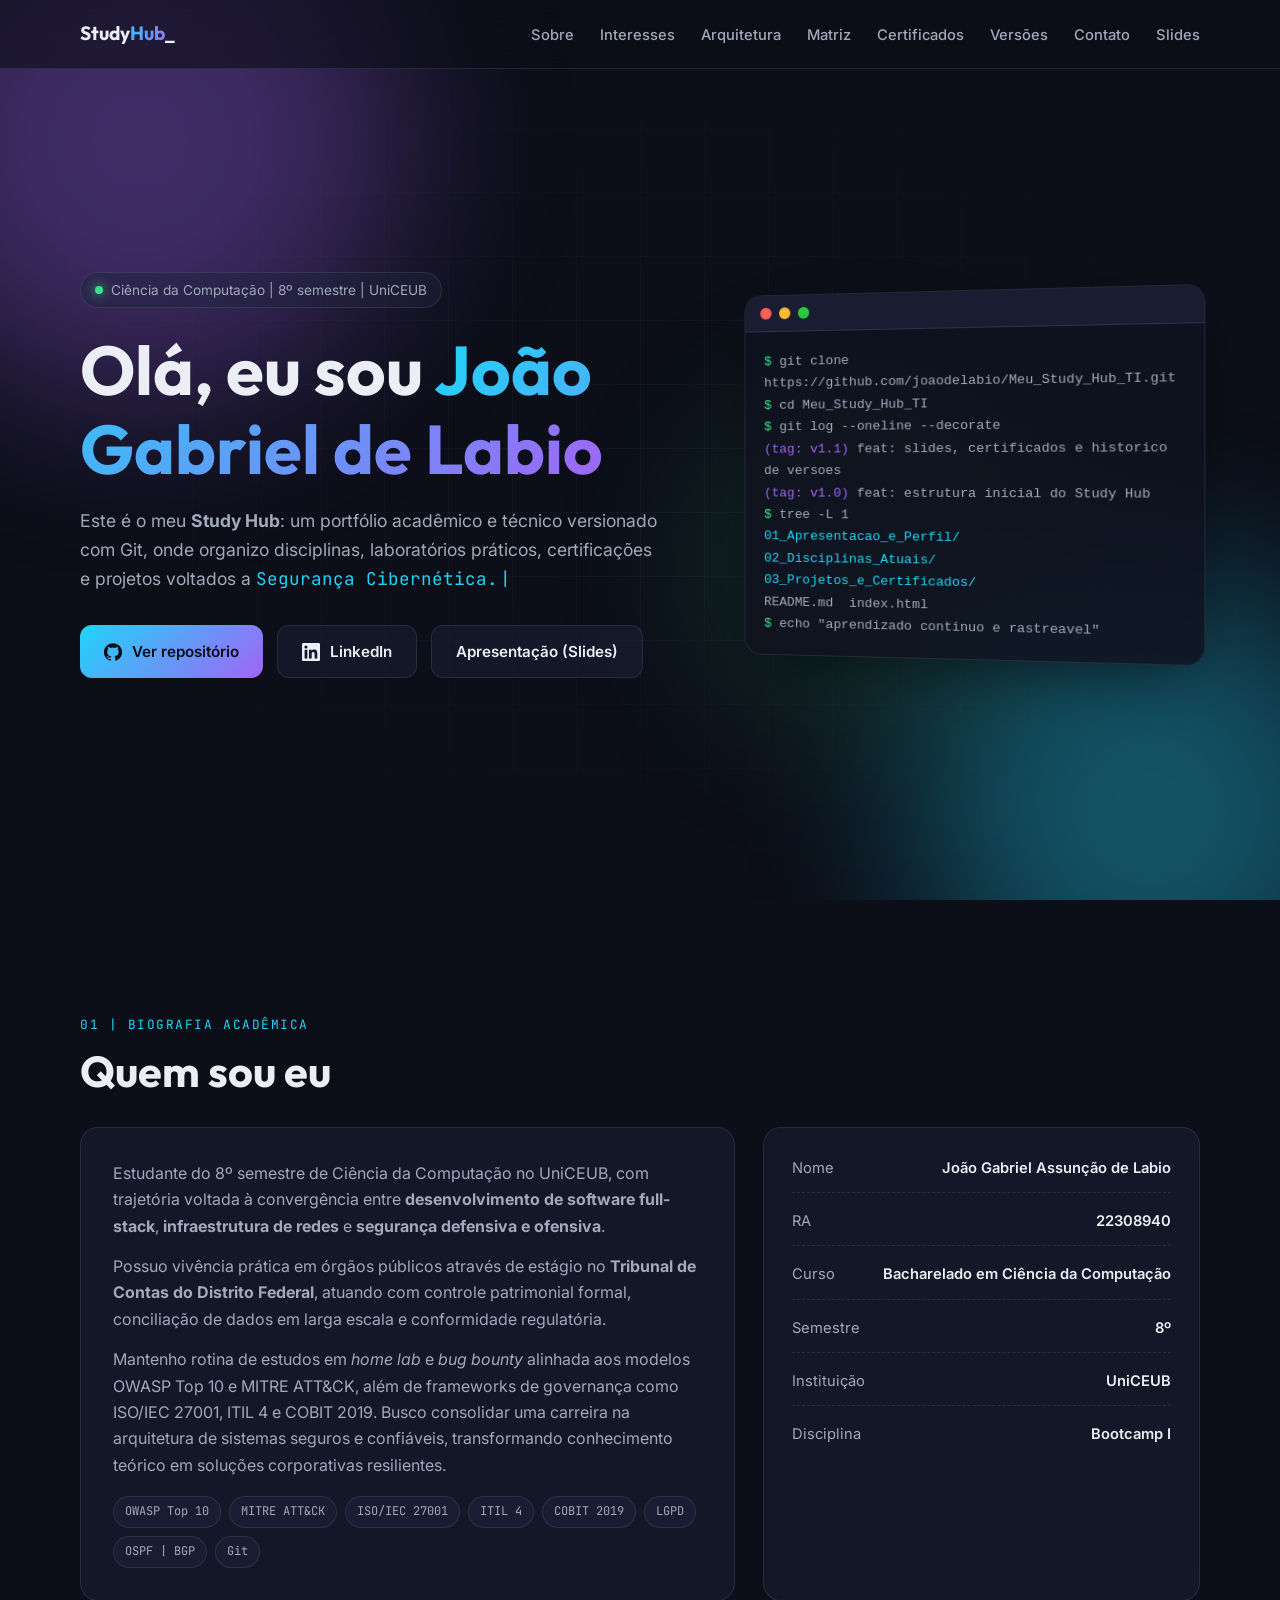
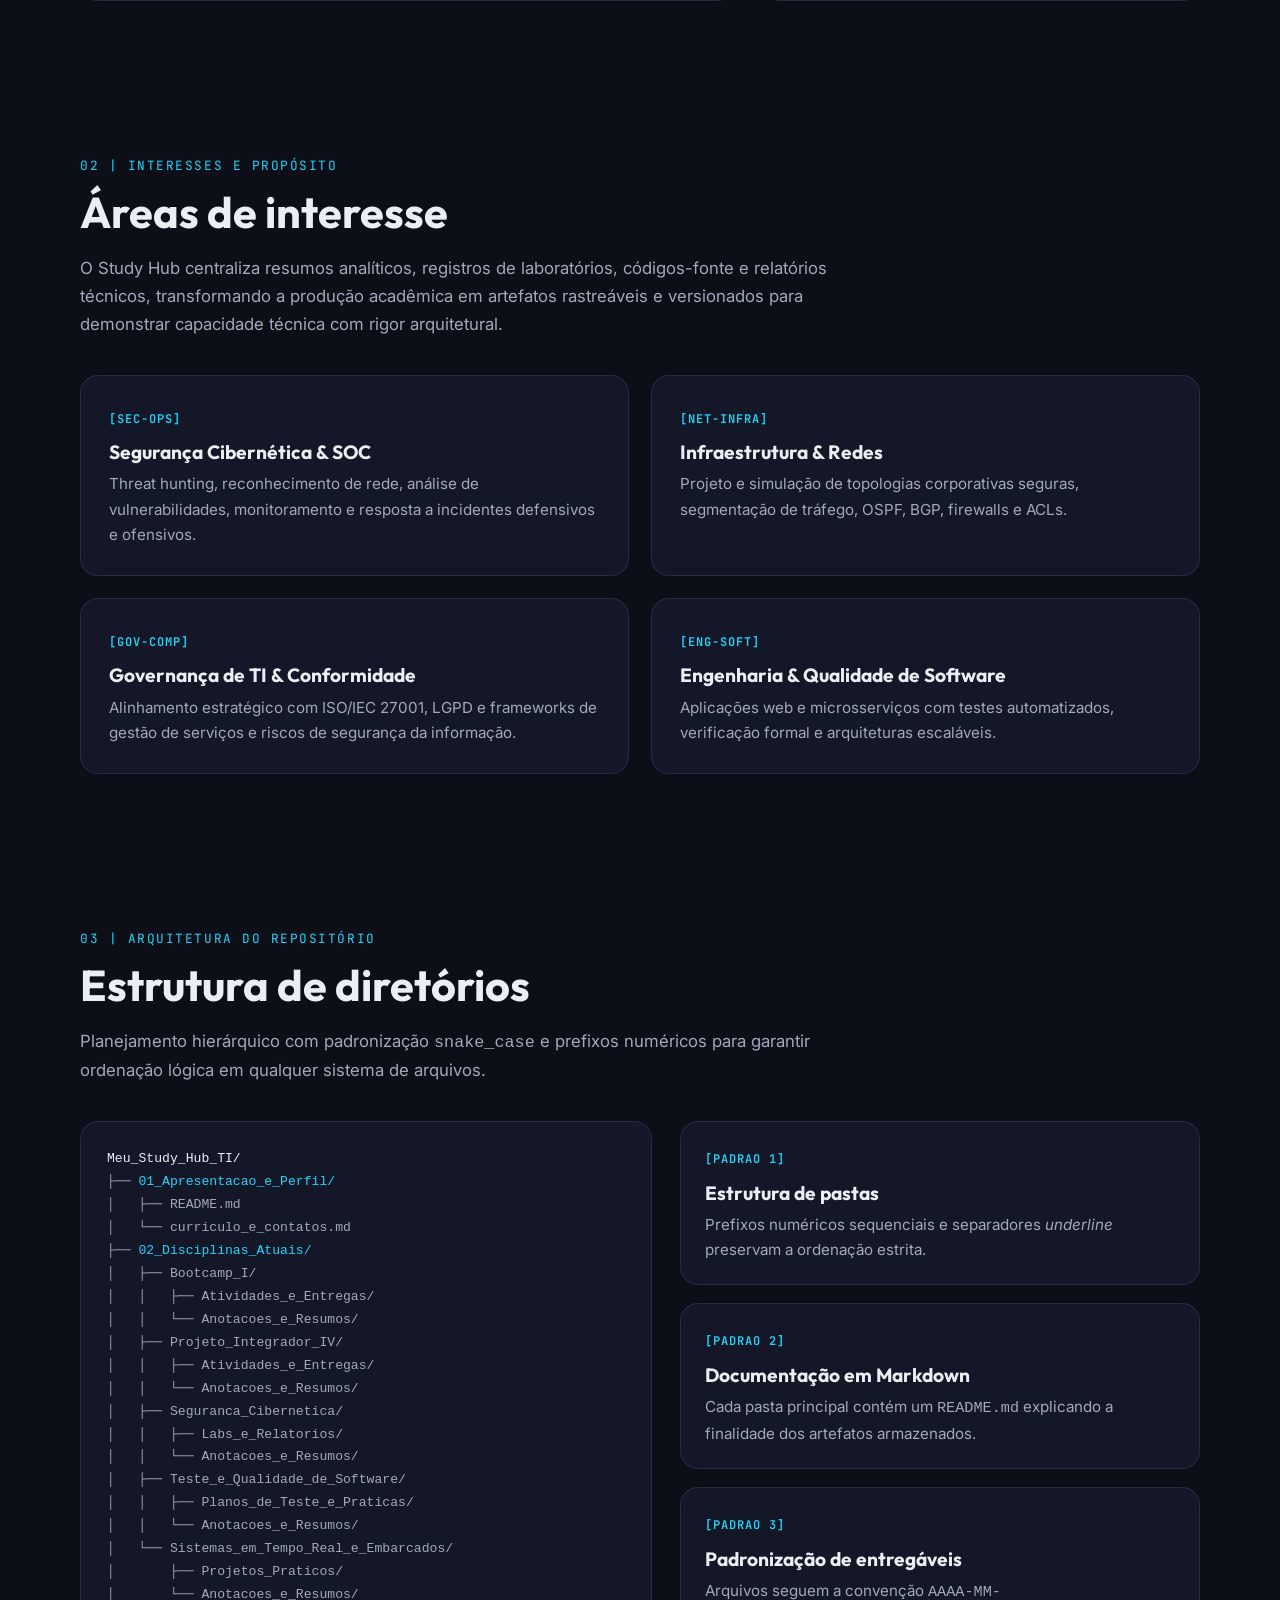
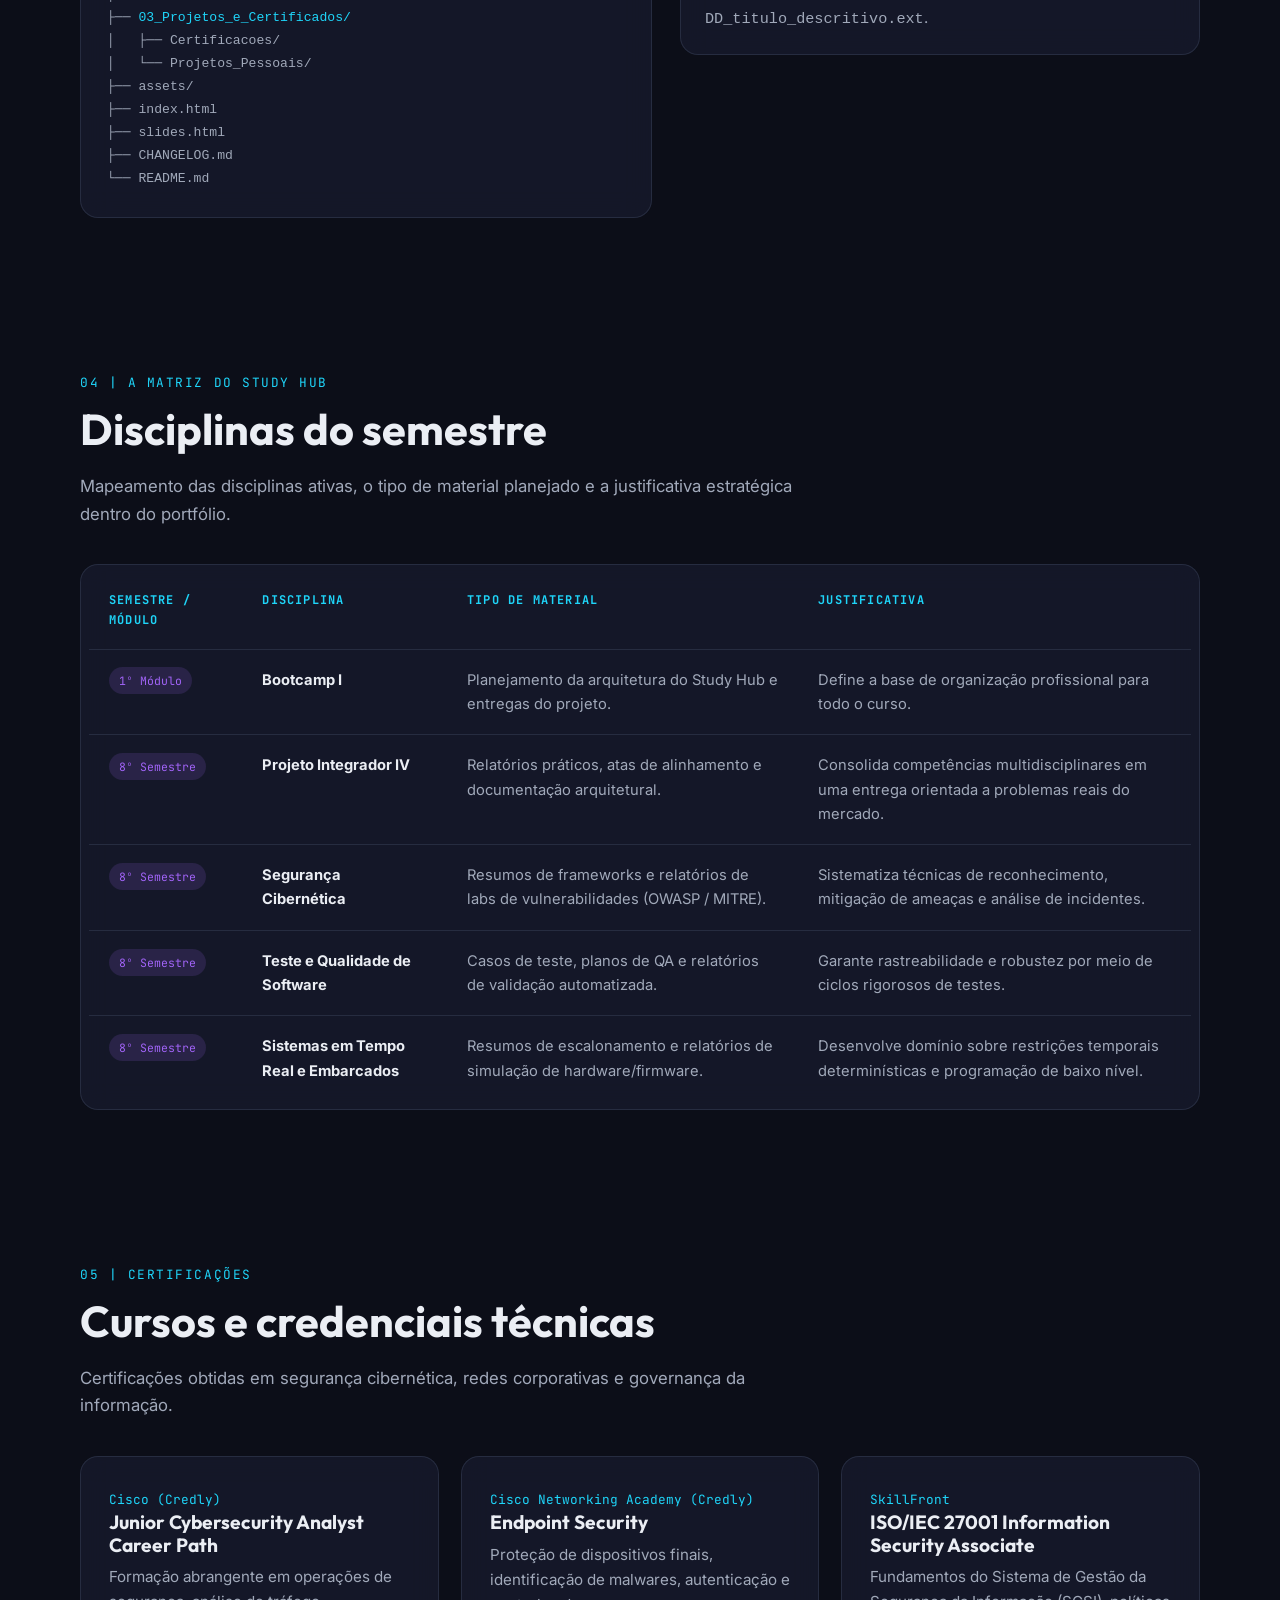
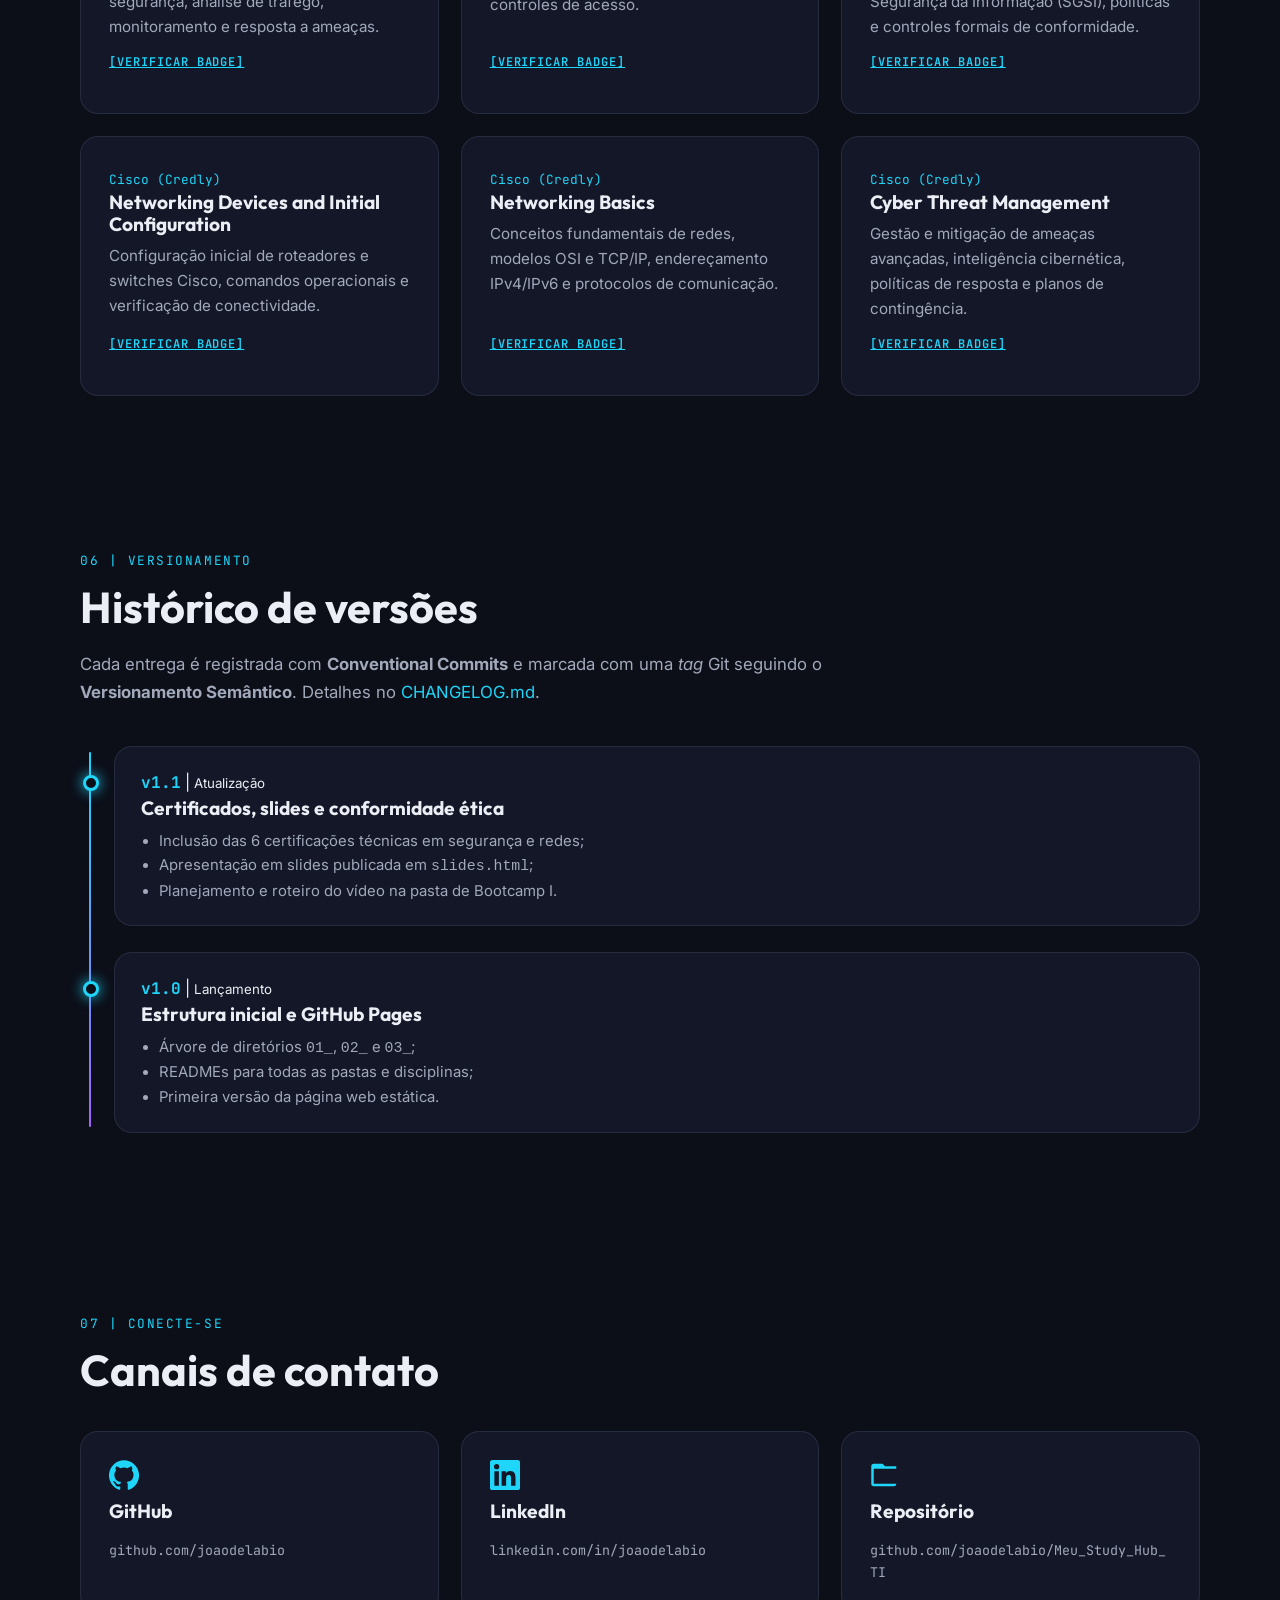
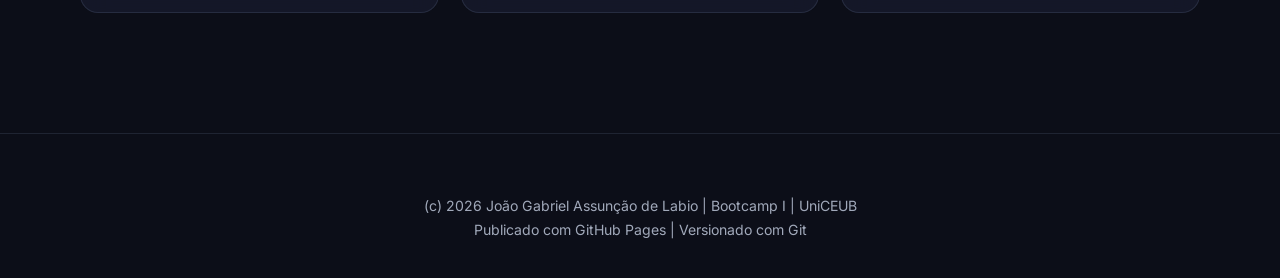
==== commit 92a29837: "ajustes" ====
--- a/index.html
+++ b/index.html
@@ -295,7 +295,7 @@
               </p>
             </div>
             <a href="https://www.credly.com/badges/2a23f8d8-a724-4d16-84aa-127452d91d58" target="_blank" rel="noopener"
-              class="tag-indicator" style="text-decoration:underline;">[Verificar Badge Credly]</a>
+              class="tag-indicator" style="text-decoration:underline;">[Verificar Badge]</a>
           </article>
           <article class="glass card cert-card reveal">
             <div>
@@ -304,7 +304,7 @@
               <p>Proteção de dispositivos finais, identificação de malwares, autenticação e controles de acesso.</p>
             </div>
             <a href="https://www.credly.com/badges/8ebada87-426a-4f66-b1ca-674176a88ca8" target="_blank" rel="noopener"
-              class="tag-indicator" style="text-decoration:underline;">[Verificar Badge Credly]</a>
+              class="tag-indicator" style="text-decoration:underline;">[Verificar Badge]</a>
           </article>
           <article class="glass card cert-card reveal">
             <div>
@@ -314,7 +314,7 @@
                 conformidade.</p>
             </div>
             <a href="https://www.skillfront.com/Badges/47134966364076" target="_blank" rel="noopener"
-              class="tag-indicator" style="text-decoration:underline;">[Verificar Badge SkillFront]</a>
+              class="tag-indicator" style="text-decoration:underline;">[Verificar Badge]</a>
           </article>
           <article class="glass card cert-card reveal">
             <div>
@@ -324,7 +324,7 @@
                 conectividade.</p>
             </div>
             <a href="https://www.credly.com/badges/fadc7e8c-0eb1-47b3-8aa8-27eec1027c54" target="_blank" rel="noopener"
-              class="tag-indicator" style="text-decoration:underline;">[Verificar Badge Credly]</a>
+              class="tag-indicator" style="text-decoration:underline;">[Verificar Badge]</a>
           </article>
           <article class="glass card cert-card reveal">
             <div>
@@ -334,7 +334,7 @@
                 comunicação.</p>
             </div>
             <a href="https://www.credly.com/badges/0df0672b-ef63-4031-80f8-2b11eaa8a258" target="_blank" rel="noopener"
-              class="tag-indicator" style="text-decoration:underline;">[Verificar Badge Credly]</a>
+              class="tag-indicator" style="text-decoration:underline;">[Verificar Badge]</a>
           </article>
           <article class="glass card cert-card reveal">
             <div>
@@ -344,7 +344,7 @@
                 contingência.</p>
             </div>
             <a href="https://www.credly.com/badges/b984d266-1af2-4c99-946c-1b99151f79cf" target="_blank" rel="noopener"
-              class="tag-indicator" style="text-decoration:underline;">[Verificar Badge Credly]</a>
+              class="tag-indicator" style="text-decoration:underline;">[Verificar Badge]</a>
           </article>
         </div>
       </div>
